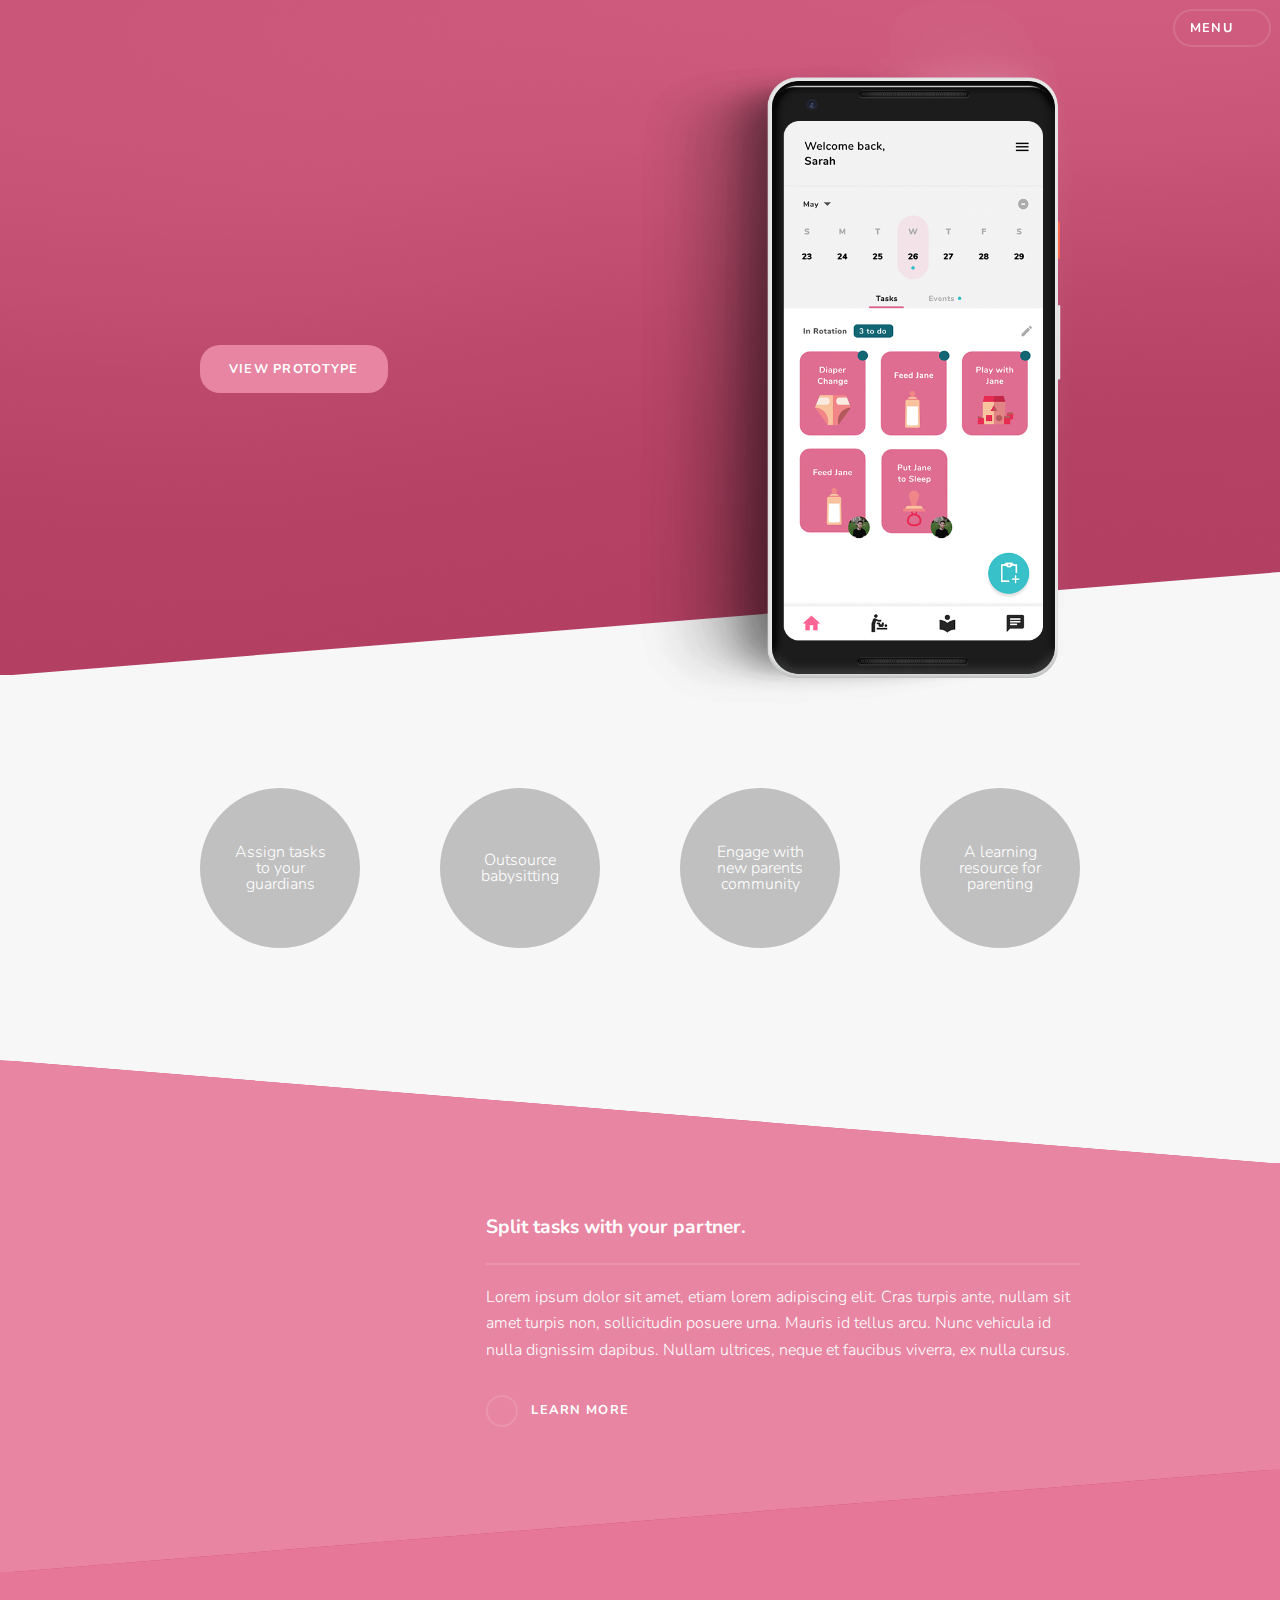
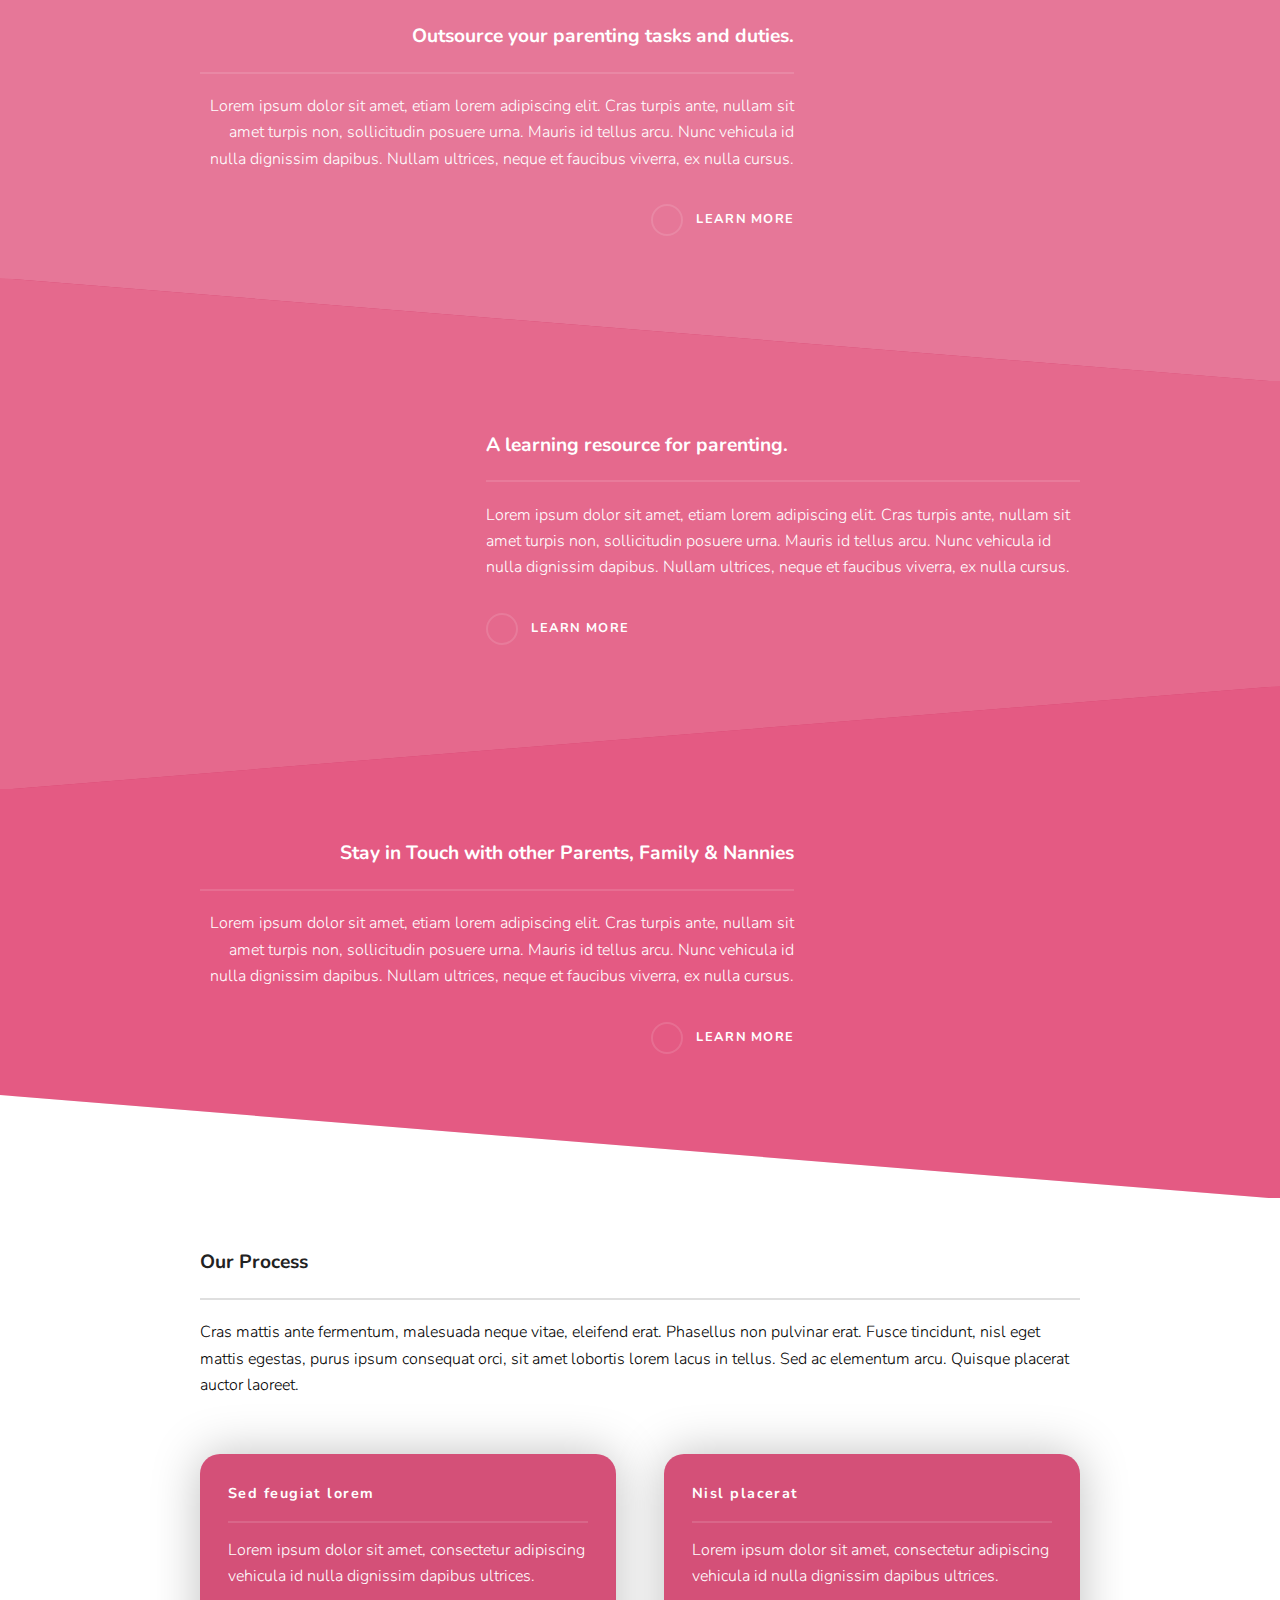
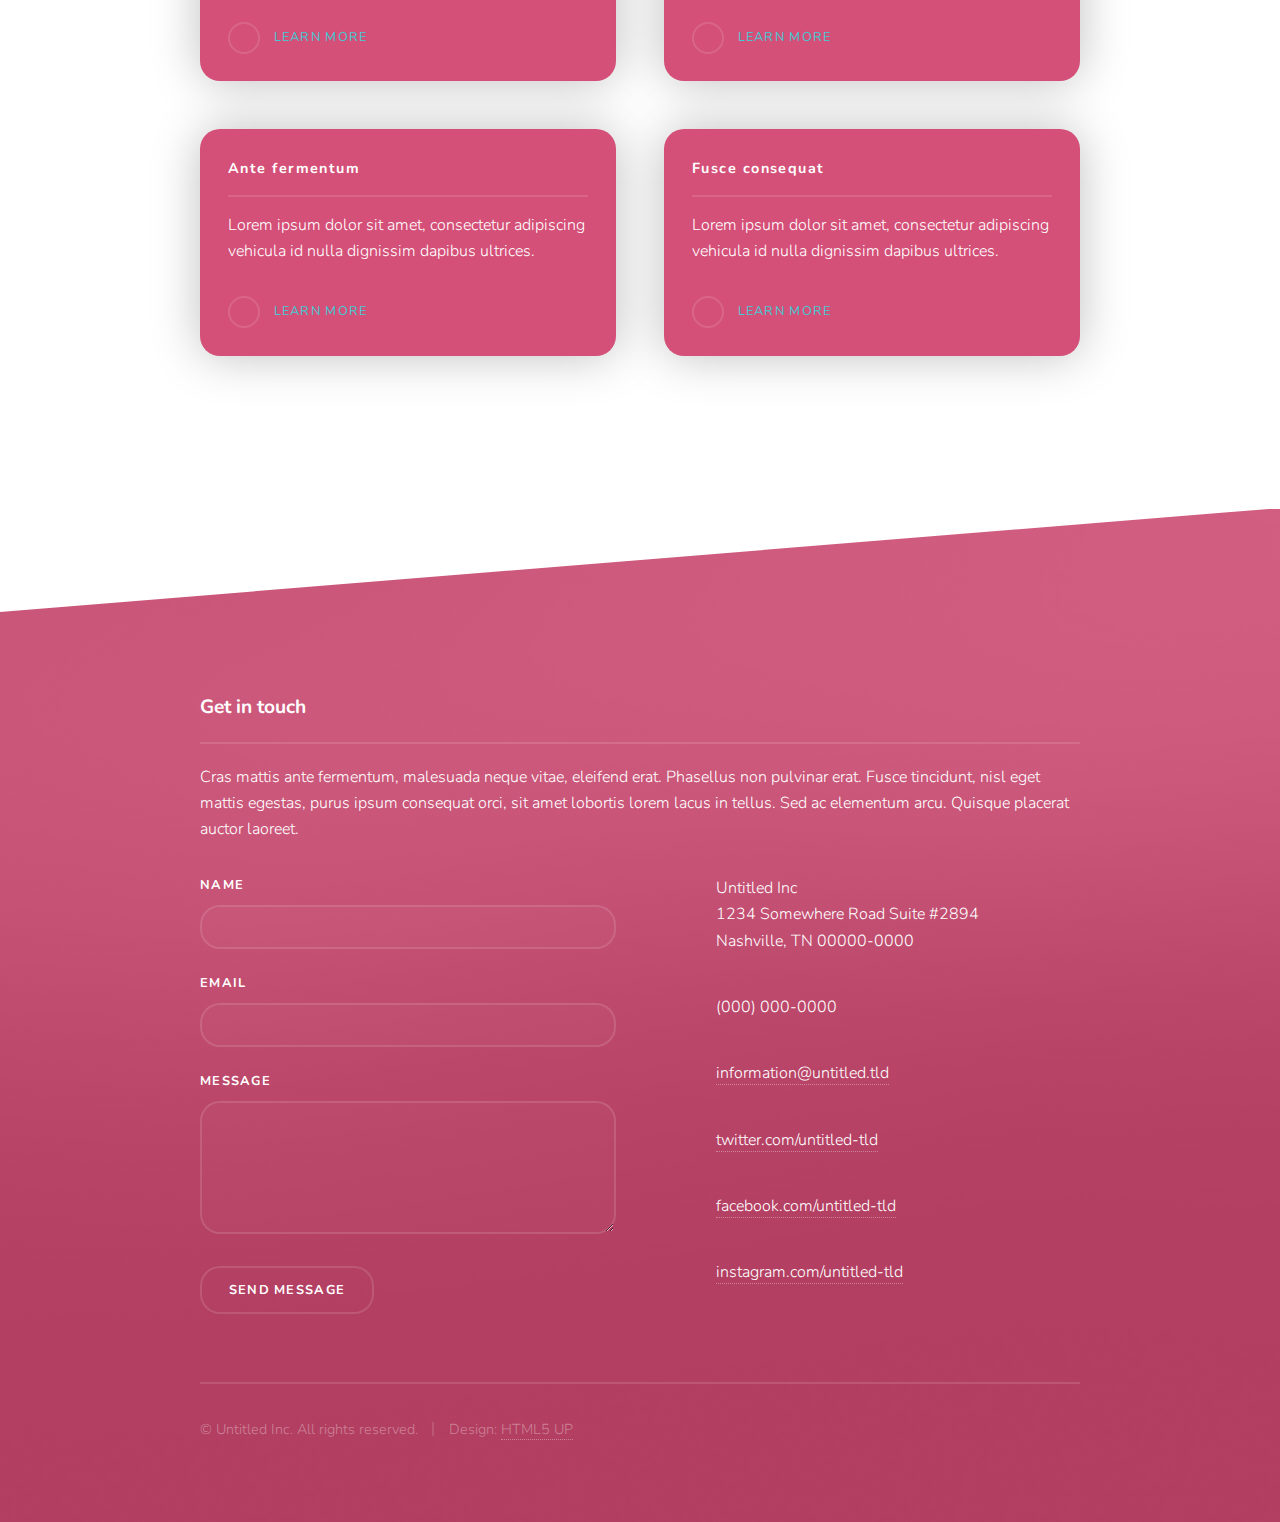
==== index.html @ 4f97700f "added back the deleted code on edit.css" ====
<!DOCTYPE HTML>
<!--
	Solid State by HTML5 UP
	html5up.net | @ajlkn
	Free for personal and commercial use under the CCA 3.0 license (html5up.net/license)
-->
<html>
	<head>
		<title>Amae</title>
		<meta charset="utf-8" />
		<meta name="viewport" content="width=device-width, initial-scale=1, user-scalable=no" />
		<link rel="stylesheet" href="assets/css/main.css" />
		<link rel="stylesheet" href="assets/css/edit.css" />
		<noscript><link rel="stylesheet" href="assets/css/noscript.css" /></noscript>
		<link rel="stylesheet" href="https://unpkg.com/aos@next/dist/aos.css"/>
	</head>
	<body class="is-preload">

		<!-- Page Wrapper -->
			<div id="page-wrapper">

				<!-- Header -->
					<header id="header" class="alt">
						<h1><a href="index.html">Amae</a></h1>
						<nav>
							<a href="#menu">Menu</a>
						</nav>
					</header>

				<!-- Menu -->
					<nav id="menu">
						<div class="inner">
							<h2>Menu</h2>
							<ul class="links">
								<li><a href="index.html">Home</a></li>
								<li><a href="generic.html">Generic</a></li>
								<li><a href="elements.html">Elements</a></li>
								<li><a href="#">Log In</a></li>
								<li><a href="#">Sign Up</a></li>
							</ul>
							<a href="#" class="close">Close</a>
						</div>
					</nav>

				<!-- Banner -->
					<section id="banner">
						<div class="inner">
							<div class="titleBox">
								<div class="left">
									<!--<div class="logo"><span class="icon fa-gem"></span></div>-->
									<h2>Amae</h2>
									<p>Amae is a utility app for busy parents. Amae helps parents to manage their time, learn about parenting and get help easily and quickly.</p>
									<a href="https://www.figma.com/proto/MTkTlvyHoJziDU2ZnpaCSs/334_Stage5_v2?node-id=2%3A2849&viewport=422%2C1134%2C0.19956186413764954&scaling=scale-down" class="button primary" target="_blank">View Prototype</a>
								</div>
								<div class="right">
									<a href="https://www.figma.com/proto/MTkTlvyHoJziDU2ZnpaCSs/334_Stage5_v2?node-id=2%3A2849&viewport=422%2C1134%2C0.19956186413764954&scaling=scale-down" target="_blank" class="homeMockup">
									<img src="images/mockupWebsite.png" alt="" /></a>
								</div>
								
							</div>
							
						</div>
					</section>

				<!-- Wrapper -->
					<section id="wrapper" class="overwrite">

						<!-- Overview  -->
							<section class="wrapper ourOverview style2">
								<div class="inner">
									<div class="myBox">
											<div class="myCircle">
												<span>Assign tasks to your guardians</span>
											</div>
											<div class="myCircle">
												<span>Outsource babysitting</span>
											</div>
											<div class="myCircle">
												<span>Engage with new parents community</span>
											</div>
											<div class="myCircle">
												<span>A learning resource for parenting</span>
											</div>
									</div>
								</div>
							</section>

						<!-- One -->
							<section id="one" class="wrapper alt spotlight style1">
								<div class="inner">
									<a href="#" class="image"><img src="images/showcase1.png" alt="" data-aos="fade-right" data-aos-offset="200"/></a>
									<div class="content">
										<h2 class="major">Split tasks with your partner.</h2>
										<p>Lorem ipsum dolor sit amet, etiam lorem adipiscing elit. Cras turpis ante, nullam sit amet turpis non, sollicitudin posuere urna. Mauris id tellus arcu. Nunc vehicula id nulla dignissim dapibus. Nullam ultrices, neque et faucibus viverra, ex nulla cursus.</p>
										<a href="#" class="special">Learn more</a>
									</div>
								</div>
							</section>

						<!-- Two -->
							<section id="two" class="wrapper spotlight style2">
								<div class="inner">
									<a href="#" class="image"><img src="images/showcase2.png" alt="" data-aos="fade-left" data-aos-offset="200"/></a>
									<div class="content">
										<h2 class="major">Outsource your parenting tasks and duties.</h2>
										<p>Lorem ipsum dolor sit amet, etiam lorem adipiscing elit. Cras turpis ante, nullam sit amet turpis non, sollicitudin posuere urna. Mauris id tellus arcu. Nunc vehicula id nulla dignissim dapibus. Nullam ultrices, neque et faucibus viverra, ex nulla cursus.</p>
										<a href="#" class="special">Learn more</a>
									</div>
								</div>
							</section>

						<!-- Three -->
							<section id="three" class="wrapper alt spotlight style3">
								<div class="inner">
									<a href="#" class="image"><img src="images/showcase3.png" alt="" data-aos="fade-right" data-aos-offset="200"/></a>
									<div class="content">
										<h2 class="major">A learning resource for parenting.</h2>
										<p>Lorem ipsum dolor sit amet, etiam lorem adipiscing elit. Cras turpis ante, nullam sit amet turpis non, sollicitudin posuere urna. Mauris id tellus arcu. Nunc vehicula id nulla dignissim dapibus. Nullam ultrices, neque et faucibus viverra, ex nulla cursus.</p>
										<a href="#" class="special">Learn more</a>
									</div>
								</div>
							</section>

						<!-- Four -->
							<section id="four" class="wrapper spotlight style4">
								<div class="inner">
									<a href="#" class="image"><img src="images/showcase4.png" alt="" data-aos="fade-left" data-aos-offset="200"/></a>
									<div class="content">
										<h2 class="major">Stay in Touch with other Parents, Family & Nannies</h2>
										<p>Lorem ipsum dolor sit amet, etiam lorem adipiscing elit. Cras turpis ante, nullam sit amet turpis non, sollicitudin posuere urna. Mauris id tellus arcu. Nunc vehicula id nulla dignissim dapibus. Nullam ultrices, neque et faucibus viverra, ex nulla cursus.</p>
										<a href="chat.html" class="special">Learn more</a>
									</div>
								</div>
							</section>
						

						<!-- Five -->
							<section id="five" class="wrapper alt style1 altCol">
								<div class="inner">
									<h2 class="major">Our Process</h2>
									<p>Cras mattis ante fermentum, malesuada neque vitae, eleifend erat. Phasellus non pulvinar erat. Fusce tincidunt, nisl eget mattis egestas, purus ipsum consequat orci, sit amet lobortis lorem lacus in tellus. Sed ac elementum arcu. Quisque placerat auctor laoreet.</p>
									<section class="features">
										<article>
											<a href="#" class="image"><img src="images/pic04.jpg" alt="" /></a>
											<h3 class="major">Sed feugiat lorem</h3>
											<p>Lorem ipsum dolor sit amet, consectetur adipiscing vehicula id nulla dignissim dapibus ultrices.</p>
											<a href="#" class="special">Learn more</a>
										</article>
										<article>
											<a href="#" class="image"><img src="images/pic05.jpg" alt="" /></a>
											<h3 class="major">Nisl placerat</h3>
											<p>Lorem ipsum dolor sit amet, consectetur adipiscing vehicula id nulla dignissim dapibus ultrices.</p>
											<a href="#" class="special">Learn more</a>
										</article>
										<article>
											<a href="#" class="image"><img src="images/pic06.jpg" alt="" /></a>
											<h3 class="major">Ante fermentum</h3>
											<p>Lorem ipsum dolor sit amet, consectetur adipiscing vehicula id nulla dignissim dapibus ultrices.</p>
											<a href="#" class="special">Learn more</a>
										</article>
										<article>
											<a href="#" class="image"><img src="images/pic07.jpg" alt="" /></a>
											<h3 class="major">Fusce consequat</h3>
											<p>Lorem ipsum dolor sit amet, consectetur adipiscing vehicula id nulla dignissim dapibus ultrices.</p>
											<a href="#" class="special">Learn more</a>
										</article>
									</section>
									<ul class="actions">
										<li><a href="#" class="button">Browse All</a></li>
									</ul>
								</div>
							</section>

					</section>

				<!-- Footer -->
					<section id="footer">
						<div class="inner">
							<h2 class="major">Get in touch</h2>
							<p>Cras mattis ante fermentum, malesuada neque vitae, eleifend erat. Phasellus non pulvinar erat. Fusce tincidunt, nisl eget mattis egestas, purus ipsum consequat orci, sit amet lobortis lorem lacus in tellus. Sed ac elementum arcu. Quisque placerat auctor laoreet.</p>
							<form method="post" action="#">
								<div class="fields">
									<div class="field">
										<label for="name">Name</label>
										<input type="text" name="name" id="name" />
									</div>
									<div class="field">
										<label for="email">Email</label>
										<input type="email" name="email" id="email" />
									</div>
									<div class="field">
										<label for="message">Message</label>
										<textarea name="message" id="message" rows="4"></textarea>
									</div>
								</div>
								<ul class="actions">
									<li><input type="submit" value="Send Message" /></li>
								</ul>
							</form>
							<ul class="contact">
								<li class="icon solid fa-home">
									Untitled Inc<br />
									1234 Somewhere Road Suite #2894<br />
									Nashville, TN 00000-0000
								</li>
								<li class="icon solid fa-phone">(000) 000-0000</li>
								<li class="icon solid fa-envelope"><a href="#">information@untitled.tld</a></li>
								<li class="icon brands fa-twitter"><a href="#">twitter.com/untitled-tld</a></li>
								<li class="icon brands fa-facebook-f"><a href="#">facebook.com/untitled-tld</a></li>
								<li class="icon brands fa-instagram"><a href="#">instagram.com/untitled-tld</a></li>
							</ul>
							<ul class="copyright">
								<li>&copy; Untitled Inc. All rights reserved.</li><li>Design: <a href="http://html5up.net">HTML5 UP</a></li>
							</ul>
						</div>
					</section>

			</div>

		<!-- Scripts -->
			<script src="assets/js/jquery.min.js"></script>
			<script src="assets/js/jquery.scrollex.min.js"></script>
			<script src="assets/js/browser.min.js"></script>
			<script src="assets/js/breakpoints.min.js"></script>
			<script src="assets/js/util.js"></script>
			<script src="assets/js/main.js"></script>

			<script src="https://unpkg.com/aos@next/dist/aos.js"></script>
		    <script>
		    AOS.init();
		    </script>

	</body>
</html>
---- assets/css/main.css ----
@import url(fontawesome-all.min.css);
@import url("https://fonts.googleapis.com/css2?family=Nunito:ital,wght@0,200;0,300;0,400;0,600;0,700;0,800;0,900;1,200;1,300;1,400;1,600;1,700;1,800;1,900&display=swap");
/*
	Solid State by HTML5 UP
	html5up.net | @ajlkn
	Free for personal and commercial use under the CCA 3.0 license (html5up.net/license)
*/
html, body, div, span, applet, object,
iframe, h1, h2, h3, h4, h5, h6, p, blockquote,
pre, a, abbr, acronym, address, big, cite,
code, del, dfn, em, img, ins, kbd, q, s, samp,
small, strike, strong, sub, sup, tt, var, b,
u, i, center, dl, dt, dd, ol, ul, li, fieldset,
form, label, legend, table, caption, tbody,
tfoot, thead, tr, th, td, article, aside,
canvas, details, embed, figure, figcaption,
footer, header, hgroup, menu, nav, output, ruby,
section, summary, time, mark, audio, video {
  margin: 0;
  padding: 0;
  border: 0;
  font-size: 100%;
  font: inherit;
  vertical-align: baseline; }

article, aside, details, figcaption, figure,
footer, header, hgroup, menu, nav, section {
  display: block; }

body {
  line-height: 1; }

ol, ul {
  list-style: none; }

blockquote, q {
  quotes: none; }
  blockquote:before, blockquote:after, q:before, q:after {
    content: '';
    content: none; }

table {
  border-collapse: collapse;
  border-spacing: 0; }

body {
  -webkit-text-size-adjust: none; }

mark {
  background-color: transparent;
  color: inherit; }

input::-moz-focus-inner {
  border: 0;
  padding: 0; }

input, select, textarea {
  -moz-appearance: none;
  -webkit-appearance: none;
  -ms-appearance: none;
  appearance: none; }

/* Basic */
@-ms-viewport {
  width: device-width; }

body {
  -ms-overflow-style: scrollbar; }

@media screen and (max-width: 480px) {
  html, body {
    min-width: 320px; } }

html {
  box-sizing: border-box; }

*, *:before, *:after {
  box-sizing: inherit; }

body {
  background-color: #D3426E;
  background-image: linear-gradient(to top, rgba(211, 66, 110, 0.8), rgba(211, 66, 110, 0.8)), url("../../images/bg.jpg");
  background-size: auto, cover;
  background-attachment: fixed, fixed;
  background-position: center, center; }
  body.is-preload *, body.is-preload *:before, body.is-preload *:after {
    -moz-animation: none !important;
    -webkit-animation: none !important;
    -ms-animation: none !important;
    animation: none !important;
    -moz-transition: none !important;
    -webkit-transition: none !important;
    -ms-transition: none !important;
    transition: none !important; }

/* Type */
body, input, select, textarea {
  color: #ffffff;
  font-family: "Nunito", sans-serif;
  font-size: 16.5pt;
  font-weight: 300;
  line-height: 1.65; }
  @media screen and (max-width: 1680px) {
    body, input, select, textarea {
      font-size: 13pt; } }
  @media screen and (max-width: 1280px) {
    body, input, select, textarea {
      font-size: 12pt; } }
  @media screen and (max-width: 980px) {
    body, input, select, textarea {
      font-size: 12pt; } }
  @media screen and (max-width: 736px) {
    body, input, select, textarea {
      font-size: 12pt; } }
  @media screen and (max-width: 480px) {
    body, input, select, textarea {
      font-size: 12pt; } }

a {
  -moz-transition: color 0.2s ease-in-out, border-bottom-color 0.2s ease-in-out;
  -webkit-transition: color 0.2s ease-in-out, border-bottom-color 0.2s ease-in-out;
  -ms-transition: color 0.2s ease-in-out, border-bottom-color 0.2s ease-in-out;
  transition: color 0.2s ease-in-out, border-bottom-color 0.2s ease-in-out;
  border-bottom: dotted 1px rgba(255, 255, 255, 0.35);
  color: #ffffff;
  text-decoration: none; }
  a:hover {
    border-bottom-color: transparent;
    color: #ffffff !important; }
  a.special:not(.button) {
    text-decoration: none;
    border-bottom: 0;
    display: block;
    font-family: "Nunito", sans-serif;
    font-size: 0.8em;
    font-weight: 700;
    letter-spacing: 0.1em;
    margin: 0 0 2em 0;
    text-transform: uppercase; }
    a.special:not(.button):before {
      -moz-osx-font-smoothing: grayscale;
      -webkit-font-smoothing: antialiased;
      display: inline-block;
      font-style: normal;
      font-variant: normal;
      text-rendering: auto;
      line-height: 1;
      text-transform: none !important;
      font-family: 'Font Awesome 5 Free';
      font-weight: 900; }
    a.special:not(.button):before {
      -moz-transition: background-color 0.2s ease-in-out;
      -webkit-transition: background-color 0.2s ease-in-out;
      -ms-transition: background-color 0.2s ease-in-out;
      transition: background-color 0.2s ease-in-out;
      border-radius: 100%;
      border: solid 2px rgba(255, 255, 255, 0.125);
      content: '\f105';
      display: inline-block;
      font-size: 1.25em;
      height: 2em;
      line-height: 1.75em;
      margin-right: 0.85em;
      text-align: center;
      text-indent: 0.15em;
      vertical-align: middle;
      width: 2em; }
    a.special:not(.button):hover:before {
      background-color: rgba(255, 255, 255, 0.025); }
    a.special:not(.button):active:before {
      background-color: rgba(255, 255, 255, 0.075); }

strong, b {
  color: #ffffff;
  font-weight: 600; }

em, i {
  font-style: italic; }

p {
  margin: 0 0 2em 0; }

h1, h2, h3, h4, h5, h6 {
  color: #ffffff;
  font-family: "Nunito", sans-serif;
  font-weight: 700;
  letter-spacing: 0.1em;
  margin: 0 0 1em 0;
  /*text-transform: uppercase;*/ }
  h1 a, h2 a, h3 a, h4 a, h5 a, h6 a {
    color: inherit;
    text-decoration: none;
    border-bottom: 0; }
  h1 span, h2 span, h3 span, h4 span, h5 span, h6 span {
    font-weight: 200; }
  h1.major, h2.major, h3.major, h4.major, h5.major, h6.major {
    padding-bottom: 1em;
    border-bottom: solid 2px rgba(255, 255, 255, 0.125); }

h2 {
  font-size: 1.2em; }

h3 {
  font-size: 0.9em; }

h4 {
  font-size: 0.7em; }

h5 {
  font-size: 0.7em; }

h6 {
  font-size: 0.7em; }

@media screen and (max-width: 736px) {
  h2 {
    font-size: 1em; }
  h3 {
    font-size: 0.8em; } }

sub {
  font-size: 0.8em;
  position: relative;
  top: 0.5em; }

sup {
  font-size: 0.8em;
  position: relative;
  top: -0.5em; }

blockquote {
  border-left: solid 4px #42CBD4;
  font-style: italic;
  margin: 0 0 2em 0;
  padding: 0.5em 0 0.5em 2em; }

code {
  background: rgba(255, 255, 255, 0.025);
  border-radius: 20px;
  border: solid 2px rgba(255, 255, 255, 0.125);
  font-family: "Courier New", monospace;
  font-size: 0.9em;
  margin: 0 0.25em;
  padding: 0.25em 0.65em; }

pre {
  -webkit-overflow-scrolling: touch;
  font-family: "Courier New", monospace;
  font-size: 0.9em;
  margin: 0 0 2em 0; }
  pre code {
    display: block;
    line-height: 1.75em;
    padding: 1em 1.5em;
    overflow-x: auto; }

hr {
  border: 0;
  border-bottom: solid 2px rgba(255, 255, 255, 0.125);
  margin: 2.5em 0; }
  hr.major {
    margin: 4em 0; }

.align-left {
  text-align: left; }

.align-center {
  text-align: center; }

.align-right {
  text-align: right; }

/* Row */
.row {
  display: flex;
  flex-wrap: wrap;
  box-sizing: border-box;
  align-items: stretch; }
  .row > * {
    box-sizing: border-box; }
  .row.gtr-uniform > * > :last-child {
    margin-bottom: 0; }
  .row.aln-left {
    justify-content: flex-start; }
  .row.aln-center {
    justify-content: center; }
  .row.aln-right {
    justify-content: flex-end; }
  .row.aln-top {
    align-items: flex-start; }
  .row.aln-middle {
    align-items: center; }
  .row.aln-bottom {
    align-items: flex-end; }
  .row > .imp {
    order: -1; }
  .row > .col-1 {
    width: 8.33333%; }
  .row > .off-1 {
    margin-left: 8.33333%; }
  .row > .col-2 {
    width: 16.66667%; }
  .row > .off-2 {
    margin-left: 16.66667%; }
  .row > .col-3 {
    width: 25%; }
  .row > .off-3 {
    margin-left: 25%; }
  .row > .col-4 {
    width: 33.33333%; }
  .row > .off-4 {
    margin-left: 33.33333%; }
  .row > .col-5 {
    width: 41.66667%; }
  .row > .off-5 {
    margin-left: 41.66667%; }
  .row > .col-6 {
    width: 50%; }
  .row > .off-6 {
    margin-left: 50%; }
  .row > .col-7 {
    width: 58.33333%; }
  .row > .off-7 {
    margin-left: 58.33333%; }
  .row > .col-8 {
    width: 66.66667%; }
  .row > .off-8 {
    margin-left: 66.66667%; }
  .row > .col-9 {
    width: 75%; }
  .row > .off-9 {
    margin-left: 75%; }
  .row > .col-10 {
    width: 83.33333%; }
  .row > .off-10 {
    margin-left: 83.33333%; }
  .row > .col-11 {
    width: 91.66667%; }
  .row > .off-11 {
    margin-left: 91.66667%; }
  .row > .col-12 {
    width: 100%; }
  .row > .off-12 {
    margin-left: 100%; }
  .row.gtr-0 {
    margin-top: 0;
    margin-left: 0em; }
    .row.gtr-0 > * {
      padding: 0 0 0 0em; }
    .row.gtr-0.gtr-uniform {
      margin-top: 0em; }
      .row.gtr-0.gtr-uniform > * {
        padding-top: 0em; }
  .row.gtr-25 {
    margin-top: 0;
    margin-left: -0.4375em; }
    .row.gtr-25 > * {
      padding: 0 0 0 0.4375em; }
    .row.gtr-25.gtr-uniform {
      margin-top: -0.4375em; }
      .row.gtr-25.gtr-uniform > * {
        padding-top: 0.4375em; }
  .row.gtr-50 {
    margin-top: 0;
    margin-left: -0.875em; }
    .row.gtr-50 > * {
      padding: 0 0 0 0.875em; }
    .row.gtr-50.gtr-uniform {
      margin-top: -0.875em; }
      .row.gtr-50.gtr-uniform > * {
        padding-top: 0.875em; }
  .row {
    margin-top: 0;
    margin-left: -1.75em; }
    .row > * {
      padding: 0 0 0 1.75em; }
    .row.gtr-uniform {
      margin-top: -1.75em; }
      .row.gtr-uniform > * {
        padding-top: 1.75em; }
  .row.gtr-150 {
    margin-top: 0;
    margin-left: -2.625em; }
    .row.gtr-150 > * {
      padding: 0 0 0 2.625em; }
    .row.gtr-150.gtr-uniform {
      margin-top: -2.625em; }
      .row.gtr-150.gtr-uniform > * {
        padding-top: 2.625em; }
  .row.gtr-200 {
    margin-top: 0;
    margin-left: -3.5em; }
    .row.gtr-200 > * {
      padding: 0 0 0 3.5em; }
    .row.gtr-200.gtr-uniform {
      margin-top: -3.5em; }
      .row.gtr-200.gtr-uniform > * {
        padding-top: 3.5em; }
  @media screen and (max-width: 1680px) {
    .row {
      display: flex;
      flex-wrap: wrap;
      box-sizing: border-box;
      align-items: stretch; }
      .row > * {
        box-sizing: border-box; }
      .row.gtr-uniform > * > :last-child {
        margin-bottom: 0; }
      .row.aln-left {
        justify-content: flex-start; }
      .row.aln-center {
        justify-content: center; }
      .row.aln-right {
        justify-content: flex-end; }
      .row.aln-top {
        align-items: flex-start; }
      .row.aln-middle {
        align-items: center; }
      .row.aln-bottom {
        align-items: flex-end; }
      .row > .imp-xlarge {
        order: -1; }
      .row > .col-1-xlarge {
        width: 8.33333%; }
      .row > .off-1-xlarge {
        margin-left: 8.33333%; }
      .row > .col-2-xlarge {
        width: 16.66667%; }
      .row > .off-2-xlarge {
        margin-left: 16.66667%; }
      .row > .col-3-xlarge {
        width: 25%; }
      .row > .off-3-xlarge {
        margin-left: 25%; }
      .row > .col-4-xlarge {
        width: 33.33333%; }
      .row > .off-4-xlarge {
        margin-left: 33.33333%; }
      .row > .col-5-xlarge {
        width: 41.66667%; }
      .row > .off-5-xlarge {
        margin-left: 41.66667%; }
      .row > .col-6-xlarge {
        width: 50%; }
      .row > .off-6-xlarge {
        margin-left: 50%; }
      .row > .col-7-xlarge {
        width: 58.33333%; }
      .row > .off-7-xlarge {
        margin-left: 58.33333%; }
      .row > .col-8-xlarge {
        width: 66.66667%; }
      .row > .off-8-xlarge {
        margin-left: 66.66667%; }
      .row > .col-9-xlarge {
        width: 75%; }
      .row > .off-9-xlarge {
        margin-left: 75%; }
      .row > .col-10-xlarge {
        width: 83.33333%; }
      .row > .off-10-xlarge {
        margin-left: 83.33333%; }
      .row > .col-11-xlarge {
        width: 91.66667%; }
      .row > .off-11-xlarge {
        margin-left: 91.66667%; }
      .row > .col-12-xlarge {
        width: 100%; }
      .row > .off-12-xlarge {
        margin-left: 100%; }
      .row.gtr-0 {
        margin-top: 0;
        margin-left: 0em; }
        .row.gtr-0 > * {
          padding: 0 0 0 0em; }
        .row.gtr-0.gtr-uniform {
          margin-top: 0em; }
          .row.gtr-0.gtr-uniform > * {
            padding-top: 0em; }
      .row.gtr-25 {
        margin-top: 0;
        margin-left: -0.4375em; }
        .row.gtr-25 > * {
          padding: 0 0 0 0.4375em; }
        .row.gtr-25.gtr-uniform {
          margin-top: -0.4375em; }
          .row.gtr-25.gtr-uniform > * {
            padding-top: 0.4375em; }
      .row.gtr-50 {
        margin-top: 0;
        margin-left: -0.875em; }
        .row.gtr-50 > * {
          padding: 0 0 0 0.875em; }
        .row.gtr-50.gtr-uniform {
          margin-top: -0.875em; }
          .row.gtr-50.gtr-uniform > * {
            padding-top: 0.875em; }
      .row {
        margin-top: 0;
        margin-left: -1.75em; }
        .row > * {
          padding: 0 0 0 1.75em; }
        .row.gtr-uniform {
          margin-top: -1.75em; }
          .row.gtr-uniform > * {
            padding-top: 1.75em; }
      .row.gtr-150 {
        margin-top: 0;
        margin-left: -2.625em; }
        .row.gtr-150 > * {
          padding: 0 0 0 2.625em; }
        .row.gtr-150.gtr-uniform {
          margin-top: -2.625em; }
          .row.gtr-150.gtr-uniform > * {
            padding-top: 2.625em; }
      .row.gtr-200 {
        margin-top: 0;
        margin-left: -3.5em; }
        .row.gtr-200 > * {
          padding: 0 0 0 3.5em; }
        .row.gtr-200.gtr-uniform {
          margin-top: -3.5em; }
          .row.gtr-200.gtr-uniform > * {
            padding-top: 3.5em; } }
  @media screen and (max-width: 1280px) {
    .row {
      display: flex;
      flex-wrap: wrap;
      box-sizing: border-box;
      align-items: stretch; }
      .row > * {
        box-sizing: border-box; }
      .row.gtr-uniform > * > :last-child {
        margin-bottom: 0; }
      .row.aln-left {
        justify-content: flex-start; }
      .row.aln-center {
        justify-content: center; }
      .row.aln-right {
        justify-content: flex-end; }
      .row.aln-top {
        align-items: flex-start; }
      .row.aln-middle {
        align-items: center; }
      .row.aln-bottom {
        align-items: flex-end; }
      .row > .imp-large {
        order: -1; }
      .row > .col-1-large {
        width: 8.33333%; }
      .row > .off-1-large {
        margin-left: 8.33333%; }
      .row > .col-2-large {
        width: 16.66667%; }
      .row > .off-2-large {
        margin-left: 16.66667%; }
      .row > .col-3-large {
        width: 25%; }
      .row > .off-3-large {
        margin-left: 25%; }
      .row > .col-4-large {
        width: 33.33333%; }
      .row > .off-4-large {
        margin-left: 33.33333%; }
      .row > .col-5-large {
        width: 41.66667%; }
      .row > .off-5-large {
        margin-left: 41.66667%; }
      .row > .col-6-large {
        width: 50%; }
      .row > .off-6-large {
        margin-left: 50%; }
      .row > .col-7-large {
        width: 58.33333%; }
      .row > .off-7-large {
        margin-left: 58.33333%; }
      .row > .col-8-large {
        width: 66.66667%; }
      .row > .off-8-large {
        margin-left: 66.66667%; }
      .row > .col-9-large {
        width: 75%; }
      .row > .off-9-large {
        margin-left: 75%; }
      .row > .col-10-large {
        width: 83.33333%; }
      .row > .off-10-large {
        margin-left: 83.33333%; }
      .row > .col-11-large {
        width: 91.66667%; }
      .row > .off-11-large {
        margin-left: 91.66667%; }
      .row > .col-12-large {
        width: 100%; }
      .row > .off-12-large {
        margin-left: 100%; }
      .row.gtr-0 {
        margin-top: 0;
        margin-left: 0em; }
        .row.gtr-0 > * {
          padding: 0 0 0 0em; }
        .row.gtr-0.gtr-uniform {
          margin-top: 0em; }
          .row.gtr-0.gtr-uniform > * {
            padding-top: 0em; }
      .row.gtr-25 {
        margin-top: 0;
        margin-left: -0.4375em; }
        .row.gtr-25 > * {
          padding: 0 0 0 0.4375em; }
        .row.gtr-25.gtr-uniform {
          margin-top: -0.4375em; }
          .row.gtr-25.gtr-uniform > * {
            padding-top: 0.4375em; }
      .row.gtr-50 {
        margin-top: 0;
        margin-left: -0.875em; }
        .row.gtr-50 > * {
          padding: 0 0 0 0.875em; }
        .row.gtr-50.gtr-uniform {
          margin-top: -0.875em; }
          .row.gtr-50.gtr-uniform > * {
            padding-top: 0.875em; }
      .row {
        margin-top: 0;
        margin-left: -1.75em; }
        .row > * {
          padding: 0 0 0 1.75em; }
        .row.gtr-uniform {
          margin-top: -1.75em; }
          .row.gtr-uniform > * {
            padding-top: 1.75em; }
      .row.gtr-150 {
        margin-top: 0;
        margin-left: -2.625em; }
        .row.gtr-150 > * {
          padding: 0 0 0 2.625em; }
        .row.gtr-150.gtr-uniform {
          margin-top: -2.625em; }
          .row.gtr-150.gtr-uniform > * {
            padding-top: 2.625em; }
      .row.gtr-200 {
        margin-top: 0;
        margin-left: -3.5em; }
        .row.gtr-200 > * {
          padding: 0 0 0 3.5em; }
        .row.gtr-200.gtr-uniform {
          margin-top: -3.5em; }
          .row.gtr-200.gtr-uniform > * {
            padding-top: 3.5em; } }
  @media screen and (max-width: 980px) {
    .row {
      display: flex;
      flex-wrap: wrap;
      box-sizing: border-box;
      align-items: stretch; }
      .row > * {
        box-sizing: border-box; }
      .row.gtr-uniform > * > :last-child {
        margin-bottom: 0; }
      .row.aln-left {
        justify-content: flex-start; }
      .row.aln-center {
        justify-content: center; }
      .row.aln-right {
        justify-content: flex-end; }
      .row.aln-top {
        align-items: flex-start; }
      .row.aln-middle {
        align-items: center; }
      .row.aln-bottom {
        align-items: flex-end; }
      .row > .imp-medium {
        order: -1; }
      .row > .col-1-medium {
        width: 8.33333%; }
      .row > .off-1-medium {
        margin-left: 8.33333%; }
      .row > .col-2-medium {
        width: 16.66667%; }
      .row > .off-2-medium {
        margin-left: 16.66667%; }
      .row > .col-3-medium {
        width: 25%; }
      .row > .off-3-medium {
        margin-left: 25%; }
      .row > .col-4-medium {
        width: 33.33333%; }
      .row > .off-4-medium {
        margin-left: 33.33333%; }
      .row > .col-5-medium {
        width: 41.66667%; }
      .row > .off-5-medium {
        margin-left: 41.66667%; }
      .row > .col-6-medium {
        width: 50%; }
      .row > .off-6-medium {
        margin-left: 50%; }
      .row > .col-7-medium {
        width: 58.33333%; }
      .row > .off-7-medium {
        margin-left: 58.33333%; }
      .row > .col-8-medium {
        width: 66.66667%; }
      .row > .off-8-medium {
        margin-left: 66.66667%; }
      .row > .col-9-medium {
        width: 75%; }
      .row > .off-9-medium {
        margin-left: 75%; }
      .row > .col-10-medium {
        width: 83.33333%; }
      .row > .off-10-medium {
        margin-left: 83.33333%; }
      .row > .col-11-medium {
        width: 91.66667%; }
      .row > .off-11-medium {
        margin-left: 91.66667%; }
      .row > .col-12-medium {
        width: 100%; }
      .row > .off-12-medium {
        margin-left: 100%; }
      .row.gtr-0 {
        margin-top: 0;
        margin-left: 0em; }
        .row.gtr-0 > * {
          padding: 0 0 0 0em; }
        .row.gtr-0.gtr-uniform {
          margin-top: 0em; }
          .row.gtr-0.gtr-uniform > * {
            padding-top: 0em; }
      .row.gtr-25 {
        margin-top: 0;
        margin-left: -0.4375em; }
        .row.gtr-25 > * {
          padding: 0 0 0 0.4375em; }
        .row.gtr-25.gtr-uniform {
          margin-top: -0.4375em; }
          .row.gtr-25.gtr-uniform > * {
            padding-top: 0.4375em; }
      .row.gtr-50 {
        margin-top: 0;
        margin-left: -0.875em; }
        .row.gtr-50 > * {
          padding: 0 0 0 0.875em; }
        .row.gtr-50.gtr-uniform {
          margin-top: -0.875em; }
          .row.gtr-50.gtr-uniform > * {
            padding-top: 0.875em; }
      .row {
        margin-top: 0;
        margin-left: -1.75em; }
        .row > * {
          padding: 0 0 0 1.75em; }
        .row.gtr-uniform {
          margin-top: -1.75em; }
          .row.gtr-uniform > * {
            padding-top: 1.75em; }
      .row.gtr-150 {
        margin-top: 0;
        margin-left: -2.625em; }
        .row.gtr-150 > * {
          padding: 0 0 0 2.625em; }
        .row.gtr-150.gtr-uniform {
          margin-top: -2.625em; }
          .row.gtr-150.gtr-uniform > * {
            padding-top: 2.625em; }
      .row.gtr-200 {
        margin-top: 0;
        margin-left: -3.5em; }
        .row.gtr-200 > * {
          padding: 0 0 0 3.5em; }
        .row.gtr-200.gtr-uniform {
          margin-top: -3.5em; }
          .row.gtr-200.gtr-uniform > * {
            padding-top: 3.5em; } }
  @media screen and (max-width: 736px) {
    .row {
      display: flex;
      flex-wrap: wrap;
      box-sizing: border-box;
      align-items: stretch; }
      .row > * {
        box-sizing: border-box; }
      .row.gtr-uniform > * > :last-child {
        margin-bottom: 0; }
      .row.aln-left {
        justify-content: flex-start; }
      .row.aln-center {
        justify-content: center; }
      .row.aln-right {
        justify-content: flex-end; }
      .row.aln-top {
        align-items: flex-start; }
      .row.aln-middle {
        align-items: center; }
      .row.aln-bottom {
        align-items: flex-end; }
      .row > .imp-small {
        order: -1; }
      .row > .col-1-small {
        width: 8.33333%; }
      .row > .off-1-small {
        margin-left: 8.33333%; }
      .row > .col-2-small {
        width: 16.66667%; }
      .row > .off-2-small {
        margin-left: 16.66667%; }
      .row > .col-3-small {
        width: 25%; }
      .row > .off-3-small {
        margin-left: 25%; }
      .row > .col-4-small {
        width: 33.33333%; }
      .row > .off-4-small {
        margin-left: 33.33333%; }
      .row > .col-5-small {
        width: 41.66667%; }
      .row > .off-5-small {
        margin-left: 41.66667%; }
      .row > .col-6-small {
        width: 50%; }
      .row > .off-6-small {
        margin-left: 50%; }
      .row > .col-7-small {
        width: 58.33333%; }
      .row > .off-7-small {
        margin-left: 58.33333%; }
      .row > .col-8-small {
        width: 66.66667%; }
      .row > .off-8-small {
        margin-left: 66.66667%; }
      .row > .col-9-small {
        width: 75%; }
      .row > .off-9-small {
        margin-left: 75%; }
      .row > .col-10-small {
        width: 83.33333%; }
      .row > .off-10-small {
        margin-left: 83.33333%; }
      .row > .col-11-small {
        width: 91.66667%; }
      .row > .off-11-small {
        margin-left: 91.66667%; }
      .row > .col-12-small {
        width: 100%; }
      .row > .off-12-small {
        margin-left: 100%; }
      .row.gtr-0 {
        margin-top: 0;
        margin-left: 0em; }
        .row.gtr-0 > * {
          padding: 0 0 0 0em; }
        .row.gtr-0.gtr-uniform {
          margin-top: 0em; }
          .row.gtr-0.gtr-uniform > * {
            padding-top: 0em; }
      .row.gtr-25 {
        margin-top: 0;
        margin-left: -0.3125em; }
        .row.gtr-25 > * {
          padding: 0 0 0 0.3125em; }
        .row.gtr-25.gtr-uniform {
          margin-top: -0.3125em; }
          .row.gtr-25.gtr-uniform > * {
            padding-top: 0.3125em; }
      .row.gtr-50 {
        margin-top: 0;
        margin-left: -0.625em; }
        .row.gtr-50 > * {
          padding: 0 0 0 0.625em; }
        .row.gtr-50.gtr-uniform {
          margin-top: -0.625em; }
          .row.gtr-50.gtr-uniform > * {
            padding-top: 0.625em; }
      .row {
        margin-top: 0;
        margin-left: -1.25em; }
        .row > * {
          padding: 0 0 0 1.25em; }
        .row.gtr-uniform {
          margin-top: -1.25em; }
          .row.gtr-uniform > * {
            padding-top: 1.25em; }
      .row.gtr-150 {
        margin-top: 0;
        margin-left: -1.875em; }
        .row.gtr-150 > * {
          padding: 0 0 0 1.875em; }
        .row.gtr-150.gtr-uniform {
          margin-top: -1.875em; }
          .row.gtr-150.gtr-uniform > * {
            padding-top: 1.875em; }
      .row.gtr-200 {
        margin-top: 0;
        margin-left: -2.5em; }
        .row.gtr-200 > * {
          padding: 0 0 0 2.5em; }
        .row.gtr-200.gtr-uniform {
          margin-top: -2.5em; }
          .row.gtr-200.gtr-uniform > * {
            padding-top: 2.5em; } }
  @media screen and (max-width: 480px) {
    .row {
      display: flex;
      flex-wrap: wrap;
      box-sizing: border-box;
      align-items: stretch; }
      .row > * {
        box-sizing: border-box; }
      .row.gtr-uniform > * > :last-child {
        margin-bottom: 0; }
      .row.aln-left {
        justify-content: flex-start; }
      .row.aln-center {
        justify-content: center; }
      .row.aln-right {
        justify-content: flex-end; }
      .row.aln-top {
        align-items: flex-start; }
      .row.aln-middle {
        align-items: center; }
      .row.aln-bottom {
        align-items: flex-end; }
      .row > .imp-xsmall {
        order: -1; }
      .row > .col-1-xsmall {
        width: 8.33333%; }
      .row > .off-1-xsmall {
        margin-left: 8.33333%; }
      .row > .col-2-xsmall {
        width: 16.66667%; }
      .row > .off-2-xsmall {
        margin-left: 16.66667%; }
      .row > .col-3-xsmall {
        width: 25%; }
      .row > .off-3-xsmall {
        margin-left: 25%; }
      .row > .col-4-xsmall {
        width: 33.33333%; }
      .row > .off-4-xsmall {
        margin-left: 33.33333%; }
      .row > .col-5-xsmall {
        width: 41.66667%; }
      .row > .off-5-xsmall {
        margin-left: 41.66667%; }
      .row > .col-6-xsmall {
        width: 50%; }
      .row > .off-6-xsmall {
        margin-left: 50%; }
      .row > .col-7-xsmall {
        width: 58.33333%; }
      .row > .off-7-xsmall {
        margin-left: 58.33333%; }
      .row > .col-8-xsmall {
        width: 66.66667%; }
      .row > .off-8-xsmall {
        margin-left: 66.66667%; }
      .row > .col-9-xsmall {
        width: 75%; }
      .row > .off-9-xsmall {
        margin-left: 75%; }
      .row > .col-10-xsmall {
        width: 83.33333%; }
      .row > .off-10-xsmall {
        margin-left: 83.33333%; }
      .row > .col-11-xsmall {
        width: 91.66667%; }
      .row > .off-11-xsmall {
        margin-left: 91.66667%; }
      .row > .col-12-xsmall {
        width: 100%; }
      .row > .off-12-xsmall {
        margin-left: 100%; }
      .row.gtr-0 {
        margin-top: 0;
        margin-left: 0em; }
        .row.gtr-0 > * {
          padding: 0 0 0 0em; }
        .row.gtr-0.gtr-uniform {
          margin-top: 0em; }
          .row.gtr-0.gtr-uniform > * {
            padding-top: 0em; }
      .row.gtr-25 {
        margin-top: 0;
        margin-left: -0.3125em; }
        .row.gtr-25 > * {
          padding: 0 0 0 0.3125em; }
        .row.gtr-25.gtr-uniform {
          margin-top: -0.3125em; }
          .row.gtr-25.gtr-uniform > * {
            padding-top: 0.3125em; }
      .row.gtr-50 {
        margin-top: 0;
        margin-left: -0.625em; }
        .row.gtr-50 > * {
          padding: 0 0 0 0.625em; }
        .row.gtr-50.gtr-uniform {
          margin-top: -0.625em; }
          .row.gtr-50.gtr-uniform > * {
            padding-top: 0.625em; }
      .row {
        margin-top: 0;
        margin-left: -1.25em; }
        .row > * {
          padding: 0 0 0 1.25em; }
        .row.gtr-uniform {
          margin-top: -1.25em; }
          .row.gtr-uniform > * {
            padding-top: 1.25em; }
      .row.gtr-150 {
        margin-top: 0;
        margin-left: -1.875em; }
        .row.gtr-150 > * {
          padding: 0 0 0 1.875em; }
        .row.gtr-150.gtr-uniform {
          margin-top: -1.875em; }
          .row.gtr-150.gtr-uniform > * {
            padding-top: 1.875em; }
      .row.gtr-200 {
        margin-top: 0;
        margin-left: -2.5em; }
        .row.gtr-200 > * {
          padding: 0 0 0 2.5em; }
        .row.gtr-200.gtr-uniform {
          margin-top: -2.5em; }
          .row.gtr-200.gtr-uniform > * {
            padding-top: 2.5em; } }
  @media screen and (max-width: 360px) {
    .row {
      display: flex;
      flex-wrap: wrap;
      box-sizing: border-box;
      align-items: stretch; }
      .row > * {
        box-sizing: border-box; }
      .row.gtr-uniform > * > :last-child {
        margin-bottom: 0; }
      .row.aln-left {
        justify-content: flex-start; }
      .row.aln-center {
        justify-content: center; }
      .row.aln-right {
        justify-content: flex-end; }
      .row.aln-top {
        align-items: flex-start; }
      .row.aln-middle {
        align-items: center; }
      .row.aln-bottom {
        align-items: flex-end; }
      .row > .imp-xxsmall {
        order: -1; }
      .row > .col-1-xxsmall {
        width: 8.33333%; }
      .row > .off-1-xxsmall {
        margin-left: 8.33333%; }
      .row > .col-2-xxsmall {
        width: 16.66667%; }
      .row > .off-2-xxsmall {
        margin-left: 16.66667%; }
      .row > .col-3-xxsmall {
        width: 25%; }
      .row > .off-3-xxsmall {
        margin-left: 25%; }
      .row > .col-4-xxsmall {
        width: 33.33333%; }
      .row > .off-4-xxsmall {
        margin-left: 33.33333%; }
      .row > .col-5-xxsmall {
        width: 41.66667%; }
      .row > .off-5-xxsmall {
        margin-left: 41.66667%; }
      .row > .col-6-xxsmall {
        width: 50%; }
      .row > .off-6-xxsmall {
        margin-left: 50%; }
      .row > .col-7-xxsmall {
        width: 58.33333%; }
      .row > .off-7-xxsmall {
        margin-left: 58.33333%; }
      .row > .col-8-xxsmall {
        width: 66.66667%; }
      .row > .off-8-xxsmall {
        margin-left: 66.66667%; }
      .row > .col-9-xxsmall {
        width: 75%; }
      .row > .off-9-xxsmall {
        margin-left: 75%; }
      .row > .col-10-xxsmall {
        width: 83.33333%; }
      .row > .off-10-xxsmall {
        margin-left: 83.33333%; }
      .row > .col-11-xxsmall {
        width: 91.66667%; }
      .row > .off-11-xxsmall {
        margin-left: 91.66667%; }
      .row > .col-12-xxsmall {
        width: 100%; }
      .row > .off-12-xxsmall {
        margin-left: 100%; }
      .row.gtr-0 {
        margin-top: 0;
        margin-left: 0em; }
        .row.gtr-0 > * {
          padding: 0 0 0 0em; }
        .row.gtr-0.gtr-uniform {
          margin-top: 0em; }
          .row.gtr-0.gtr-uniform > * {
            padding-top: 0em; }
      .row.gtr-25 {
        margin-top: 0;
        margin-left: -0.3125em; }
        .row.gtr-25 > * {
          padding: 0 0 0 0.3125em; }
        .row.gtr-25.gtr-uniform {
          margin-top: -0.3125em; }
          .row.gtr-25.gtr-uniform > * {
            padding-top: 0.3125em; }
      .row.gtr-50 {
        margin-top: 0;
        margin-left: -0.625em; }
        .row.gtr-50 > * {
          padding: 0 0 0 0.625em; }
        .row.gtr-50.gtr-uniform {
          margin-top: -0.625em; }
          .row.gtr-50.gtr-uniform > * {
            padding-top: 0.625em; }
      .row {
        margin-top: 0;
        margin-left: -1.25em; }
        .row > * {
          padding: 0 0 0 1.25em; }
        .row.gtr-uniform {
          margin-top: -1.25em; }
          .row.gtr-uniform > * {
            padding-top: 1.25em; }
      .row.gtr-150 {
        margin-top: 0;
        margin-left: -1.875em; }
        .row.gtr-150 > * {
          padding: 0 0 0 1.875em; }
        .row.gtr-150.gtr-uniform {
          margin-top: -1.875em; }
          .row.gtr-150.gtr-uniform > * {
            padding-top: 1.875em; }
      .row.gtr-200 {
        margin-top: 0;
        margin-left: -2.5em; }
        .row.gtr-200 > * {
          padding: 0 0 0 2.5em; }
        .row.gtr-200.gtr-uniform {
          margin-top: -2.5em; }
          .row.gtr-200.gtr-uniform > * {
            padding-top: 2.5em; } }

/* Section/Article */
section.special, article.special {
  text-align: center; }

/* Form */
form {
  margin: 0 0 2em 0; }
  form > :last-child {
    margin-bottom: 0; }
  form > .fields {
    display: -moz-flex;
    display: -webkit-flex;
    display: -ms-flex;
    display: flex;
    -moz-flex-wrap: wrap;
    -webkit-flex-wrap: wrap;
    -ms-flex-wrap: wrap;
    flex-wrap: wrap;
    width: calc(100% + 3em);
    margin: -1.5em 0 2em -1.5em; }
    form > .fields > .field {
      -moz-flex-grow: 0;
      -webkit-flex-grow: 0;
      -ms-flex-grow: 0;
      flex-grow: 0;
      -moz-flex-shrink: 0;
      -webkit-flex-shrink: 0;
      -ms-flex-shrink: 0;
      flex-shrink: 0;
      padding: 1.5em 0 0 1.5em;
      width: calc(100% - 1.5em); }
      form > .fields > .field.half {
        width: calc(50% - 0.75em); }
      form > .fields > .field.third {
        width: calc(100%/3 - 0.5em); }
      form > .fields > .field.quarter {
        width: calc(25% - 0.375em); }
  @media screen and (max-width: 480px) {
    form > .fields {
      width: calc(100% + 3em);
      margin: -1.5em 0 2em -1.5em; }
      form > .fields > .field {
        padding: 1.5em 0 0 1.5em;
        width: calc(100% - 1.5em); }
        form > .fields > .field.half {
          width: calc(100% - 1.5em); }
        form > .fields > .field.third {
          width: calc(100% - 1.5em); }
        form > .fields > .field.quarter {
          width: calc(100% - 1.5em); } }

label {
  color: #ffffff;
  display: block;
  font-family: "Nunito", sans-serif;
  font-size: 0.8em;
  font-weight: 700;
  letter-spacing: 0.1em;
  margin: 0 0 0.7em 0;
  text-transform: uppercase; }

input[type="text"],
input[type="password"],
input[type="email"],
input[type="tel"],
select,
textarea {
  -moz-appearance: none;
  -webkit-appearance: none;
  -ms-appearance: none;
  appearance: none;
  background: rgba(255, 255, 255, 0.025);
  border-radius: 20px;
  border: none;
  border: solid 2px rgba(255, 255, 255, 0.125);
  color: inherit;
  display: block;
  outline: 0;
  padding: 0 1em;
  text-decoration: none;
  width: 100%; }
  input[type="text"]:invalid,
  input[type="password"]:invalid,
  input[type="email"]:invalid,
  input[type="tel"]:invalid,
  select:invalid,
  textarea:invalid {
    box-shadow: none; }
  input[type="text"]:focus,
  input[type="password"]:focus,
  input[type="email"]:focus,
  input[type="tel"]:focus,
  select:focus,
  textarea:focus {
    border-color: #eaa0b6; }

select {
  background-image: url("data:image/svg+xml;charset=utf8,%3Csvg xmlns='http://www.w3.org/2000/svg' width='40' height='40' preserveAspectRatio='none' viewBox='0 0 40 40'%3E%3Cpath d='M9.4,12.3l10.4,10.4l10.4-10.4c0.2-0.2,0.5-0.4,0.9-0.4c0.3,0,0.6,0.1,0.9,0.4l3.3,3.3c0.2,0.2,0.4,0.5,0.4,0.9 c0,0.4-0.1,0.6-0.4,0.9L20.7,31.9c-0.2,0.2-0.5,0.4-0.9,0.4c-0.3,0-0.6-0.1-0.9-0.4L4.3,17.3c-0.2-0.2-0.4-0.5-0.4-0.9 c0-0.4,0.1-0.6,0.4-0.9l3.3-3.3c0.2-0.2,0.5-0.4,0.9-0.4S9.1,12.1,9.4,12.3z' fill='rgba(255, 255, 255, 0.125)' /%3E%3C/svg%3E");
  background-size: 1.25rem;
  background-repeat: no-repeat;
  background-position: calc(100% - 1rem) center;
  height: 2.75em;
  padding-right: 2.75em;
  text-overflow: ellipsis; }
  select option {
    color: #ffffff;
    background: #D3426E; }
  select:focus::-ms-value {
    background-color: transparent; }
  select::-ms-expand {
    display: none; }

input[type="text"],
input[type="password"],
input[type="email"],
select {
  height: 2.75em; }

textarea {
  padding: 0.75em 1em; }

input[type="checkbox"],
input[type="radio"] {
  -moz-appearance: none;
  -webkit-appearance: none;
  -ms-appearance: none;
  appearance: none;
  display: block;
  float: left;
  margin-right: -2em;
  opacity: 0;
  width: 1em;
  z-index: -1; }
  input[type="checkbox"] + label,
  input[type="radio"] + label {
    text-decoration: none;
    color: #ffffff;
    cursor: pointer;
    display: inline-block;
    font-size: 1em;
    font-family: "Nunito", sans-serif;
    text-transform: none;
    letter-spacing: 0;
    font-weight: 300;
    padding-left: 2.4em;
    padding-right: 0.75em;
    position: relative; }
    input[type="checkbox"] + label:before,
    input[type="radio"] + label:before {
      -moz-osx-font-smoothing: grayscale;
      -webkit-font-smoothing: antialiased;
      display: inline-block;
      font-style: normal;
      font-variant: normal;
      text-rendering: auto;
      line-height: 1;
      text-transform: none !important;
      font-family: 'Font Awesome 5 Free';
      font-weight: 900; }
    input[type="checkbox"] + label:before,
    input[type="radio"] + label:before {
      background: rgba(255, 255, 255, 0.025);
      border-radius: 20px;
      border: solid 2px rgba(255, 255, 255, 0.125);
      content: '';
      display: inline-block;
      font-size: 0.8em;
      height: 2.0625em;
      left: 0;
      line-height: 2.0625em;
      position: absolute;
      text-align: center;
      top: 0;
      width: 2.0625em; }
  input[type="checkbox"]:checked + label:before,
  input[type="radio"]:checked + label:before {
    background: #ffffff;
    border-color: #ffffff;
    content: '\f00c';
    color: #D3426E; }
  input[type="checkbox"]:focus + label:before,
  input[type="radio"]:focus + label:before {
    border-color: #E785A2; }

input[type="checkbox"] + label:before {
  border-radius: 20px; }

input[type="radio"] + label:before {
  border-radius: 100%; }

::-webkit-input-placeholder {
  color: rgba(255, 255, 255, 0.35) !important;
  opacity: 1.0; }

:-moz-placeholder {
  color: rgba(255, 255, 255, 0.35) !important;
  opacity: 1.0; }

::-moz-placeholder {
  color: rgba(255, 255, 255, 0.35) !important;
  opacity: 1.0; }

:-ms-input-placeholder {
  color: rgba(255, 255, 255, 0.35) !important;
  opacity: 1.0; }

/* Box */
.box {
  border-radius: 20px;
  border: solid 2px rgba(255, 255, 255, 0.125);
  margin-bottom: 2em;
  padding: 1.5em; }
  .box > :last-child,
  .box > :last-child > :last-child,
  .box > :last-child > :last-child > :last-child {
    margin-bottom: 0; }
  .box.alt {
    border: 0;
    border-radius: 0;
    padding: 0; }

/* Icon */
.icon {
  text-decoration: none;
  border-bottom: none;
  position: relative; }
  .icon:before {
    -moz-osx-font-smoothing: grayscale;
    -webkit-font-smoothing: antialiased;
    display: inline-block;
    font-style: normal;
    font-variant: normal;
    text-rendering: auto;
    line-height: 1;
    text-transform: none !important;
    font-family: 'Font Awesome 5 Free';
    font-weight: 400; }
  .icon > .label {
    display: none; }
  .icon:before {
    line-height: inherit; }
  .icon.solid:before {
    font-weight: 900; }
  .icon.brands:before {
    font-family: 'Font Awesome 5 Brands'; }

/* Image */
.image {
  border-radius: 20px;
  border: 0;
  display: inline-block;
  position: relative; }
  .image img {
    border-radius: 20px;
    display: block; }
  .image.left, .image.right {
    max-width: 40%; }
    .image.left img, .image.right img {
      width: 100%; }
  .image.left {
    float: left;
    padding: 0 1.5em 1em 0;
    top: 0.25em; }
  .image.right {
    float: right;
    padding: 0 0 1em 1.5em;
    top: 0.25em; }
  .image.fit {
    display: block;
    margin: 0 0 2em 0;
    width: 100%; }
    .image.fit img {
      width: 100%; }
  .image.main {
    display: block;
    margin: 0 0 3em 0;
    width: 100%; }
    .image.main img {
      width: 100%; }

/* List */
ol {
  list-style: decimal;
  margin: 0 0 2em 0;
  padding-left: 1.25em; }
  ol li {
    padding-left: 0.25em; }

ul {
  list-style: disc;
  margin: 0 0 2em 0;
  padding-left: 1em; }
  ul li {
    padding-left: 0.5em; }
  ul.alt {
    list-style: none;
    padding-left: 0; }
    ul.alt li {
      border-top: solid 1px rgba(255, 255, 255, 0.125);
      padding: 0.5em 0; }
      ul.alt li:first-child {
        border-top: 0;
        padding-top: 0; }

dl {
  margin: 0 0 2em 0; }
  dl dt {
    display: block;
    font-weight: 600;
    margin: 0 0 1em 0; }
  dl dd {
    margin-left: 2em; }

/* Actions */
ul.actions {
  display: -moz-flex;
  display: -webkit-flex;
  display: -ms-flex;
  display: flex;
  cursor: default;
  list-style: none;
  margin-left: -1em;
  padding-left: 0; }
  ul.actions li {
    padding: 0 0 0 1em;
    vertical-align: middle; }
  ul.actions.special {
    -moz-justify-content: center;
    -webkit-justify-content: center;
    -ms-justify-content: center;
    justify-content: center;
    width: 100%;
    margin-left: 0; }
    ul.actions.special li:first-child {
      padding-left: 0; }
  ul.actions.stacked {
    -moz-flex-direction: column;
    -webkit-flex-direction: column;
    -ms-flex-direction: column;
    flex-direction: column;
    margin-left: 0; }
    ul.actions.stacked li {
      padding: 1.3em 0 0 0; }
      ul.actions.stacked li:first-child {
        padding-top: 0; }
  ul.actions.fit {
    width: calc(100% + 1em); }
    ul.actions.fit li {
      -moz-flex-grow: 1;
      -webkit-flex-grow: 1;
      -ms-flex-grow: 1;
      flex-grow: 1;
      -moz-flex-shrink: 1;
      -webkit-flex-shrink: 1;
      -ms-flex-shrink: 1;
      flex-shrink: 1;
      width: 100%; }
      ul.actions.fit li > * {
        width: 100%; }
    ul.actions.fit.stacked {
      width: 100%; }
  @media screen and (max-width: 480px) {
    ul.actions:not(.fixed) {
      -moz-flex-direction: column;
      -webkit-flex-direction: column;
      -ms-flex-direction: column;
      flex-direction: column;
      margin-left: 0;
      width: 100% !important; }
      ul.actions:not(.fixed) li {
        -moz-flex-grow: 1;
        -webkit-flex-grow: 1;
        -ms-flex-grow: 1;
        flex-grow: 1;
        -moz-flex-shrink: 1;
        -webkit-flex-shrink: 1;
        -ms-flex-shrink: 1;
        flex-shrink: 1;
        padding: 1em 0 0 0;
        text-align: center;
        width: 100%; }
        ul.actions:not(.fixed) li > * {
          width: 100%; }
        ul.actions:not(.fixed) li:first-child {
          padding-top: 0; }
        ul.actions:not(.fixed) li input[type="submit"],
        ul.actions:not(.fixed) li input[type="reset"],
        ul.actions:not(.fixed) li input[type="button"],
        ul.actions:not(.fixed) li button,
        ul.actions:not(.fixed) li .button {
          width: 100%; }
          ul.actions:not(.fixed) li input[type="submit"].icon:before,
          ul.actions:not(.fixed) li input[type="reset"].icon:before,
          ul.actions:not(.fixed) li input[type="button"].icon:before,
          ul.actions:not(.fixed) li button.icon:before,
          ul.actions:not(.fixed) li .button.icon:before {
            margin-left: -0.5rem; } }

/* Icons */
ul.icons {
  cursor: default;
  list-style: none;
  padding-left: 0; }
  ul.icons li {
    display: inline-block;
    padding: 0 1em 0 0; }
    ul.icons li:last-child {
      padding-right: 0; }
    ul.icons li .icon:before {
      font-size: 1.25em; }

/* Contact */
ul.contact {
  list-style: none;
  padding: 0; }
  ul.contact li {
    text-decoration: none;
    margin: 2.5em 0 0 0;
    padding: 0 0 0 3.25em;
    position: relative; }
    ul.contact li:before {
      -moz-osx-font-smoothing: grayscale;
      -webkit-font-smoothing: antialiased;
      display: inline-block;
      font-style: normal;
      font-variant: normal;
      text-rendering: auto;
      line-height: 1;
      text-transform: none !important;
      font-family: 'Font Awesome 5 Free';
      font-weight: 400; }
    ul.contact li:before {
      border-radius: 100%;
      border: solid 2px rgba(255, 255, 255, 0.125);
      display: inline-block;
      font-size: 0.8em;
      height: 2.5em;
      left: 0;
      line-height: 2.35em;
      position: absolute;
      text-align: center;
      top: 0;
      width: 2.5em; }
    ul.contact li:first-child {
      margin-top: 0; }
  @media screen and (max-width: 736px) {
    ul.contact li {
      margin: 1.5em 0 0 0; } }

/* Pagination */
ul.pagination {
  cursor: default;
  list-style: none;
  padding-left: 0; }
  ul.pagination li {
    display: inline-block;
    padding-left: 0;
    vertical-align: middle; }
    ul.pagination li > .page {
      -moz-transition: background-color 0.2s ease-in-out, color 0.2s ease-in-out;
      -webkit-transition: background-color 0.2s ease-in-out, color 0.2s ease-in-out;
      -ms-transition: background-color 0.2s ease-in-out, color 0.2s ease-in-out;
      transition: background-color 0.2s ease-in-out, color 0.2s ease-in-out;
      border-bottom: 0;
      border-radius: 20px;
      display: inline-block;
      height: 1.5em;
      line-height: 1.5em;
      margin: 0 0.125em;
      min-width: 1.5em;
      padding: 0 0.5em;
      text-align: center; }
      ul.pagination li > .page:hover {
        background-color: rgba(255, 255, 255, 0.025); }
      ul.pagination li > .page.active {
        background-color: #E785A2; }
    ul.pagination li:first-child {
      padding-right: 0.75em; }
    ul.pagination li:last-child {
      padding-left: 0.75em; }
  @media screen and (max-width: 480px) {
    ul.pagination li:nth-child(n+2):nth-last-child(n+2) {
      display: none; }
    ul.pagination li .button {
      width: 100%; }
    ul.pagination li:first-child {
      width: calc(50% - 2px);
      text-align: left;
      padding-right: 0.325em; }
    ul.pagination li:last-child {
      width: calc(50% - 2px);
      text-align: right;
      padding-left: 0.325em; } }

/* Table */
.table-wrapper {
  -webkit-overflow-scrolling: touch;
  overflow-x: auto; }

table {
  margin: 0 0 2em 0;
  width: 100%; }
  table tbody tr {
    border: solid 1px rgba(255, 255, 255, 0.125);
    border-left: 0;
    border-right: 0; }
    table tbody tr:nth-child(2n + 1) {
      background-color: rgba(255, 255, 255, 0.025); }
  table td {
    padding: 0.75em 0.75em; }
  table th {
    color: #ffffff;
    font-size: 0.9em;
    font-weight: 600;
    padding: 0 0.75em 0.75em 0.75em;
    text-align: left; }
  table thead {
    border-bottom: solid 2px rgba(255, 255, 255, 0.125); }
  table tfoot {
    border-top: solid 2px rgba(255, 255, 255, 0.125); }
  table.alt {
    border-collapse: separate; }
    table.alt tbody tr td {
      border: solid 1px rgba(255, 255, 255, 0.125);
      border-left-width: 0;
      border-top-width: 0; }
      table.alt tbody tr td:first-child {
        border-left-width: 1px; }
    table.alt tbody tr:first-child td {
      border-top-width: 1px; }
    table.alt thead {
      border-bottom: 0; }
    table.alt tfoot {
      border-top: 0; }

/* Button */
input[type="submit"],
input[type="reset"],
input[type="button"],
button,
.button {
  -moz-appearance: none;
  -webkit-appearance: none;
  -ms-appearance: none;
  appearance: none;
  -moz-transition: background-color 0.2s ease-in-out;
  -webkit-transition: background-color 0.2s ease-in-out;
  -ms-transition: background-color 0.2s ease-in-out;
  transition: background-color 0.2s ease-in-out;
  background-color: transparent;
  border-radius: 20px;
  border: 0;
  box-shadow: inset 0 0 0 2px rgba(255, 255, 255, 0.125);
  color: #ffffff !important;
  cursor: pointer;
  display: inline-block;
  font-family: "Nunito", sans-serif;
  font-size: 0.8em;
  font-weight: 700;
  height: 3.75em;
  letter-spacing: 0.1em;
  line-height: 3.75em;
  padding: 0 2.25em;
  text-align: center;
  text-decoration: none;
  text-transform: uppercase;
  white-space: nowrap; }
  input[type="submit"]:hover,
  input[type="reset"]:hover,
  input[type="button"]:hover,
  button:hover,
  .button:hover {
    background-color: rgba(255, 255, 255, 0.025); }
  input[type="submit"]:active,
  input[type="reset"]:active,
  input[type="button"]:active,
  button:active,
  .button:active {
    background-color: rgba(255, 255, 255, 0.075); }
  input[type="submit"].icon:before,
  input[type="reset"].icon:before,
  input[type="button"].icon:before,
  button.icon:before,
  .button.icon:before {
    margin-right: 0.5em;
    color: rgba(255, 255, 255, 0.35); }
  input[type="submit"].primary,
  input[type="reset"].primary,
  input[type="button"].primary,
  button.primary,
  .button.primary {
    background-color: #E785A2;
    box-shadow: none; }
    input[type="submit"].primary:hover,
    input[type="reset"].primary:hover,
    input[type="button"].primary:hover,
    button.primary:hover,
    .button.primary:hover {
      background-color: #e993ac; }
    input[type="submit"].primary:active,
    input[type="reset"].primary:active,
    input[type="button"].primary:active,
    button.primary:active,
    .button.primary:active {
      background-color: #e67798; }
    input[type="submit"].primary.icon:before,
    input[type="reset"].primary.icon:before,
    input[type="button"].primary.icon:before,
    button.primary.icon:before,
    .button.primary.icon:before {
      color: #eda4b9; }
  input[type="submit"].fit,
  input[type="reset"].fit,
  input[type="button"].fit,
  button.fit,
  .button.fit {
    width: 100%; }
  input[type="submit"].small,
  input[type="reset"].small,
  input[type="button"].small,
  button.small,
  .button.small {
    font-size: 0.6em; }
  input[type="submit"].large,
  input[type="reset"].large,
  input[type="button"].large,
  button.large,
  .button.large {
    font-size: 1em; }
  input[type="submit"].disabled, input[type="submit"]:disabled,
  input[type="reset"].disabled,
  input[type="reset"]:disabled,
  input[type="button"].disabled,
  input[type="button"]:disabled,
  button.disabled,
  button:disabled,
  .button.disabled,
  .button:disabled {
    opacity: 0.25; }
  @media screen and (max-width: 480px) {
    input[type="submit"],
    input[type="reset"],
    input[type="button"],
    button,
    .button {
      padding: 0; } }

/* Features */
.features {
  display: -moz-flex;
  display: -webkit-flex;
  display: -ms-flex;
  display: flex;
  -moz-flex-wrap: wrap;
  -webkit-flex-wrap: wrap;
  -ms-flex-wrap: wrap;
  flex-wrap: wrap;
  margin: 0 0 2em 0; }
  .features article {
    padding: 1.75em 1.75em 0.1em 1.75em ;
    background-color: #d45078;
    border-radius: 20px;
    margin: 1.5em 3em 1.5em 0;
    width: calc(50% - 1.5em); }
    .features article:nth-child(2n) {
      margin-right: 0; }
    .features article .image {
      border-radius: 20px 20px 0 0;
      display: block;
      margin-bottom: 1.75em;
      margin-left: -1.75em;
      margin-top: -1.75em;
      position: relative;
      width: calc(100% + 3.5em); }
      .features article .image img {
        border-radius: 20px 20px 0 0;
        width: 100%; }
  @media screen and (max-width: 980px) {
    .features article {
      margin: 1em 2em 1em 0;
      width: calc(50% - 1em); } }
  @media screen and (max-width: 736px) {
    .features article {
      padding: 1.5em 1.5em 0.1em 1.5em ;
      margin: 0.875em 1.75em 0.875em 0;
      width: calc(50% - 0.875em - 1px); }
      .features article .image {
        margin-bottom: 1.5em;
        margin-left: -1.5em;
        margin-top: -1.5em;
        width: calc(100% + 3em); } }
  @media screen and (max-width: 480px) {
    .features {
      display: block; }
      .features article {
        width: 100%;
        margin: 0 0 2em 0 !important; } }

/* Header */
#header {
  -moz-transition: background-color 0.2s ease-in-out;
  -webkit-transition: background-color 0.2s ease-in-out;
  -ms-transition: background-color 0.2s ease-in-out;
  transition: background-color 0.2s ease-in-out;
  background-color: rgba(212, 80, 120, 0.95);
  height: 3.5em;
  left: 0;
  line-height: 3.5em;
  padding: 0 1.25em;
  position: fixed;
  top: 0;
  width: 100%;
  z-index: 10000; }
  #header h1 {
    -moz-transition: opacity 0.2s ease-in-out, visibility 0.2s;
    -webkit-transition: opacity 0.2s ease-in-out, visibility 0.2s;
    -ms-transition: opacity 0.2s ease-in-out, visibility 0.2s;
    transition: opacity 0.2s ease-in-out, visibility 0.2s;
    border-bottom: 0;
    font-size: 0.8em;
    margin-bottom: 0;
    opacity: 1;
    visibility: visible; }
    #header h1 a {
      border: 0; }
  #header nav {
    font-family: "Nunito", sans-serif;
    font-size: 0.8em;
    font-weight: 700;
    height: 3em;
    letter-spacing: 0.1em;
    line-height: 3em;
    position: absolute;
    right: 0.7em;
    text-transform: uppercase;
    top: 0.7em; }
    #header nav a {
      border: 0;
      display: inline-block;
      padding: 0 1em; }
      #header nav a:before {
        float: right;
        margin-left: 0.75em; }
      #header nav a[href="#menu"] {
        text-decoration: none;
        -moz-transition: background-color 0.2s ease-in-out;
        -webkit-transition: background-color 0.2s ease-in-out;
        -ms-transition: background-color 0.2s ease-in-out;
        transition: background-color 0.2s ease-in-out;
        border-radius: 20px;
        box-shadow: inset 0 0 0 2px rgba(255, 255, 255, 0.125);
        padding: 0 1.35em; }
        #header nav a[href="#menu"]:before {
          -moz-osx-font-smoothing: grayscale;
          -webkit-font-smoothing: antialiased;
          display: inline-block;
          font-style: normal;
          font-variant: normal;
          text-rendering: auto;
          line-height: 1;
          text-transform: none !important;
          font-family: 'Font Awesome 5 Free';
          font-weight: 900; }
        #header nav a[href="#menu"]:before {
          content: '\f0c9';
          line-height: inherit; }
        #header nav a[href="#menu"]:hover {
          background-color: rgba(255, 255, 255, 0.025); }
        #header nav a[href="#menu"]:active {
          background-color: rgba(255, 255, 255, 0.075); }
  #header.alt {
    background-color: transparent; }
    #header.alt h1 {
      opacity: 0;
      visibility: hidden; }
  @media screen and (max-width: 736px) {
    #header {
      height: 2.75em;
      line-height: 2.75em; }
      #header nav {
        top: 0;
        right: 0;
        height: inherit;
        line-height: inherit; }
        #header nav a {
          height: inherit;
          line-height: inherit; }
          #header nav a[href="#menu"] {
            box-shadow: none;
            padding: 0 1em;
            border-radius: 0; }
            #header nav a[href="#menu"]:hover, #header nav a[href="#menu"]:active {
              background-color: inherit; } }
  @media screen and (max-width: 480px) {
    #header nav a[href="#menu"] {
      width: 4em;
      white-space: nowrap;
      text-indent: 4em;
      position: relative; }
      #header nav a[href="#menu"]:before {
        width: inherit;
        position: absolute;
        top: 0;
        left: 0;
        text-indent: 0;
        text-align: right;
        margin-left: 0;
        padding-right: 1.25em; } }

/* Menu */
#page-wrapper {
  -moz-transition: -moz-filter 0.25s ease;
  -webkit-transition: -webkit-filter 0.25s ease;
  -ms-transition: -ms-filter 0.25s ease;
  transition: filter 0.25s ease; }

#menu {
  -moz-align-items: center;
  -webkit-align-items: center;
  -ms-align-items: center;
  align-items: center;
  display: -moz-flex;
  display: -webkit-flex;
  display: -ms-flex;
  display: flex;
  -moz-justify-content: center;
  -webkit-justify-content: center;
  -ms-justify-content: center;
  justify-content: center;
  pointer-events: none;
  -moz-transition: opacity 0.35s ease, visibility 0.35s;
  -webkit-transition: opacity 0.35s ease, visibility 0.35s;
  -ms-transition: opacity 0.35s ease, visibility 0.35s;
  transition: opacity 0.35s ease, visibility 0.35s;
  -moz-user-select: none;
  -webkit-user-select: none;
  -ms-user-select: none;
  user-select: none;
  -webkit-tap-highlight-color: rgba(0, 0, 0, 0);
  background: rgba(211, 66, 110, 0.8);
  cursor: default;
  height: 100%;
  left: 0;
  opacity: 0;
  position: fixed;
  text-align: center;
  top: 0;
  visibility: hidden;
  width: 100%; }
  #menu .inner {
    padding: 2.5em 1.5em 0.5em 1.5em ;
    -moz-transform: translateY(0.5em);
    -webkit-transform: translateY(0.5em);
    -ms-transform: translateY(0.5em);
    transform: translateY(0.5em);
    -moz-transition: opacity 0.35s ease, -moz-transform 0.35s ease;
    -webkit-transition: opacity 0.35s ease, -webkit-transform 0.35s ease;
    -ms-transition: opacity 0.35s ease, -ms-transform 0.35s ease;
    transition: opacity 0.35s ease, transform 0.35s ease;
    -webkit-overflow-scrolling: touch;
    background: #E785A2;
    border-radius: 20px;
    display: block;
    max-width: 100%;
    opacity: 0;
    position: relative;
    width: 18em; }
  #menu h2 {
    border-bottom: solid 2px rgba(255, 255, 255, 0.125);
    padding-bottom: 1em; }
  #menu .close {
    background-image: url("images/close.svg");
    background-position: 75% 25%;
    background-repeat: no-repeat;
    background-size: 2em 2em;
    border: 0;
    content: '';
    display: block;
    height: 4em;
    overflow: hidden;
    position: absolute;
    right: 0;
    text-align: center;
    text-indent: 4em;
    top: 0;
    width: 4em; }
  #menu .links {
    list-style: none;
    margin-bottom: 1.5em;
    padding: 0; }
    #menu .links li {
      padding: 0; }
      #menu .links li a {
        border-radius: 20px;
        border: 0;
        display: block;
        font-family: "Nunito", sans-serif;
        font-size: 0.8em;
        font-weight: 200;
        letter-spacing: 0.1em;
        line-height: 1.85em;
        padding: 0.75em 0;
        text-transform: uppercase; }
        #menu .links li a:hover {
          background: #e67798; }
  @media screen and (max-width: 736px) {
    #menu .inner {
      max-height: 100%;
      overflow-y: auto;
      overflow-x: hidden; }
      #menu .inner .close {
        background-size: 1.5em 1.5em; } }

body.is-menu-visible #page-wrapper {
  -moz-filter: blur(1.5px);
  -webkit-filter: blur(1.5px);
  -ms-filter: blur(1.5px);
  filter: blur(1.5px); }

body.is-menu-visible #menu {
  pointer-events: auto;
  opacity: 1;
  visibility: visible; }
  body.is-menu-visible #menu .inner {
    -moz-transform: translateY(0);
    -webkit-transform: translateY(0);
    -ms-transform: translateY(0);
    transform: translateY(0);
    opacity: 1; }

/* Banner */
#banner {
  padding: 10em 0 4.75em 0 ; }
  #banner .inner {
    margin: 0 auto;
    width: 55em; }
  #banner .logo {
    -moz-transition: opacity 2s ease, -moz-transform 1s ease;
    -webkit-transition: opacity 2s ease, -webkit-transform 1s ease;
    -ms-transition: opacity 2s ease, -ms-transform 1s ease;
    transition: opacity 2s ease, transform 1s ease;
    -moz-transform: translateY(0);
    -webkit-transform: translateY(0);
    -ms-transform: translateY(0);
    transform: translateY(0);
    opacity: 1;
    margin: 0 0 1.3em 0; }
    #banner .logo .icon {
      border-radius: 100%;
      border: solid 2px rgba(255, 255, 255, 0.125);
      cursor: default;
      display: inline-block;
      font-size: 2em;
      height: 2.25em;
      line-height: 2.25em;
      text-align: center;
      width: 2.25em; }
  #banner h2 {
    -moz-transition: opacity 0.5s ease, -moz-transform 0.5s ease, -moz-filter 0.25s ease;
    -webkit-transition: opacity 0.5s ease, -webkit-transform 0.5s ease, -webkit-filter 0.25s ease;
    -ms-transition: opacity 0.5s ease, -ms-transform 0.5s ease, -ms-filter 0.25s ease;
    transition: opacity 0.5s ease, transform 0.5s ease, filter 0.25s ease;
    -moz-transform: translateX(0);
    -webkit-transform: translateX(0);
    -ms-transform: translateX(0);
    transform: translateX(0);
    -moz-transition-delay: 0.65s;
    -webkit-transition-delay: 0.65s;
    -ms-transition-delay: 0.65s;
    transition-delay: 0.65s;
    -moz-filter: blur(0);
    -webkit-filter: blur(0);
    -ms-filter: blur(0);
    filter: blur(0);
    opacity: 1;
    border-bottom: solid 2px rgba(255, 255, 255, 0.125);
    font-size: 2.25em;
    margin-bottom: 0.8em;
    padding-bottom: 0.4em; }
  #banner p {
    -moz-transition: opacity 0.5s ease, -moz-transform 0.5s ease, -moz-filter 0.25s ease;
    -webkit-transition: opacity 0.5s ease, -webkit-transform 0.5s ease, -webkit-filter 0.25s ease;
    -ms-transition: opacity 0.5s ease, -ms-transform 0.5s ease, -ms-filter 0.25s ease;
    transition: opacity 0.5s ease, transform 0.5s ease, filter 0.25s ease;
    -moz-transform: translateX(0);
    -webkit-transform: translateX(0);
    -ms-transform: translateX(0);
    transform: translateX(0);
    -moz-transition-delay: 0.8s;
    -webkit-transition-delay: 0.8s;
    -ms-transition-delay: 0.8s;
    transition-delay: 0.8s;
    -moz-filter: blur(0);
    -webkit-filter: blur(0);
    -ms-filter: blur(0);
    filter: blur(0);
    opacity: 1;
    font-family: "Nunito", sans-serif;
    font-size: 1em;
    font-weight: 200;
    letter-spacing: 0.1em;
    line-height: 2;
    /*text-transform: uppercase;*/ }
  @media screen and (max-width: 1280px) {
    #banner {
      padding: 7em 0 8.25em 0 ;
      background-color: #D3426E;
      background-image: linear-gradient(to top, rgba(211, 66, 110, 0.8), rgba(211, 66, 110, 0.8)), url("../../images/bg.jpg");
      background-size: auto, cover;
      background-position: center, center;
      margin-bottom: -6.5em; } }
  @media screen and (max-width: 980px) {
    #banner {
      padding: 12em 3em 12.375em 3em ;
      margin-bottom: -4.75em; }
      #banner .inner {
        width: 100%; } }
  @media screen and (max-width: 736px) {
    #banner {
      padding: 5em 2em 4.25em 2em ;
      margin-bottom: -2.5em; }
      #banner .logo {
        margin: 0 0 1em 0; }
        #banner .logo .icon {
          font-size: 1.5em; }
      #banner h2 {
        font-size: 1.5em; }
      #banner p {
        font-size: 0.8em; } }
  body.is-preload #banner .logo {
    -moz-transform: translateY(0.5em);
    -webkit-transform: translateY(0.5em);
    -ms-transform: translateY(0.5em);
    transform: translateY(0.5em);
    opacity: 0; }
  body.is-preload #banner h2 {
    opacity: 0;
    -moz-transform: translateX(0.25em);
    -webkit-transform: translateX(0.25em);
    -ms-transform: translateX(0.25em);
    transform: translateX(0.25em);
    -moz-filter: blur(2px);
    -webkit-filter: blur(2px);
    -ms-filter: blur(2px);
    filter: blur(2px); }
  body.is-preload #banner p {
    opacity: 0;
    -moz-transform: translateX(0.5em);
    -webkit-transform: translateX(0.5em);
    -ms-transform: translateX(0.5em);
    transform: translateX(0.5em);
    -moz-filter: blur(2px);
    -webkit-filter: blur(2px);
    -ms-filter: blur(2px);
    filter: blur(2px); }

/* Wrapper */
#wrapper > header {
  padding: 11em 0 2.25em 0 ; }
  #wrapper > header .inner {
    margin: 0 auto;
    width: 55em; }
  #wrapper > header h2 {
    border-bottom: solid 2px rgba(255, 255, 255, 0.125);
    font-size: 2em;
    margin-bottom: 0.8em;
    padding-bottom: 0.4em; }
  #wrapper > header p {
    font-family: "Nunito", sans-serif;
    font-size: 1em;
    font-weight: 200;
    letter-spacing: 0.1em;
    line-height: 2;
    text-transform: uppercase; }

@media screen and (max-width: 1280px) {
  #wrapper > header {
    padding: 9em 0 6.25em 0 ;
    background-color: #ffffff;
    /*_palette(#ffffff);*/
    background-image: linear-gradient(to top, rgba(211, 66, 110, 0.8), rgba(211, 66, 110, 0.8)), url("../../images/bg.jpg");
    background-size: auto, cover;
    background-position: center, 0% 30%;
    margin-bottom: -6.5em; } }

@media screen and (max-width: 980px) {
  #wrapper > header {
    padding: 11em 3em 7.375em 3em ;
    background-size: auto, cover;
    background-position: center, 0% 0%;
    margin-bottom: -4.75em; }
    #wrapper > header .inner {
      width: 100%; } }

@media screen and (max-width: 736px) {
  #wrapper > header {
    padding: 6.5em 2em 3em 2em ;
    background-size: auto, 125%;
    margin-bottom: -2.5em; }
    #wrapper > header h2 {
      font-size: 1.25em; }
    #wrapper > header p {
      font-size: 0.8em; } }

.wrapper {
  background-color: #D3426E;
  margin: 6.5em 0;
  position: relative;
  /*ROBERT CUSTOM*/
  /*ROBERT CUSTOM*/ }
  .wrapper:before, .wrapper:after {
    background-image: url("data:image/svg+xml;charset=utf8,%3Csvg xmlns='http://www.w3.org/2000/svg' width='100' height='100' viewBox='0 0 100 100' preserveAspectRatio='none'%3E%3Cpolygon points='0,100 100,0 100,100' style='fill:%23D3426E%3B' /%3E%3C/svg%3E"); }
  .wrapper:before {
    box-shadow: inset 0 -1px 0 0 #D3426E, 0 1px 0 0 #D3426E; }
  .wrapper:after {
    box-shadow: inset 0 -1px 0 0 #D3426E, 0 1px 0 0 #D3426E; }
  .wrapper:before, .wrapper:after {
    background-repeat: no-repeat;
    background-size: 100% 100%;
    content: '';
    display: block;
    height: 6.5em;
    position: absolute;
    width: 100%; }
  .wrapper:before {
    left: 0;
    top: -6.5em; }
  .wrapper:after {
    -moz-transform: scaleY(-1);
    -webkit-transform: scaleY(-1);
    -ms-transform: scaleY(-1);
    transform: scaleY(-1);
    bottom: -6.5em;
    left: 0; }
  .wrapper.alt:before {
    -moz-transform: scaleX(-1);
    -webkit-transform: scaleX(-1);
    -ms-transform: scaleX(-1);
    transform: scaleX(-1); }
  .wrapper.alt:after {
    -moz-transform: scaleY(-1) scaleX(-1);
    -webkit-transform: scaleY(-1) scaleX(-1);
    -ms-transform: scaleY(-1) scaleX(-1);
    transform: scaleY(-1) scaleX(-1); }
  .wrapper .inner {
    padding: 3em 0 1em 0 ;
    margin: 0 auto;
    width: 55em; }
  .wrapper.style2 {
    background-color: #d45078; }
    .wrapper.style2:before, .wrapper.style2:after {
      background-image: url("data:image/svg+xml;charset=utf8,%3Csvg xmlns='http://www.w3.org/2000/svg' width='100' height='100' viewBox='0 0 100 100' preserveAspectRatio='none'%3E%3Cpolygon points='0,100 100,0 100,100' style='fill:%23d45078%3B' /%3E%3C/svg%3E"); }
    .wrapper.style2:before {
      box-shadow: inset 0 -1px 0 0 #d45078, 0 1px 0 0 #d45078; }
    .wrapper.style2:after {
      box-shadow: inset 0 -1px 0 0 #d45078, 0 1px 0 0 #d45078; }
  .wrapper.style3 {
    background-color: #d65e82; }
    .wrapper.style3:before, .wrapper.style3:after {
      background-image: url("data:image/svg+xml;charset=utf8,%3Csvg xmlns='http://www.w3.org/2000/svg' width='100' height='100' viewBox='0 0 100 100' preserveAspectRatio='none'%3E%3Cpolygon points='0,100 100,0 100,100' style='fill:%23d65e82%3B' /%3E%3C/svg%3E"); }
    .wrapper.style3:before {
      box-shadow: inset 0 -1px 0 0 #d65e82, 0 1px 0 0 #d65e82; }
    .wrapper.style3:after {
      box-shadow: inset 0 -1px 0 0 #d65e82, 0 1px 0 0 #d65e82; }
  .wrapper.style4 {
    background-color: #d76b8c; }
    .wrapper.style4:before, .wrapper.style4:after {
      background-image: url("data:image/svg+xml;charset=utf8,%3Csvg xmlns='http://www.w3.org/2000/svg' width='100' height='100' viewBox='0 0 100 100' preserveAspectRatio='none'%3E%3Cpolygon points='0,100 100,0 100,100' style='fill:%23d76b8c%3B' /%3E%3C/svg%3E"); }
    .wrapper.style4:before {
      box-shadow: inset 0 -1px 0 0 #d76b8c, 0 1px 0 0 #d76b8c; }
    .wrapper.style4:after {
      box-shadow: inset 0 -1px 0 0 #d76b8c, 0 1px 0 0 #d76b8c; }
  .wrapper.style5 {
    background-color: #d97996; }
    .wrapper.style5:before, .wrapper.style5:after {
      background-image: url("data:image/svg+xml;charset=utf8,%3Csvg xmlns='http://www.w3.org/2000/svg' width='100' height='100' viewBox='0 0 100 100' preserveAspectRatio='none'%3E%3Cpolygon points='0,100 100,0 100,100' style='fill:%23d97996%3B' /%3E%3C/svg%3E"); }
    .wrapper.style5:before {
      box-shadow: inset 0 -1px 0 0 #d97996, 0 1px 0 0 #d97996; }
    .wrapper.style5:after {
      box-shadow: inset 0 -1px 0 0 #d97996, 0 1px 0 0 #d97996; }
  .wrapper.style6 {
    background-color: #dc86a0; }
    .wrapper.style6:before, .wrapper.style6:after {
      background-image: url("data:image/svg+xml;charset=utf8,%3Csvg xmlns='http://www.w3.org/2000/svg' width='100' height='100' viewBox='0 0 100 100' preserveAspectRatio='none'%3E%3Cpolygon points='0,100 100,0 100,100' style='fill:%23dc86a0%3B' /%3E%3C/svg%3E"); }
    .wrapper.style6:before {
      box-shadow: inset 0 -1px 0 0 #dc86a0, 0 1px 0 0 #dc86a0; }
    .wrapper.style6:after {
      box-shadow: inset 0 -1px 0 0 #dc86a0, 0 1px 0 0 #dc86a0; }
  .wrapper.spotlight {
    background-color: #E785A2; }
    .wrapper.spotlight:before, .wrapper.spotlight:after {
      background-image: url("data:image/svg+xml;charset=utf8,%3Csvg xmlns='http://www.w3.org/2000/svg' width='100' height='100' viewBox='0 0 100 100' preserveAspectRatio='none'%3E%3Cpolygon points='0,100 100,0 100,100' style='fill:%23E785A2%3B' /%3E%3C/svg%3E"); }
    .wrapper.spotlight:before {
      box-shadow: inset 0 -1px 0 0 #E785A2, 0 1px 0 0 #E785A2; }
    .wrapper.spotlight:after {
      box-shadow: inset 0 -1px 0 0 #E785A2, 0 1px 0 0 #E785A2; }
    .wrapper.spotlight .inner {
      display: -moz-flex;
      display: -webkit-flex;
      display: -ms-flex;
      display: flex;
      -moz-align-items: center;
      -webkit-align-items: center;
      -ms-align-items: center;
      align-items: center;
      -moz-flex-direction: row;
      -webkit-flex-direction: row;
      -ms-flex-direction: row;
      flex-direction: row; }
    .wrapper.spotlight .image {
      border-radius: 100%;
      margin: 0 3em 2em 0;
      width: 22em;
      overflow: hidden;
      -ms-flex: 1; }
      .wrapper.spotlight .image img {
        border-radius: 100%;
        width: 100%; }
    .wrapper.spotlight .content {
      width: 100%;
      -ms-flex: 2; }
    .wrapper.spotlight:nth-child(2n - 1) .inner {
      -moz-flex-direction: row-reverse;
      -webkit-flex-direction: row-reverse;
      -ms-flex-direction: row-reverse;
      flex-direction: row-reverse;
      text-align: right; }
    .wrapper.spotlight:nth-child(2n - 1) .image {
      margin: 0 0 2em 3em; }
    .wrapper.spotlight.style2 {
      background-color: #e67798; }
      .wrapper.spotlight.style2:before, .wrapper.spotlight.style2:after {
        background-image: url("data:image/svg+xml;charset=utf8,%3Csvg xmlns='http://www.w3.org/2000/svg' width='100' height='100' viewBox='0 0 100 100' preserveAspectRatio='none'%3E%3Cpolygon points='0,100 100,0 100,100' style='fill:%23e67798%3B' /%3E%3C/svg%3E"); }
      .wrapper.spotlight.style2:before {
        box-shadow: inset 0 -1px 0 0 #e67798, 0 1px 0 0 #e67798; }
      .wrapper.spotlight.style2:after {
        box-shadow: inset 0 -1px 0 0 #e67798, 0 1px 0 0 #e67798; }
    .wrapper.spotlight.style3 {
      background-color: #e5698d; }
      .wrapper.spotlight.style3:before, .wrapper.spotlight.style3:after {
        background-image: url("data:image/svg+xml;charset=utf8,%3Csvg xmlns='http://www.w3.org/2000/svg' width='100' height='100' viewBox='0 0 100 100' preserveAspectRatio='none'%3E%3Cpolygon points='0,100 100,0 100,100' style='fill:%23e5698d%3B' /%3E%3C/svg%3E"); }
      .wrapper.spotlight.style3:before {
        box-shadow: inset 0 -1px 0 0 #e5698d, 0 1px 0 0 #e5698d; }
      .wrapper.spotlight.style3:after {
        box-shadow: inset 0 -1px 0 0 #e5698d, 0 1px 0 0 #e5698d; }
    .wrapper.spotlight.style4 {
      background-color: #e45a83; }
      .wrapper.spotlight.style4:before, .wrapper.spotlight.style4:after {
        background-image: url("data:image/svg+xml;charset=utf8,%3Csvg xmlns='http://www.w3.org/2000/svg' width='100' height='100' viewBox='0 0 100 100' preserveAspectRatio='none'%3E%3Cpolygon points='0,100 100,0 100,100' style='fill:%23e45a83%3B' /%3E%3C/svg%3E"); }
      .wrapper.spotlight.style4:before {
        box-shadow: inset 0 -1px 0 0 #e45a83, 0 1px 0 0 #e45a83; }
      .wrapper.spotlight.style4:after {
        box-shadow: inset 0 -1px 0 0 #e45a83, 0 1px 0 0 #e45a83; }
    .wrapper.spotlight.style5 {
      background-color: #e34c78; }
      .wrapper.spotlight.style5:before, .wrapper.spotlight.style5:after {
        background-image: url("data:image/svg+xml;charset=utf8,%3Csvg xmlns='http://www.w3.org/2000/svg' width='100' height='100' viewBox='0 0 100 100' preserveAspectRatio='none'%3E%3Cpolygon points='0,100 100,0 100,100' style='fill:%23e34c78%3B' /%3E%3C/svg%3E"); }
      .wrapper.spotlight.style5:before {
        box-shadow: inset 0 -1px 0 0 #e34c78, 0 1px 0 0 #e34c78; }
      .wrapper.spotlight.style5:after {
        box-shadow: inset 0 -1px 0 0 #e34c78, 0 1px 0 0 #e34c78; }
    .wrapper.spotlight.style6 {
      background-color: #e33d6e; }
      .wrapper.spotlight.style6:before, .wrapper.spotlight.style6:after {
        background-image: url("data:image/svg+xml;charset=utf8,%3Csvg xmlns='http://www.w3.org/2000/svg' width='100' height='100' viewBox='0 0 100 100' preserveAspectRatio='none'%3E%3Cpolygon points='0,100 100,0 100,100' style='fill:%23e33d6e%3B' /%3E%3C/svg%3E"); }
      .wrapper.spotlight.style6:before {
        box-shadow: inset 0 -1px 0 0 #e33d6e, 0 1px 0 0 #e33d6e; }
      .wrapper.spotlight.style6:after {
        box-shadow: inset 0 -1px 0 0 #e33d6e, 0 1px 0 0 #e33d6e; }
  .wrapper.ourOverview {
    background-color: #ffffff; }
    .wrapper.ourOverview:before, .wrapper.ourOverview:after {
      background-image: url("data:image/svg+xml;charset=utf8,%3Csvg xmlns='http://www.w3.org/2000/svg' width='100' height='100' viewBox='0 0 100 100' preserveAspectRatio='none'%3E%3Cpolygon points='0,100 100,0 100,100' style='fill:%23ffffff%3B' /%3E%3C/svg%3E"); }
    .wrapper.ourOverview:before {
      box-shadow: inset 0 -1px 0 0 #ffffff, 0 1px 0 0 #ffffff; }
    .wrapper.ourOverview:after {
      box-shadow: inset 0 -1px 0 0 #ffffff, 0 1px 0 0 #ffffff; }
    .wrapper.ourOverview .inner {
      display: -moz-flex;
      display: -webkit-flex;
      display: -ms-flex;
      display: flex;
      -moz-align-items: center;
      -webkit-align-items: center;
      -ms-align-items: center;
      align-items: center;
      -moz-flex-direction: row;
      -webkit-flex-direction: row;
      -ms-flex-direction: row;
      flex-direction: row; }
    .wrapper.ourOverview .image {
      /*
				border-radius: 100%;
				margin: 0 _size(section-spacing, large) _size(element-margin) 0;
				width: 22em;
				overflow: hidden;
				-ms-flex: 1;*/ }
      .wrapper.ourOverview .image img {
        border-radius: 100%;
        width: 100%; }
    .wrapper.ourOverview .content {
      width: 100%;
      -ms-flex: 2;
      color: #222; }
    .wrapper.ourOverview .content * {
      color: #222; }
    .wrapper.ourOverview h2 {
      border-bottom: solid 2px rgba(0, 0, 0, 0.125); }
    .wrapper.ourOverview.style2 {
      background-color: #f7f7f7; }
      .wrapper.ourOverview.style2:before, .wrapper.ourOverview.style2:after {
        background-image: url("data:image/svg+xml;charset=utf8,%3Csvg xmlns='http://www.w3.org/2000/svg' width='100' height='100' viewBox='0 0 100 100' preserveAspectRatio='none'%3E%3Cpolygon points='0,100 100,0 100,100' style='fill:%23f7f7f7%3B' /%3E%3C/svg%3E"); }
      .wrapper.ourOverview.style2:before {
        box-shadow: inset 0 -1px 0 0 #f7f7f7, 0 1px 0 0 #f7f7f7; }
      .wrapper.ourOverview.style2:after {
        box-shadow: inset 0 -1px 0 0 #f7f7f7, 0 1px 0 0 #f7f7f7; }
    .wrapper.ourOverview.style3 {
      background-color: #f0efef; }
      .wrapper.ourOverview.style3:before, .wrapper.ourOverview.style3:after {
        background-image: url("data:image/svg+xml;charset=utf8,%3Csvg xmlns='http://www.w3.org/2000/svg' width='100' height='100' viewBox='0 0 100 100' preserveAspectRatio='none'%3E%3Cpolygon points='0,100 100,0 100,100' style='fill:%23f0efef%3B' /%3E%3C/svg%3E"); }
      .wrapper.ourOverview.style3:before {
        box-shadow: inset 0 -1px 0 0 #f0efef, 0 1px 0 0 #f0efef; }
      .wrapper.ourOverview.style3:after {
        box-shadow: inset 0 -1px 0 0 #f0efef, 0 1px 0 0 #f0efef; }
    .wrapper.ourOverview.style4 {
      background-color: #e9e7e7; }
      .wrapper.ourOverview.style4:before, .wrapper.ourOverview.style4:after {
        background-image: url("data:image/svg+xml;charset=utf8,%3Csvg xmlns='http://www.w3.org/2000/svg' width='100' height='100' viewBox='0 0 100 100' preserveAspectRatio='none'%3E%3Cpolygon points='0,100 100,0 100,100' style='fill:%23e9e7e7%3B' /%3E%3C/svg%3E"); }
      .wrapper.ourOverview.style4:before {
        box-shadow: inset 0 -1px 0 0 #e9e7e7, 0 1px 0 0 #e9e7e7; }
      .wrapper.ourOverview.style4:after {
        box-shadow: inset 0 -1px 0 0 #e9e7e7, 0 1px 0 0 #e9e7e7; }
    .wrapper.ourOverview.style5 {
      background-color: #e2dfdf; }
      .wrapper.ourOverview.style5:before, .wrapper.ourOverview.style5:after {
        background-image: url("data:image/svg+xml;charset=utf8,%3Csvg xmlns='http://www.w3.org/2000/svg' width='100' height='100' viewBox='0 0 100 100' preserveAspectRatio='none'%3E%3Cpolygon points='0,100 100,0 100,100' style='fill:%23e2dfdf%3B' /%3E%3C/svg%3E"); }
      .wrapper.ourOverview.style5:before {
        box-shadow: inset 0 -1px 0 0 #e2dfdf, 0 1px 0 0 #e2dfdf; }
      .wrapper.ourOverview.style5:after {
        box-shadow: inset 0 -1px 0 0 #e2dfdf, 0 1px 0 0 #e2dfdf; }
    .wrapper.ourOverview.style6 {
      background-color: #dcd6d6; }
      .wrapper.ourOverview.style6:before, .wrapper.ourOverview.style6:after {
        background-image: url("data:image/svg+xml;charset=utf8,%3Csvg xmlns='http://www.w3.org/2000/svg' width='100' height='100' viewBox='0 0 100 100' preserveAspectRatio='none'%3E%3Cpolygon points='0,100 100,0 100,100' style='fill:%23dcd6d6%3B' /%3E%3C/svg%3E"); }
      .wrapper.ourOverview.style6:before {
        box-shadow: inset 0 -1px 0 0 #dcd6d6, 0 1px 0 0 #dcd6d6; }
      .wrapper.ourOverview.style6:after {
        box-shadow: inset 0 -1px 0 0 #dcd6d6, 0 1px 0 0 #dcd6d6; }
  .wrapper.altCol {
    background-color: #ffffff;
    color: black; }
    .wrapper.altCol:before, .wrapper.altCol:after {
      background-image: url("data:image/svg+xml;charset=utf8,%3Csvg xmlns='http://www.w3.org/2000/svg' width='100' height='100' viewBox='0 0 100 100' preserveAspectRatio='none'%3E%3Cpolygon points='0,100 100,0 100,100' style='fill:%23ffffff%3B' /%3E%3C/svg%3E"); }
    .wrapper.altCol:before {
      box-shadow: inset 0 -1px 0 0 #ffffff, 0 1px 0 0 #ffffff; }
    .wrapper.altCol:after {
      box-shadow: inset 0 -1px 0 0 #ffffff, 0 1px 0 0 #ffffff; }
    .wrapper.altCol .content, .wrapper.altCol .major {
      width: 100%;
      -ms-flex: 2;
      color: #222; }
    .wrapper.altCol .content * {
      color: #222; }
    .wrapper.altCol article *, .wrapper.altCol article .major {
      color: #ffffff; }
    .wrapper.altCol h1 {
      color: #222; }
    .wrapper.altCol h2 {
      color: #222;
      border-bottom: solid 2px rgba(0, 0, 0, 0.125); }
    .wrapper.altCol a {
      color: #42CBD4;
      font-weight: 400; }
    .wrapper.altCol a:hover {
      color: #0F7987 !important; }
  @media screen and (max-width: 980px) {
    .wrapper {
      margin: 4.75em 0; }
      .wrapper:before, .wrapper:after {
        height: 4.75em; }
      .wrapper:before {
        top: -4.75em; }
      .wrapper:after {
        bottom: -4.75em;
        left: 0; }
      .wrapper .inner {
        padding: 3em 3em 1em 3em ;
        width: 100%; }
      .wrapper.spotlight .image {
        margin: 0 2em 2em 0;
        width: 32em; }
      .wrapper.spotlight:nth-child(2n - 1) .image {
        margin: 0 0 2em 2em; } }
  @media screen and (max-width: 736px) {
    .wrapper {
      margin: 2.5em 0; }
      .wrapper:before, .wrapper:after {
        height: 2.5em; }
      .wrapper:before {
        top: -2.5em; }
      .wrapper:after {
        bottom: -2.5em;
        left: 0; }
      .wrapper .inner {
        padding: 2em 2em 0.1em 2em ; }
      .wrapper.spotlight .inner {
        -moz-align-items: -moz-flex-start;
        -webkit-align-items: -webkit-flex-start;
        -ms-align-items: -ms-flex-start;
        align-items: flex-start; }
      .wrapper.spotlight .image {
        width: 19em;
        margin: 0 1.75em 2em 0; }
      .wrapper.spotlight:nth-child(2n - 1) .image {
        margin: 0 0 2em 1.75em; } }
  @media screen and (max-width: 480px) {
    .wrapper.spotlight .inner {
      display: block; }
    .wrapper.spotlight .image {
      margin: 0 0 1em 0 !important;
      max-width: 85%;
      width: 12em; } }
  @media screen and (max-width: 360px) {
    .wrapper .inner {
      padding: 2em 1.5em 0.1em 1.5em ; } }

/* Footer */
#footer .inner {
  padding: 5em 0 3em 0 ;
  display: -moz-flex;
  display: -webkit-flex;
  display: -ms-flex;
  display: flex;
  -moz-flex-direction: row;
  -webkit-flex-direction: row;
  -ms-flex-direction: row;
  flex-direction: row;
  -moz-flex-wrap: wrap;
  -webkit-flex-wrap: wrap;
  -ms-flex-wrap: wrap;
  flex-wrap: wrap;
  margin: 0 auto;
  width: 55em; }
  #footer .inner > * {
    width: 100%; }
  #footer .inner form {
    margin: 0 3em 0 0;
    width: calc(50% - 1.5em); }
  #footer .inner .contact {
    width: calc(50% - 1.5em); }
  #footer .inner .copyright {
    border-top: solid 2px rgba(255, 255, 255, 0.125);
    list-style: none;
    margin: 4em 0 2em 0;
    padding: 2em 0 0 0;
    width: 100%; }
    #footer .inner .copyright li {
      border-left: solid 2px rgba(255, 255, 255, 0.125);
      color: rgba(255, 255, 255, 0.35);
      display: inline-block;
      font-size: 0.9em;
      line-height: 1;
      margin-left: 1em;
      padding: 0;
      padding-left: 1em; }
      #footer .inner .copyright li:first-child {
        border-left: 0;
        margin-left: 0;
        padding-left: 0; }
      #footer .inner .copyright li a {
        color: inherit; }

@media screen and (max-width: 1280px) {
  #footer {
    background-color: #D3426E;
    background-image: linear-gradient(to top, rgba(211, 66, 110, 0.8), rgba(211, 66, 110, 0.8)), url("../../images/bg.jpg");
    background-size: auto, cover;
    background-position: center, center;
    margin-top: -6.5em;
    padding-top: 6.5em; } }

@media screen and (max-width: 980px) {
  #footer {
    margin-top: -4.75em;
    padding-top: 4.75em; }
    #footer .inner {
      padding: 3em 3em 1em 3em ;
      display: block;
      width: 100%; }
      #footer .inner form {
        width: 100%;
        margin: 0 0 4em 0; }
      #footer .inner .contact {
        width: 100%;
        margin: 0 0 4em 0; }
      #footer .inner .copyright {
        margin: 4em 0 2em 0; } }

@media screen and (max-width: 736px) {
  #footer {
    margin-top: -2.5em;
    padding-top: 2.5em; }
    #footer .inner {
      padding: 2em 2em 0.1em 2em ; }
      #footer .inner form {
        margin: 0 0 3em 0; }
      #footer .inner .contact {
        margin: 0 0 3em 0; } }

@media screen and (max-width: 480px) {
  #footer .inner .copyright li {
    border-left: 0;
    display: block;
    margin: 1em 0 0 0;
    padding-left: 0; }
    #footer .inner .copyright li:first-child {
      margin-top: 0; } }

@media screen and (max-width: 360px) {
  #footer .inner {
    padding: 2em 1.5em 0.1em 1.5em ; } }
---- assets/css/edit.css ----
/*
QUICK N DIRTY COLOR SCHEME:
$palette: (
        bg:                        #D3426E,
        fg:                        #ffffff,
        fg-bold:                #ffffff,
        fg-light:                rgba(255,255,255,0.35),
        border:                    rgba(255,255,255,0.125),
        border-bg:                rgba(255,255,255,0.025),
        border2:                rgba(255,255,255,0.25),
        border2-bg:                rgba(255,255,255,0.075),
        accent:                    #E785A2,
        important:                #42CBD4,
        fg-alt:                    #000000,
        border-alt:                rgba(0,0,0,0.125)
    );

light grey: e0e0e0;
*/


/*------------------------------------------------------------------------------------- Robert */
/*------------------------------------------------------------------------------------- HOME Circles */

h1, h2 {
	letter-spacing: 0;
}

.myBox {
    display: flex;
    flex-direction: row;
    flex-wrap: nowrap;
    justify-content: space-between;
    width: 100%;
}

.myCircle {
    color: white;
    height: 14rem;
    width: 14rem;
    background-color: #c0c0c0;
    border-radius: 50%;
    line-height: 100%;

    display: flex;
    justify-content: center; /* align horizontal */
    align-items: center; /* align vertical */
}

.myCircle span {
    width: 60%;
    height: 60%;

    display: flex;
    justify-content: center; /* align horizontal */
    align-items: center; /* align vertical */

    text-align: center;
}
@media screen and (max-width: 1680px) { .myCircle {height: 12rem; width: 12rem;} }
@media screen and (max-width: 1280px) { .myCircle {height: 10rem; width: 10rem;} }
@media screen and (max-width: 980px) { .myCircle {height: 8rem; width: 8rem;} }
@media screen and (max-width: 736px) { .myCircle {height: 6rem; width: 6rem;} }
@media screen and (max-width: 480px) { .myCircle {height: 4rem; width: 4rem;} }

.ourOverview .inner {
    padding-top: 7rem;
    padding-bottom: 7rem;
}



/*------------------------------------------------------------------------------------- HOME BANNER */
.titleBox {
    display: flex;
    flex-direction: row;
    flex-wrap: nowrap;
    justify-content: space-between;
    width: 100%;
    height: 27rem;
}
.titleBox .left{
    padding-right: 30%;
}
.titleBox .left p {
    letter-spacing: 0 !important;
}
.titleBox .right img {
    margin-top: -8.5rem;
    max-width: 160%;
    z-index: 250;
    float: right;
    overflow-y: visible;
    position: relative;
}

@media screen and (max-width: 736px) { 
    .titleBox {height: 20rem;} 
    .titleBox .right img {
        margin-top: calc(-2rem - 20%);
        max-width: calc(70% + 8rem);
    }
}


/*------------------------------------------------------------------------------------- HOME Spotlight */
#wrapper.overwrite .spotlight {
    overflow: visible;
}

#wrapper.overwrite .spotlight .image {
    border-radius: 0;
    height: 10rem;

    overflow: visible;
    position: relative;
}

#wrapper.overwrite .spotlight .image img {
    border-radius: 0;

    overflow: hidden;
    position: absolute;

    margin-top: -10rem;
    top: calc(0 + 10rem);

    box-shadow: 0px 0px 3rem rgba(0,0,0,.25);
}

#wrapper.overwrite #one { z-index: 10; }
#wrapper.overwrite #two { z-index: 20; }
#wrapper.overwrite #three { z-index: 30; }
#wrapper.overwrite #four { z-index: 40; }
#wrapper.overwrite #five { z-index: 50; }
#wrapper.overwrite #one .image img { z-index: 5; }
#wrapper.overwrite #two .image img { z-index: 15; }
#wrapper.overwrite #three .image img { z-index: 25; }
#wrapper.overwrite #four .image img { z-index: 35; }

.homeMockup img {    transition: transform .5s;}
.homeMockup img:hover {    transform: scale(1.02); }





.features article {
    box-shadow: 0px 0px 3rem rgba(0,0,0,0.25);
}

[aos="fade"] {
  opacity: 0.5;
  transition-property: opacity;
}

[aos="fade"].aos-animate {
  opacity: 1;
}
















/*------------------------------------------------------------------------------------- Kaitlyn */
.blue-bar {
	padding-top:20px;
	border-left:5px solid #42CBD4 !important;
	padding-left:20px;
	
}

.sec_title {
	color:black;
	font-size:1.8em;
	font-weight:bold;

}

.sec_img img{
	padding-left:50px;
	width:450px;
}

.sec_img2 img{
	padding-right:50px;
	width:450px;
}

.row {
	padding-bottom:50px;
}
---- assets/css/noscript.css ----
/*
	Solid State by HTML5 UP
	html5up.net | @ajlkn
	Free for personal and commercial use under the CCA 3.0 license (html5up.net/license)
*/
/* Banner */
body.is-preload #banner .logo {
  -moz-transform: none;
  -webkit-transform: none;
  -ms-transform: none;
  transform: none;
  opacity: 1; }

body.is-preload #banner h2 {
  opacity: 1;
  -moz-transform: none;
  -webkit-transform: none;
  -ms-transform: none;
  transform: none;
  -moz-filter: none;
  -webkit-filter: none;
  -ms-filter: none;
  filter: none; }

body.is-preload #banner p {
  opacity: 01;
  -moz-transform: none;
  -webkit-transform: none;
  -ms-transform: none;
  transform: none;
  -moz-filter: none;
  -webkit-filter: none;
  -ms-filter: none;
  filter: none; }
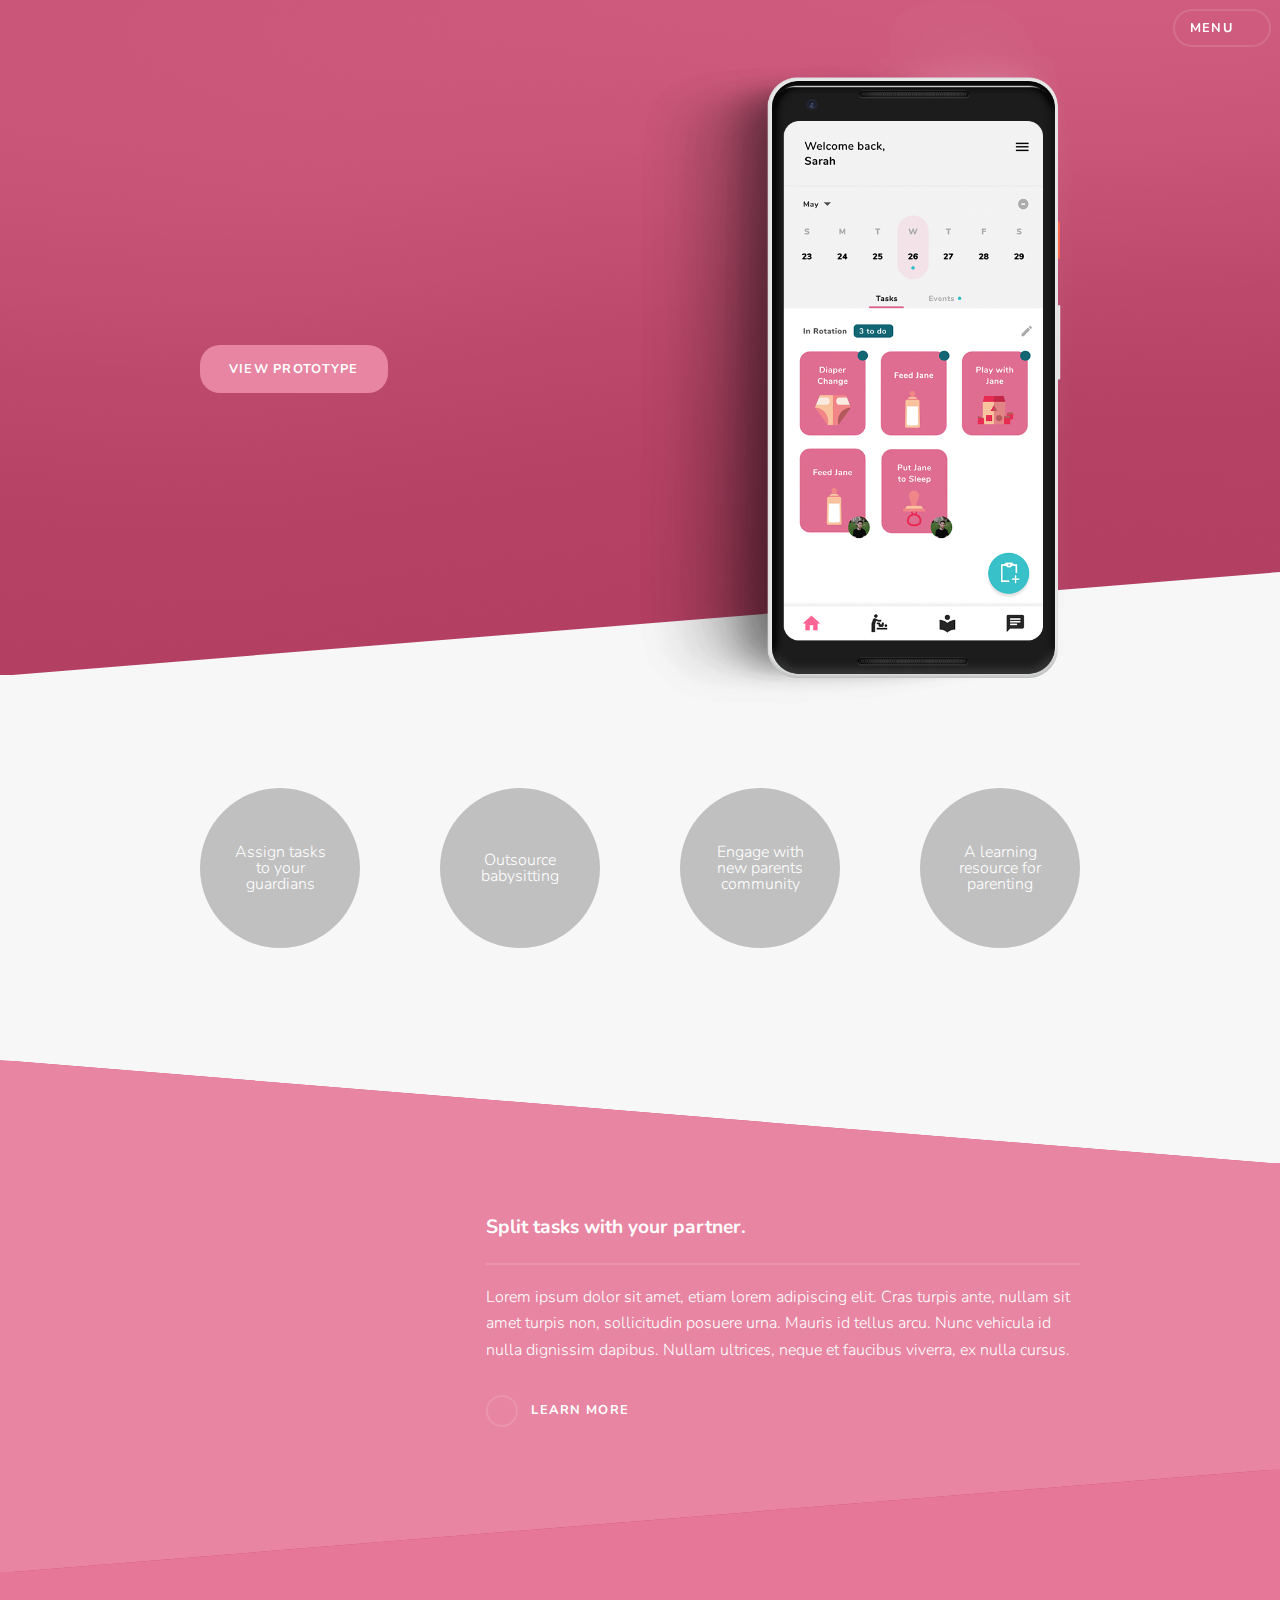
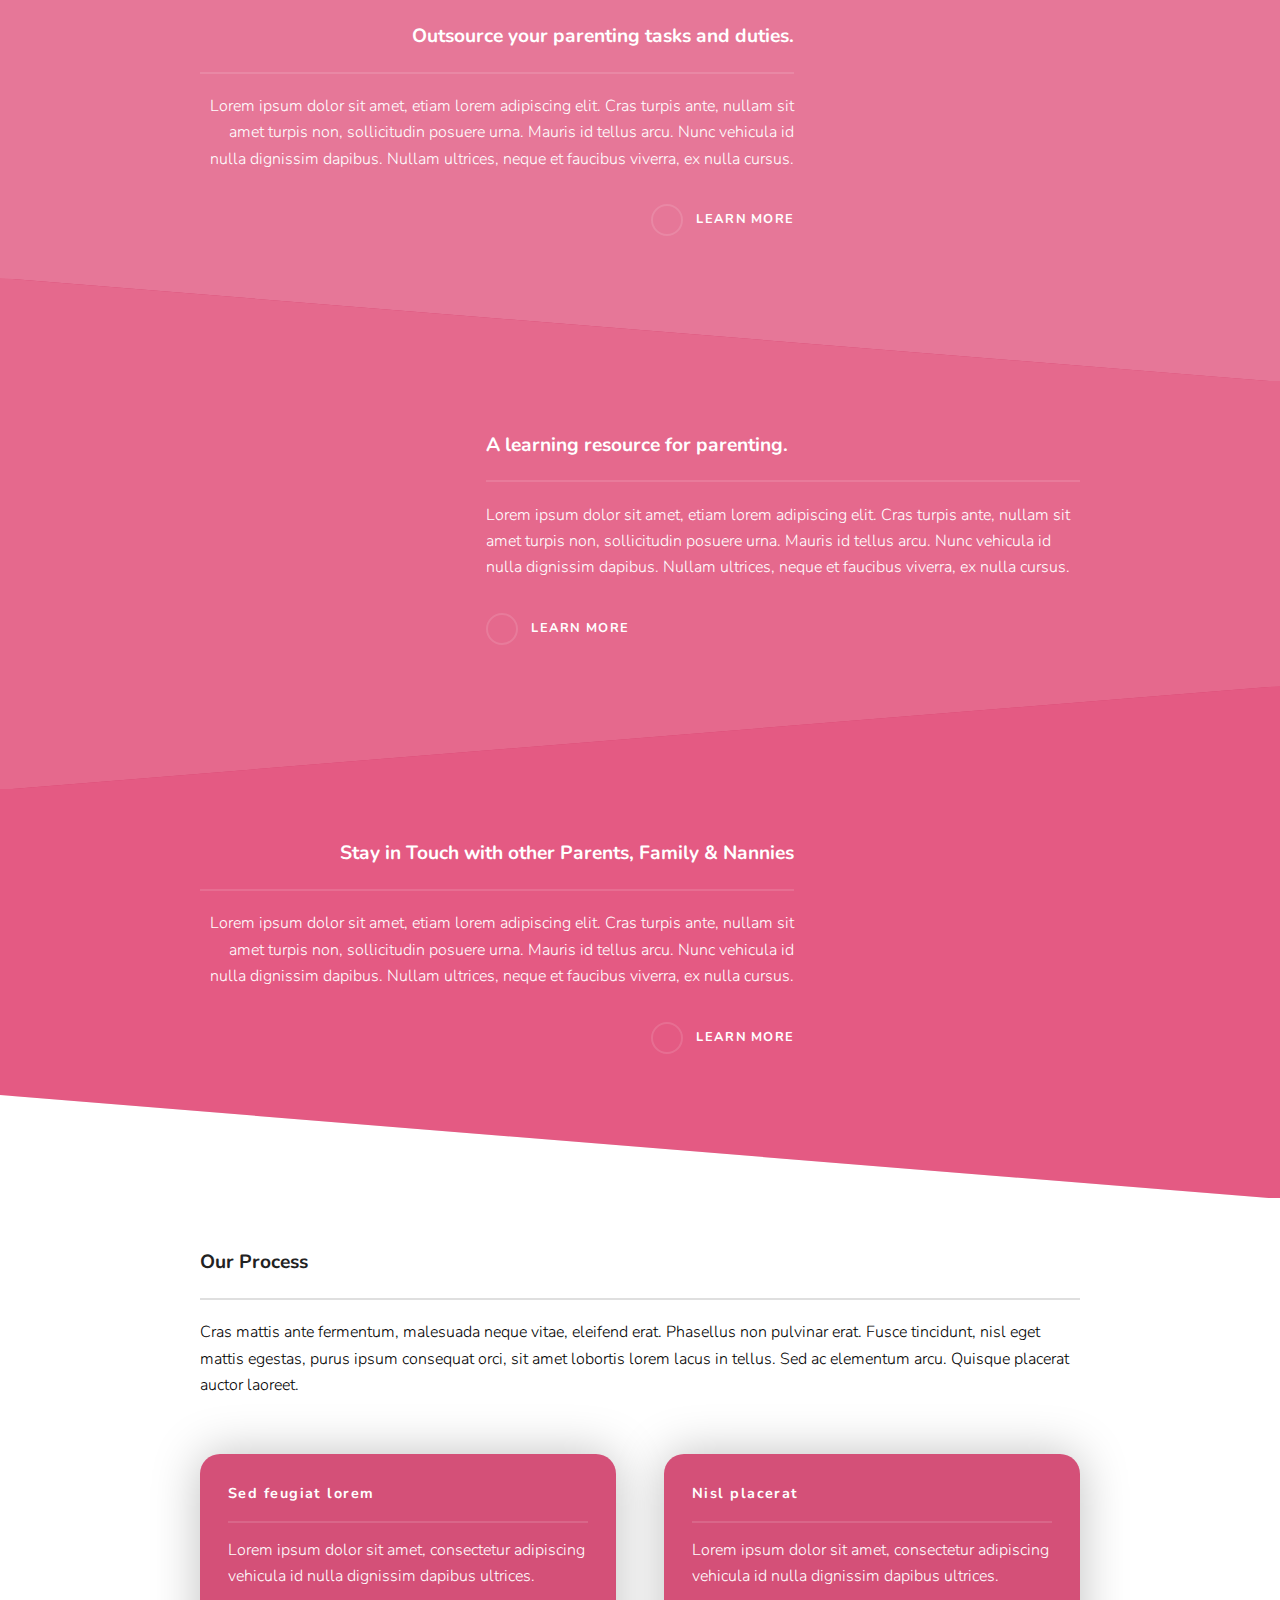
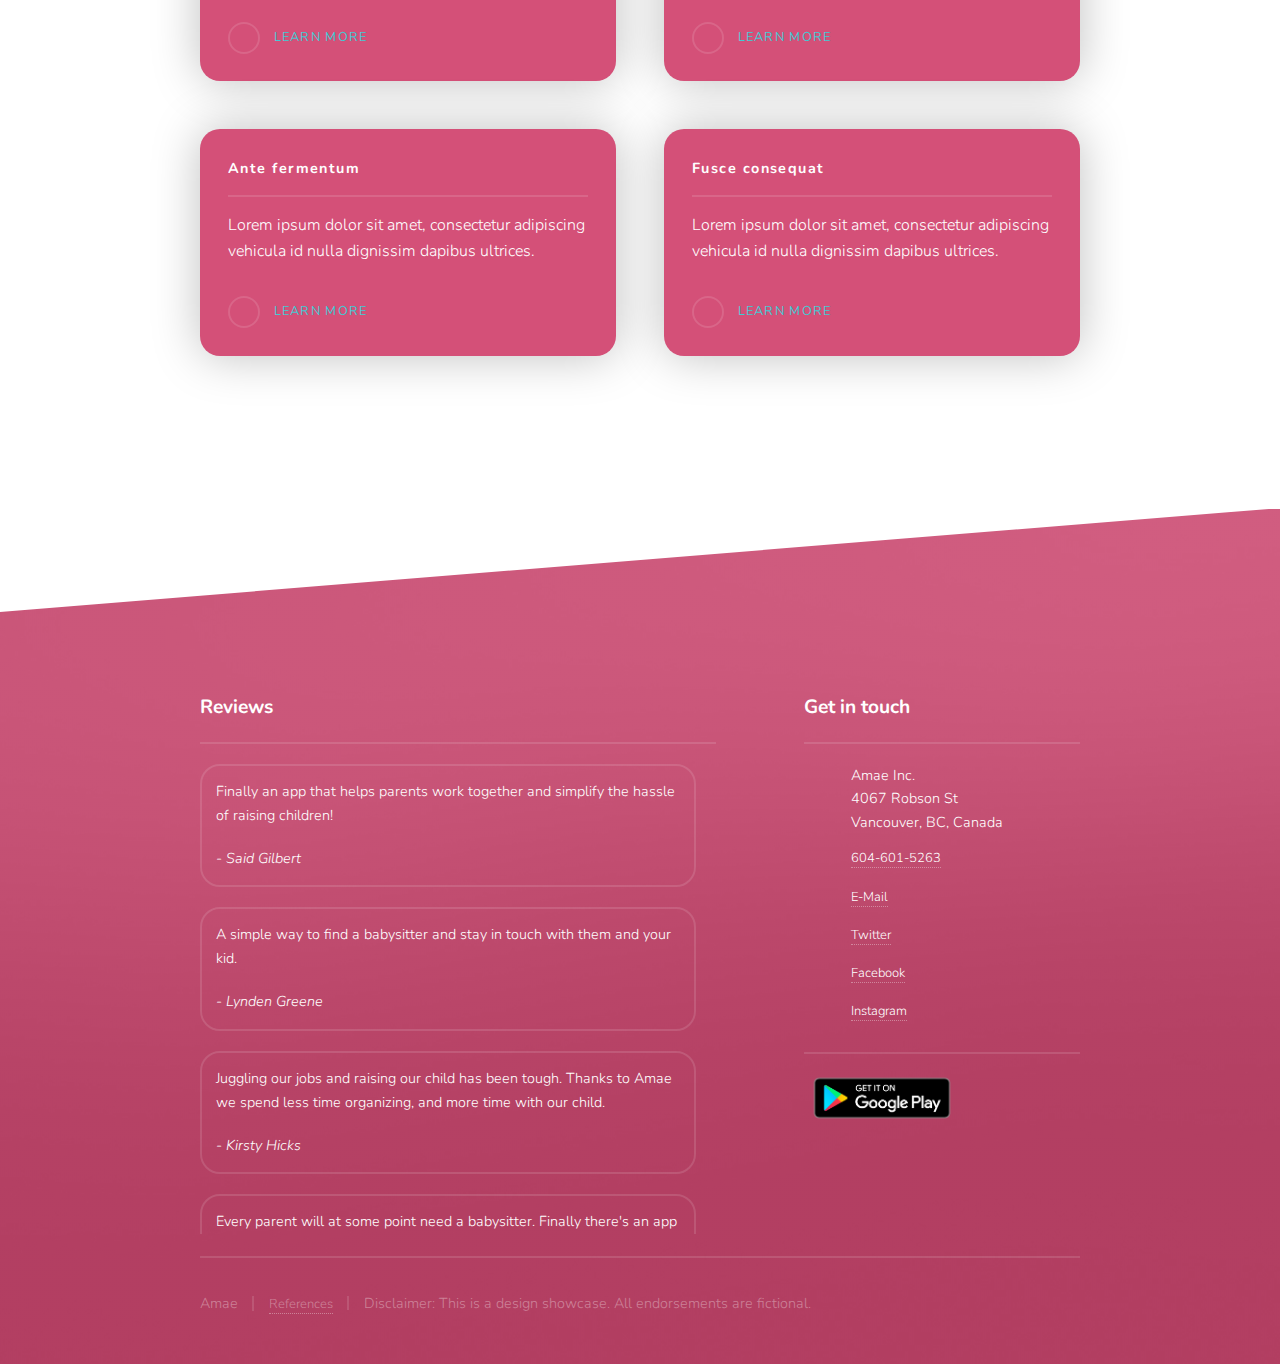
==== commit c88c7138: "Customized footer" ====
--- a/index.html
+++ b/index.html
@@ -124,7 +124,7 @@
 						<!-- Four -->
 							<section id="four" class="wrapper spotlight style4">
 								<div class="inner">
-									<a href="#" class="image"><img src="images/showcase4.png" alt="" data-aos="fade-left" data-aos-offset="200"/></a>
+									<a href="chat.html" class="image"><img src="images/showcase4.png" alt="" data-aos="fade-left" data-aos-offset="200"/></a>
 									<div class="content">
 										<h2 class="major">Stay in Touch with other Parents, Family & Nannies</h2>
 										<p>Lorem ipsum dolor sit amet, etiam lorem adipiscing elit. Cras turpis ante, nullam sit amet turpis non, sollicitudin posuere urna. Mauris id tellus arcu. Nunc vehicula id nulla dignissim dapibus. Nullam ultrices, neque et faucibus viverra, ex nulla cursus.</p>
@@ -176,41 +176,57 @@
 				<!-- Footer -->
 					<section id="footer">
 						<div class="inner">
-							<h2 class="major">Get in touch</h2>
-							<p>Cras mattis ante fermentum, malesuada neque vitae, eleifend erat. Phasellus non pulvinar erat. Fusce tincidunt, nisl eget mattis egestas, purus ipsum consequat orci, sit amet lobortis lorem lacus in tellus. Sed ac elementum arcu. Quisque placerat auctor laoreet.</p>
-							<form method="post" action="#">
-								<div class="fields">
-									<div class="field">
-										<label for="name">Name</label>
-										<input type="text" name="name" id="name" />
-									</div>
-									<div class="field">
-										<label for="email">Email</label>
-										<input type="email" name="email" id="email" />
-									</div>
-									<div class="field">
-										<label for="message">Message</label>
-										<textarea name="message" id="message" rows="4"></textarea>
-									</div>
-								</div>
-								<ul class="actions">
-									<li><input type="submit" value="Send Message" /></li>
-								</ul>
-							</form>
-							<ul class="contact">
-								<li class="icon solid fa-home">
-									Untitled Inc<br />
-									1234 Somewhere Road Suite #2894<br />
-									Nashville, TN 00000-0000
-								</li>
-								<li class="icon solid fa-phone">(000) 000-0000</li>
-								<li class="icon solid fa-envelope"><a href="#">information@untitled.tld</a></li>
-								<li class="icon brands fa-twitter"><a href="#">twitter.com/untitled-tld</a></li>
-								<li class="icon brands fa-facebook-f"><a href="#">facebook.com/untitled-tld</a></li>
-								<li class="icon brands fa-instagram"><a href="#">instagram.com/untitled-tld</a></li>
-							</ul>
+							<div class="footerBox">
+								<div class="left">
+									<h2 class="major">Reviews</h2>
+									<div class="reviewBox">
+										<div class="review">
+											<p>Finally an app that helps parents work together and simplify the hassle of raising children!</p>
+											<p>- Said Gilbert</p>
+										</div>
+										<div class="review">
+											<p>A simple way to find a babysitter and stay in touch with them and your kid.</p>
+											<p>- Lynden Greene</p>
+										</div>
+										<div class="review">
+											<p>Juggling our jobs and raising our child has been tough. Thanks to Amae we spend less time organizing, and more time with our child.</p>
+											<p>- Kirsty Hicks</p>
+										</div>
+										<div class="review">
+											<p>Every parent will at some point need a babysitter. Finally there's an app to easily get you one!</p>
+											<p>- Isla Colon</p>
+										</div>
+										<div class="review">
+											<p>We just welcomed our first child to this world. Amae has been a wonderful learning resource for us.</p>
+											<p>- Saira Harrison</p>
+										</div>
+										<div class="review">
+											<p>Schedule your tasks, book nannies, learn about parenting and stay in touch with your family and nanny. Amae does it all!</p>
+											<p>- Kareem Stevenson</p>
+										</div>
+									</div>
+								</div>
+								<div class="right">
+									<h2 class="major">Get in touch</h2>
+									<ul class="contact">
+										<li class="icon solid fa-home">
+											Amae Inc.<br />
+											4067  Robson St<br />
+											Vancouver, BC, Canada
+										</li>
+										<li class="icon solid fa-phone"><a href="tel:(000) 000-0000">604-601-5263</a></li>
+										<li class="icon solid fa-envelope"><a href="#">E-Mail</a></li>
+										<li class="icon brands fa-twitter"><a href="#">Twitter</a></li>
+										<li class="icon brands fa-facebook-f"><a href="#">Facebook</a></li>
+										<li class="icon brands fa-instagram"><a href="#">Instagram</a></li>
+										<h2 class="major spacer"></h2>
+										
+										<a href="https://www.figma.com/proto/MTkTlvyHoJziDU2ZnpaCSs/334_Stage5_v2?node-id=2%3A2849&viewport=422%2C1134%2C0.19956186413764954&scaling=scale-down" target="_blank" class="imgLink"><img src="images/googlePlay.png" alt="Get it on Google Play" title="Get it on Google Play"/></a>
+									</ul>
+								</div>
+							</div>
 							<ul class="copyright">
-								<li>&copy; Untitled Inc. All rights reserved.</li><li>Design: <a href="http://html5up.net">HTML5 UP</a></li>
+								<li>Amae</li><li><a href="references.html">References</a></li><li>Disclaimer: This is a design showcase. All endorsements are fictional.</li>
 							</ul>
 						</div>
 					</section>
--- a/assets/css/edit.css
+++ b/assets/css/edit.css
@@ -141,14 +141,12 @@
 .homeMockup img {    transition: transform .5s;}
 .homeMockup img:hover {    transform: scale(1.02); }
 
-
-
-
-
+/*------------------------------------------------------------------------------------- HOME Process */
 .features article {
     box-shadow: 0px 0px 3rem rgba(0,0,0,0.25);
 }
 
+/*------------------------------------------------------------------------------------- HOME Animations */
 [aos="fade"] {
   opacity: 0.5;
   transition-property: opacity;
@@ -158,12 +156,148 @@
   opacity: 1;
 }
 
-
-
-
-
-
-
+/*------------------------------------------------------------------------------------- Footer */
+#footer .inner ul.contact {
+	width: 100%;
+	margin: 0;
+}
+
+#footer .inner ul.copyright {
+	margin:  2em 0 0 0;
+}
+
+.contact img {
+	width: 12em;
+}
+
+ul.contact li {
+	margin-top: 1em;
+}
+ul.contact li.fa-phone {
+	margin-top: .8em;
+}
+
+.contact * {
+	font-size: .9em;
+}
+
+.copyright * {
+	font-size: .9em;
+}
+
+.contact .spacer {
+	margin-top: 1em;
+}
+
+.footerBox {
+	display: flex;
+    flex-direction: row;
+    flex-wrap: nowrap;
+    justify-content: space-between;
+    width: 100%;
+}
+
+.footerBox .left{
+    padding-right: 5%;
+    flex: 1 1 30rem;
+}
+
+.footerBox .right{
+    padding-left: 5%;
+    flex: 1 1 15rem;
+}
+
+.footerBox a.imgLink{
+    border: none;
+}
+
+.reviewBox {
+	display: flex;
+    flex-direction: row;
+    flex-wrap: wrap;
+    justify-content: space-between;
+    align-content: space-between;
+    width: 100%;
+    margin-left: -1em;
+    margin-right: -1em;
+    max-height: 30rem;
+    overflow-y: scroll;
+    margin: -10px;
+}
+
+.reviewBox::-webkit-scrollbar-track {
+	box-shadow: inset 0 0 6px rgba(0, 0, 0, 0.3);
+	background-color: rgba(0,0,0,0);
+	border-radius: 10px;
+}
+
+.review {
+	border: 2px solid rgba(255,255,255,.125);
+	border-radius: 20px;
+	padding: 1em;
+	width: calc(50% - 2em);
+	flex: 1 1 15rem;
+	margin: 10px;
+	position: relative;
+	font-size: .9em;
+}
+
+.review p:nth-of-type(1) {
+	margin-bottom: 3em;
+}
+
+.review p:nth-of-type(2) {
+	font-style: italic;
+	position: absolute;
+	bottom: 0;
+	margin-bottom: 1em;
+}
+
+/*------------------------------------------------------------------------------------- Scrollbar */
+/* width */
+::-webkit-scrollbar {
+  width: 15px;
+}
+
+/* Track */
+::-webkit-scrollbar-track {
+  box-shadow: inset 0 0 6px rgba(0, 0, 0, 0.3);
+  background-color: #ddd;
+}
+ 
+/* Handle */
+::-webkit-scrollbar-thumb {
+  background: white; 
+  border-radius: 10px;
+}
+
+/* Handle on hover */
+::-webkit-scrollbar-thumb:hover {
+  background: #871C3C; 
+}
+
+/*
+
+.titleBox .left p {
+    letter-spacing: 0 !important;
+}
+.titleBox .right img {
+    margin-top: -8.5rem;
+    max-width: 160%;
+    z-index: 250;
+    float: right;
+    overflow-y: visible;
+    position: relative;
+}
+
+@media screen and (max-width: 736px) { 
+    .titleBox {height: 20rem;} 
+    .titleBox .right img {
+        margin-top: calc(-2rem - 20%);
+        max-width: calc(70% + 8rem);
+    }
+}
+*/
 
 
 
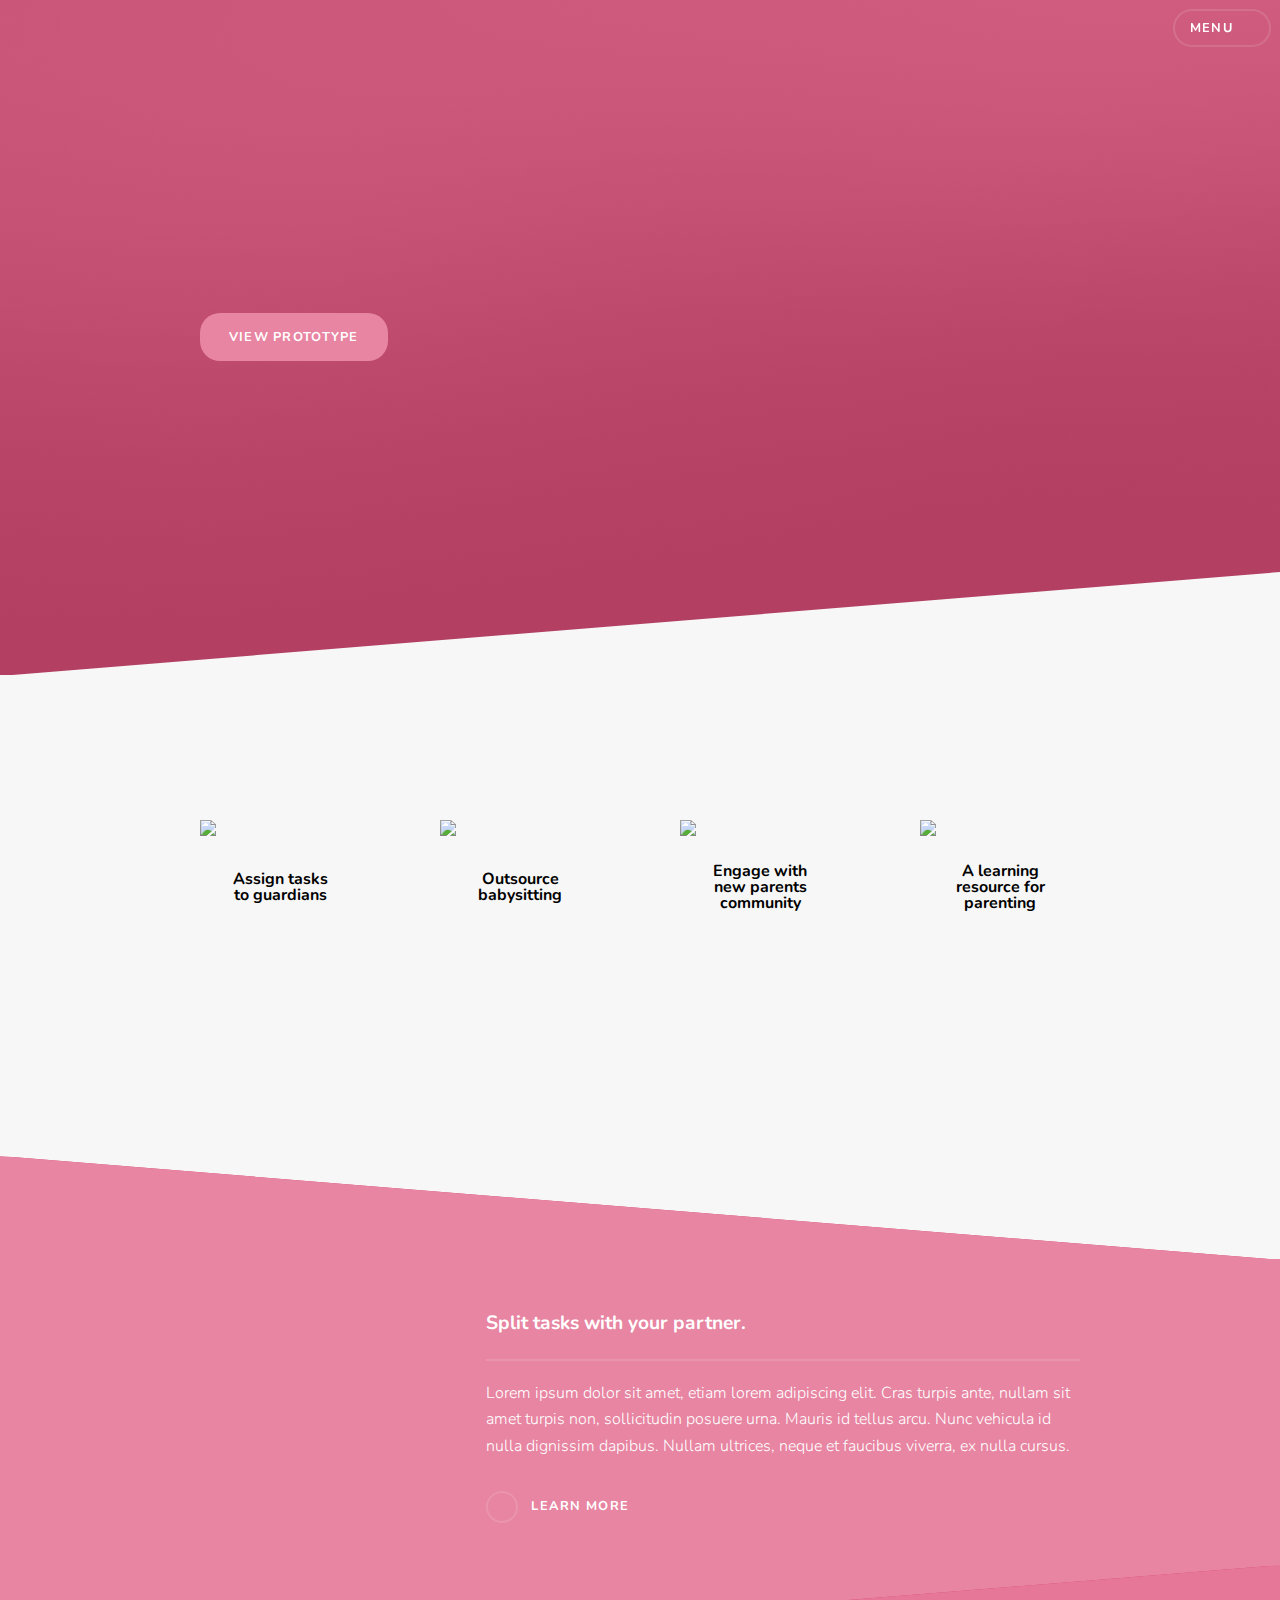
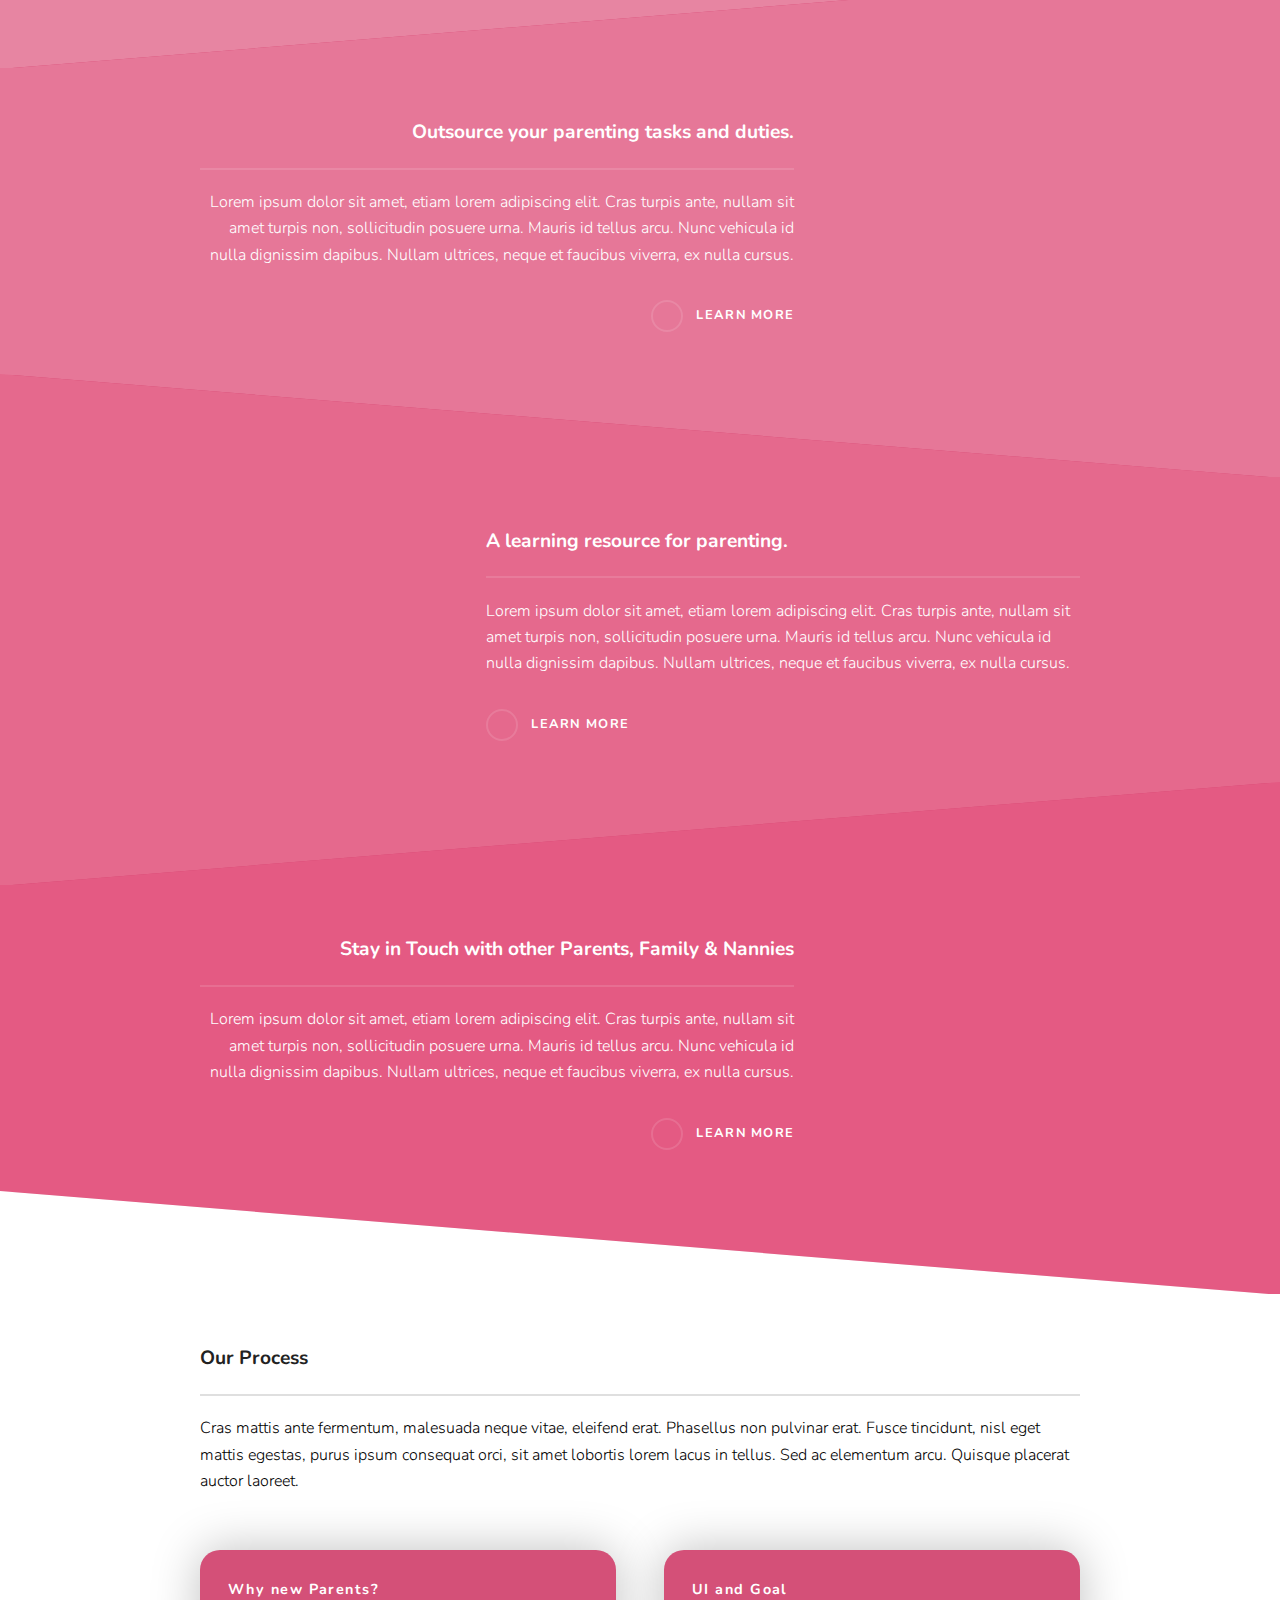
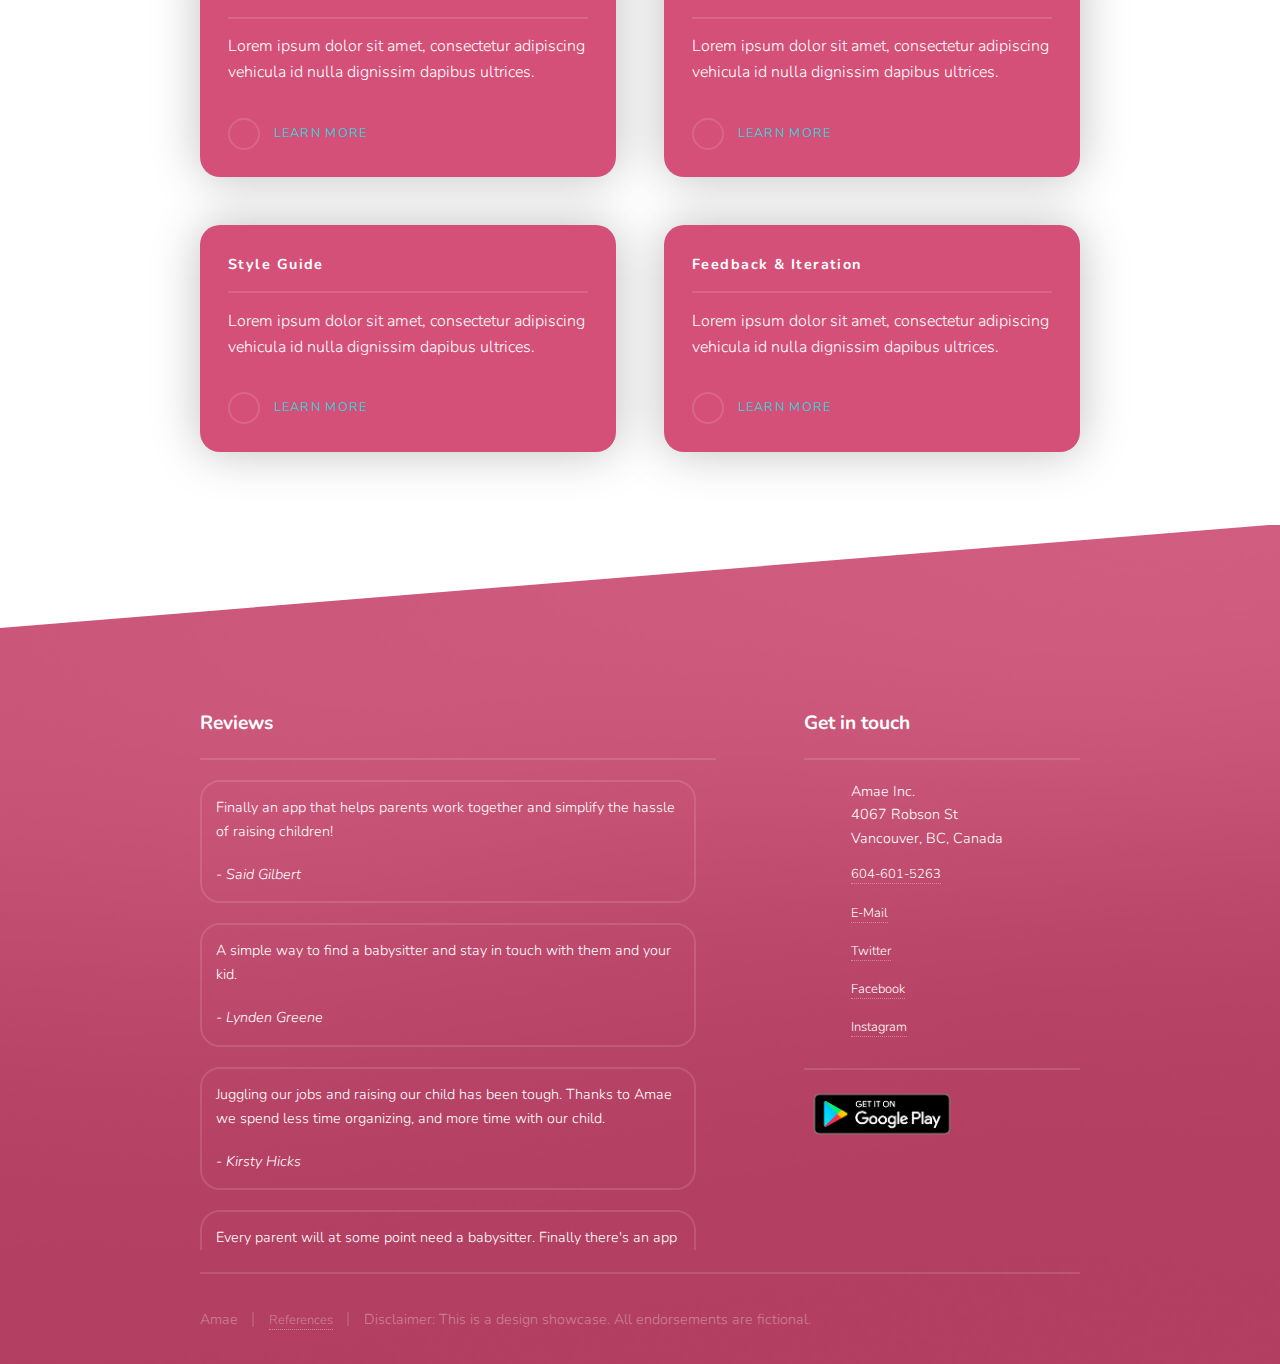
==== commit 909d0c16: "I WANT TO SLEEP" ====
--- a/index.html
+++ b/index.html
@@ -53,8 +53,11 @@
 									<a href="https://www.figma.com/proto/MTkTlvyHoJziDU2ZnpaCSs/334_Stage5_v2?node-id=2%3A2849&viewport=422%2C1134%2C0.19956186413764954&scaling=scale-down" class="button primary" target="_blank">View Prototype</a>
 								</div>
 								<div class="right">
-									<a href="https://www.figma.com/proto/MTkTlvyHoJziDU2ZnpaCSs/334_Stage5_v2?node-id=2%3A2849&viewport=422%2C1134%2C0.19956186413764954&scaling=scale-down" target="_blank" class="homeMockup">
-									<img src="images/mockupWebsite.png" alt="" /></a>
+										<div class="myImgConainer">
+											<a href="https://www.figma.com/proto/MTkTlvyHoJziDU2ZnpaCSs/334_Stage5_v2?node-id=2%3A2849&viewport=422%2C1134%2C0.19956186413764954&scaling=scale-down" target="_blank" class="homeMockup">
+											<img src="images/mockupPhone.png" alt="" class="myOver" /></a>
+											<img src="images/mockupShadow.png" alt="" class="myUnder" />
+										</div>
 								</div>
 								
 							</div>
@@ -67,32 +70,34 @@
 
 						<!-- Overview  -->
 							<section class="wrapper ourOverview style2">
-								<div class="inner">
-									<div class="myBox">
-											<div class="myCircle">
-												<span>Assign tasks to your guardians</span>
-											</div>
-											<div class="myCircle">
-												<span>Outsource babysitting</span>
-											</div>
-											<div class="myCircle">
-												<span>Engage with new parents community</span>
-											</div>
-											<div class="myCircle">
-												<span>A learning resource for parenting</span>
-											</div>
-									</div>
+								<div class="myBox inner">
+										<div class="myCircle">
+											<img src="images/vec1.png">
+											<span>Assign tasks to guardians</span>
+										</div>
+										<div class="myCircle">
+											<img src="images/vec2.png">
+											<span>Outsource babysitting</span>
+										</div>
+										<div class="myCircle">
+											<img src="images/vec3.png">
+											<span>Engage with new parents community</span>
+										</div>
+										<div class="myCircle">
+											<img src="images/vec4.png">
+											<span>A learning resource for parenting</span>
+										</div>
 								</div>
 							</section>
 
 						<!-- One -->
 							<section id="one" class="wrapper alt spotlight style1">
 								<div class="inner">
-									<a href="#" class="image"><img src="images/showcase1.png" alt="" data-aos="fade-right" data-aos-offset="200"/></a>
+									<a href="taskboard.html" class="image"><img src="images/showcase1.png" alt="" data-aos="fade-right" data-aos-offset="200"/></a>
 									<div class="content">
 										<h2 class="major">Split tasks with your partner.</h2>
 										<p>Lorem ipsum dolor sit amet, etiam lorem adipiscing elit. Cras turpis ante, nullam sit amet turpis non, sollicitudin posuere urna. Mauris id tellus arcu. Nunc vehicula id nulla dignissim dapibus. Nullam ultrices, neque et faucibus viverra, ex nulla cursus.</p>
-										<a href="#" class="special">Learn more</a>
+										<a href="taskboard.html" class="special">Learn more</a>
 									</div>
 								</div>
 							</section>
@@ -100,11 +105,11 @@
 						<!-- Two -->
 							<section id="two" class="wrapper spotlight style2">
 								<div class="inner">
-									<a href="#" class="image"><img src="images/showcase2.png" alt="" data-aos="fade-left" data-aos-offset="200"/></a>
+									<a href="nanny.html" class="image"><img src="images/showcase2.png" alt="" data-aos="fade-left" data-aos-offset="200"/></a>
 									<div class="content">
 										<h2 class="major">Outsource your parenting tasks and duties.</h2>
 										<p>Lorem ipsum dolor sit amet, etiam lorem adipiscing elit. Cras turpis ante, nullam sit amet turpis non, sollicitudin posuere urna. Mauris id tellus arcu. Nunc vehicula id nulla dignissim dapibus. Nullam ultrices, neque et faucibus viverra, ex nulla cursus.</p>
-										<a href="#" class="special">Learn more</a>
+										<a href="nanny.html" class="special">Learn more</a>
 									</div>
 								</div>
 							</section>
@@ -112,11 +117,11 @@
 						<!-- Three -->
 							<section id="three" class="wrapper alt spotlight style3">
 								<div class="inner">
-									<a href="#" class="image"><img src="images/showcase3.png" alt="" data-aos="fade-right" data-aos-offset="200"/></a>
+									<a href="learn.html" class="image"><img src="images/showcase3.png" alt="" data-aos="fade-right" data-aos-offset="200"/></a>
 									<div class="content">
 										<h2 class="major">A learning resource for parenting.</h2>
 										<p>Lorem ipsum dolor sit amet, etiam lorem adipiscing elit. Cras turpis ante, nullam sit amet turpis non, sollicitudin posuere urna. Mauris id tellus arcu. Nunc vehicula id nulla dignissim dapibus. Nullam ultrices, neque et faucibus viverra, ex nulla cursus.</p>
-										<a href="#" class="special">Learn more</a>
+										<a href="learn.html" class="special">Learn more</a>
 									</div>
 								</div>
 							</section>
@@ -141,33 +146,30 @@
 									<p>Cras mattis ante fermentum, malesuada neque vitae, eleifend erat. Phasellus non pulvinar erat. Fusce tincidunt, nisl eget mattis egestas, purus ipsum consequat orci, sit amet lobortis lorem lacus in tellus. Sed ac elementum arcu. Quisque placerat auctor laoreet.</p>
 									<section class="features">
 										<article>
-											<a href="#" class="image"><img src="images/pic04.jpg" alt="" /></a>
-											<h3 class="major">Sed feugiat lorem</h3>
-											<p>Lorem ipsum dolor sit amet, consectetur adipiscing vehicula id nulla dignissim dapibus ultrices.</p>
-											<a href="#" class="special">Learn more</a>
-										</article>
-										<article>
-											<a href="#" class="image"><img src="images/pic05.jpg" alt="" /></a>
-											<h3 class="major">Nisl placerat</h3>
-											<p>Lorem ipsum dolor sit amet, consectetur adipiscing vehicula id nulla dignissim dapibus ultrices.</p>
-											<a href="#" class="special">Learn more</a>
-										</article>
-										<article>
-											<a href="#" class="image"><img src="images/pic06.jpg" alt="" /></a>
-											<h3 class="major">Ante fermentum</h3>
-											<p>Lorem ipsum dolor sit amet, consectetur adipiscing vehicula id nulla dignissim dapibus ultrices.</p>
-											<a href="#" class="special">Learn more</a>
-										</article>
-										<article>
-											<a href="#" class="image"><img src="images/pic07.jpg" alt="" /></a>
-											<h3 class="major">Fusce consequat</h3>
-											<p>Lorem ipsum dolor sit amet, consectetur adipiscing vehicula id nulla dignissim dapibus ultrices.</p>
-											<a href="#" class="special">Learn more</a>
+											<a href="whyNewParents.html" class="image"><img src="images/pic04.jpg" alt="" /></a>
+											<h3 class="major">Why new Parents?</h3>
+											<p>Lorem ipsum dolor sit amet, consectetur adipiscing vehicula id nulla dignissim dapibus ultrices.</p>
+											<a href="whyNewParents.html" class="special">Learn more</a>
+										</article>
+										<article>
+											<a href="uiAndGoal.html" class="image"><img src="images/pic05.jpg" alt="" /></a>
+											<h3 class="major">UI and Goal</h3>
+											<p>Lorem ipsum dolor sit amet, consectetur adipiscing vehicula id nulla dignissim dapibus ultrices.</p>
+											<a href="uiAndGoal.html" class="special">Learn more</a>
+										</article>
+										<article>
+											<a href="styleguide.html" class="image"><img src="images/pic06.jpg" alt="" /></a>
+											<h3 class="major">Style Guide</h3>
+											<p>Lorem ipsum dolor sit amet, consectetur adipiscing vehicula id nulla dignissim dapibus ultrices.</p>
+											<a href="styleguide.html" class="special">Learn more</a>
+										</article>
+										<article>
+											<a href="feedback.html" class="image"><img src="images/pic07.jpg" alt="" /></a>
+											<h3 class="major">Feedback & Iteration</h3>
+											<p>Lorem ipsum dolor sit amet, consectetur adipiscing vehicula id nulla dignissim dapibus ultrices.</p>
+											<a href="feedback.html" class="special">Learn more</a>
 										</article>
 									</section>
-									<ul class="actions">
-										<li><a href="#" class="button">Browse All</a></li>
-									</ul>
 								</div>
 							</section>
 
--- a/assets/css/edit.css
+++ b/assets/css/edit.css
@@ -20,6 +20,12 @@
 
 
 /*------------------------------------------------------------------------------------- Robert */
+/*------------------------------------------------------------------------------------- General */
+html, body {
+	max-width: 100% !important;
+	overflow-x: hidden !important;
+}
+
 /*------------------------------------------------------------------------------------- HOME Circles */
 
 h1, h2 {
@@ -35,27 +41,33 @@
 }
 
 .myCircle {
-    color: white;
+    color:black;
     height: 14rem;
     width: 14rem;
-    background-color: #c0c0c0;
     border-radius: 50%;
     line-height: 100%;
+
+    display: block;
+    justify-content: center; /* align horizontal */
+    align-items: center; /* align vertical */
+}
+
+.myCircle img {
+    width:100%;
+}
+
+.myCircle span {
+    width: 60%;
+    height: 60%;
 
     display: flex;
     justify-content: center; /* align horizontal */
     align-items: center; /* align vertical */
-}
-
-.myCircle span {
-    width: 60%;
-    height: 60%;
-
-    display: flex;
-    justify-content: center; /* align horizontal */
-    align-items: center; /* align vertical */
 
     text-align: center;
+    margin: 0 auto;
+
+    font-weight: 700;
 }
 @media screen and (max-width: 1680px) { .myCircle {height: 12rem; width: 12rem;} }
 @media screen and (max-width: 1280px) { .myCircle {height: 10rem; width: 10rem;} }
@@ -63,9 +75,9 @@
 @media screen and (max-width: 736px) { .myCircle {height: 6rem; width: 6rem;} }
 @media screen and (max-width: 480px) { .myCircle {height: 4rem; width: 4rem;} }
 
-.ourOverview .inner {
-    padding-top: 7rem;
-    padding-bottom: 7rem;
+.ourOverview {
+    padding-top: 6rem;
+    padding-bottom: 10rem;
 }
 
 
@@ -86,20 +98,34 @@
     letter-spacing: 0 !important;
 }
 .titleBox .right img {
-    margin-top: -8.5rem;
-    max-width: 160%;
+    margin-top: -2rem;
+    margin-right: -100%;
+    max-width: 250%;
     z-index: 250;
     float: right;
     overflow-y: visible;
     position: relative;
-}
-
-@media screen and (max-width: 736px) { 
-    .titleBox {height: 20rem;} 
-    .titleBox .right img {
-        margin-top: calc(-2rem - 20%);
-        max-width: calc(70% + 8rem);
-    }
+    image-rendering: crisp-edges;
+}
+.myImgConainer {
+	position: relative;
+}
+.titleBox .right img.myOver { 
+	position: relative;
+	z-index: 1;
+}
+.titleBox .right img.myUnder {
+    position: absolute;
+    top: 0;
+    right: 0;
+    z-index: 0;
+    display: default;
+}
+
+@media screen and (max-width: 736px) { .titleBox .right img { margin-top: calc(5rem + 2rem - 30%); }}
+@media screen and (max-width: 980px) { .titleBox  { height: 20rem; } .titleBox .right img.myUnder { display: none; }}
+@media screen and (max-width: 1680px) { 
+    .titleBox .right img { max-width: 270%; margin-right: -110%; }
 }
 
 
@@ -126,7 +152,13 @@
     top: calc(0 + 10rem);
 
     box-shadow: 0px 0px 3rem rgba(0,0,0,.25);
-}
+
+    border-radius: 15px;
+}
+
+@media screen and (max-width: 1680px) { #wrapper.overwrite .spotlight .image img {margin-top: -6rem;} }
+@media screen and (max-width: 1280px) { #wrapper.overwrite .spotlight .image img {margin-top: -11rem;} }
+@media screen and (max-width: 736px) { #wrapper.overwrite .spotlight .image img {margin-top: 0rem;} }
 
 #wrapper.overwrite #one { z-index: 10; }
 #wrapper.overwrite #two { z-index: 20; }
@@ -164,6 +196,10 @@
 
 #footer .inner ul.copyright {
 	margin:  2em 0 0 0;
+}
+
+#footer .inner {
+	padding-bottom: 2em;
 }
 
 .contact img {
@@ -309,7 +345,6 @@
 
 /*------------------------------------------------------------------------------------- Kaitlyn */
 .blue-bar {
-	padding-top:20px;
 	border-left:5px solid #42CBD4 !important;
 	padding-left:20px;
 	
@@ -332,6 +367,21 @@
 	width:450px;
 }
 
+.bordernone {
+    border:none;
+}
+
+.largerh2 {
+    font-size:1.8em;
+}
 .row {
 	padding-bottom:50px;
-}+}
+
+.wrapper .blue-bar h2 {
+    border: none;
+    font-size:1.5em;
+    line-height:120%;
+    margin-bottom:10px;
+}
+
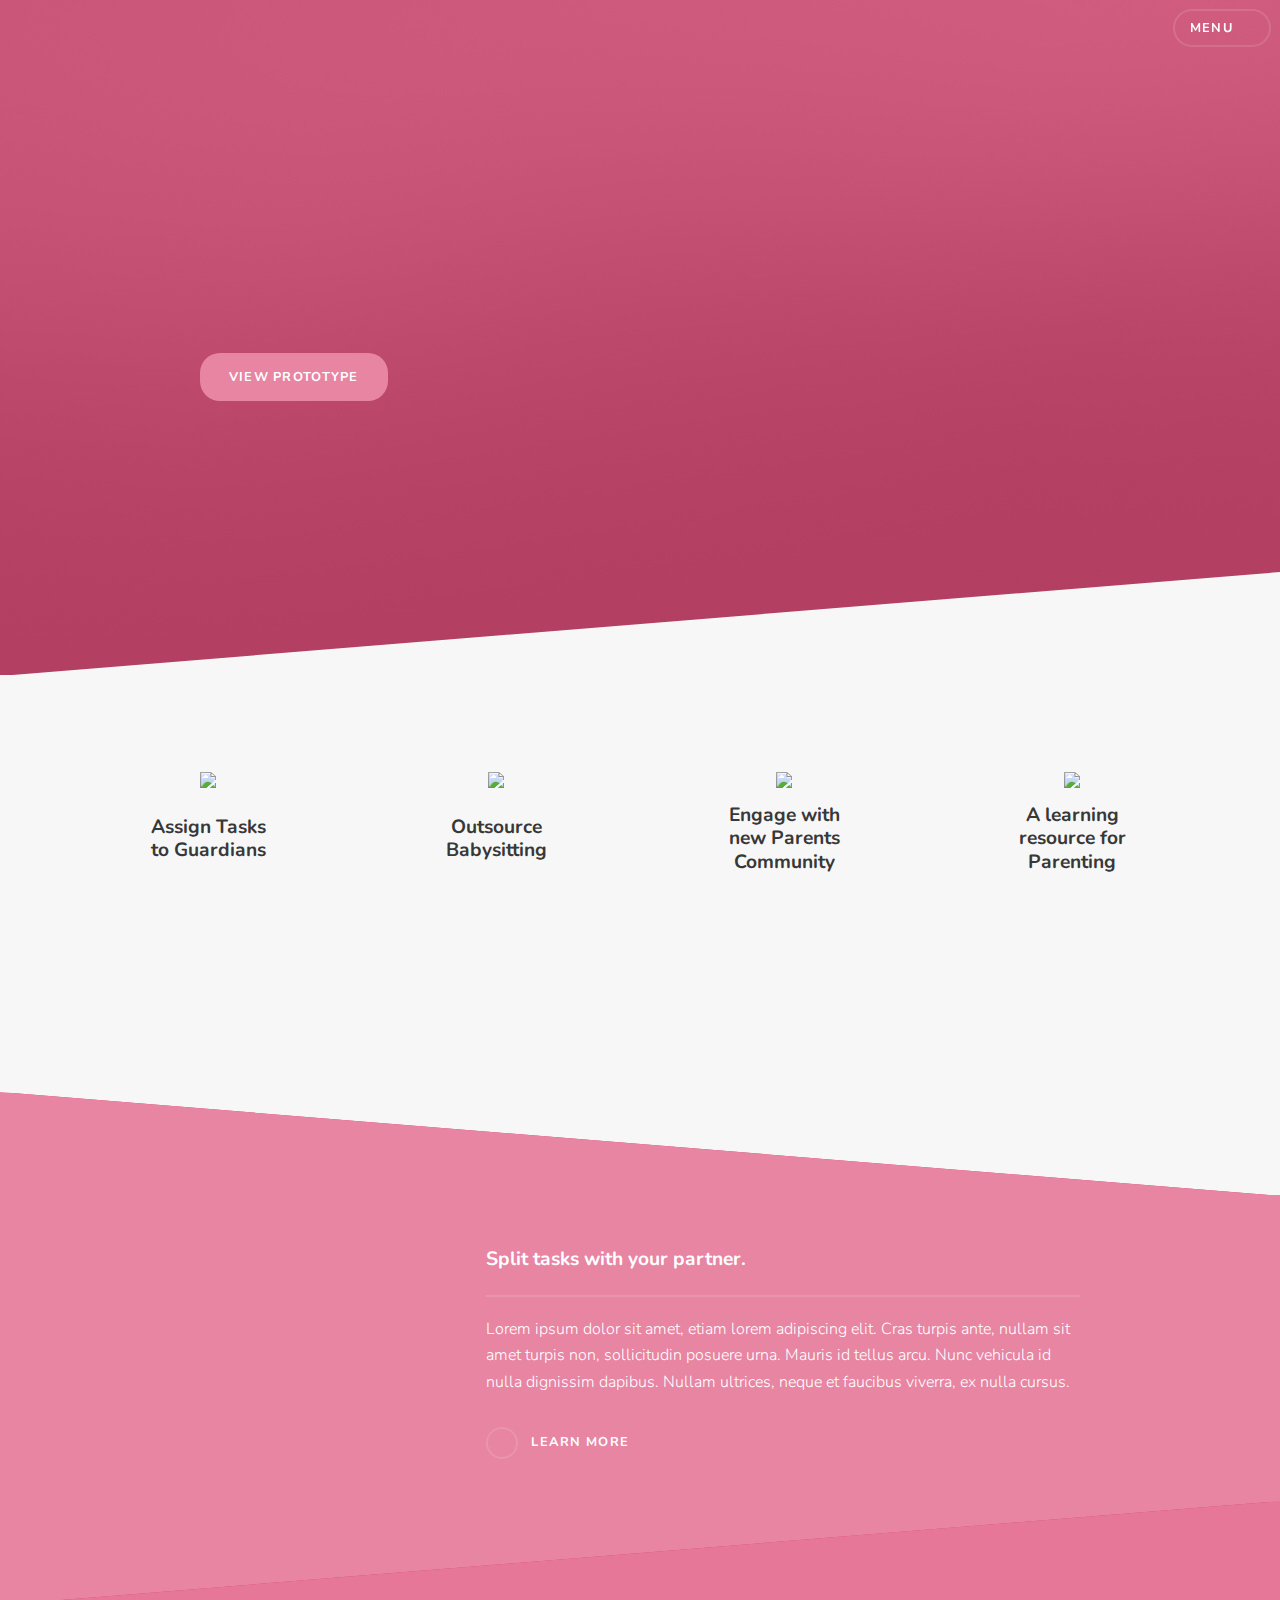
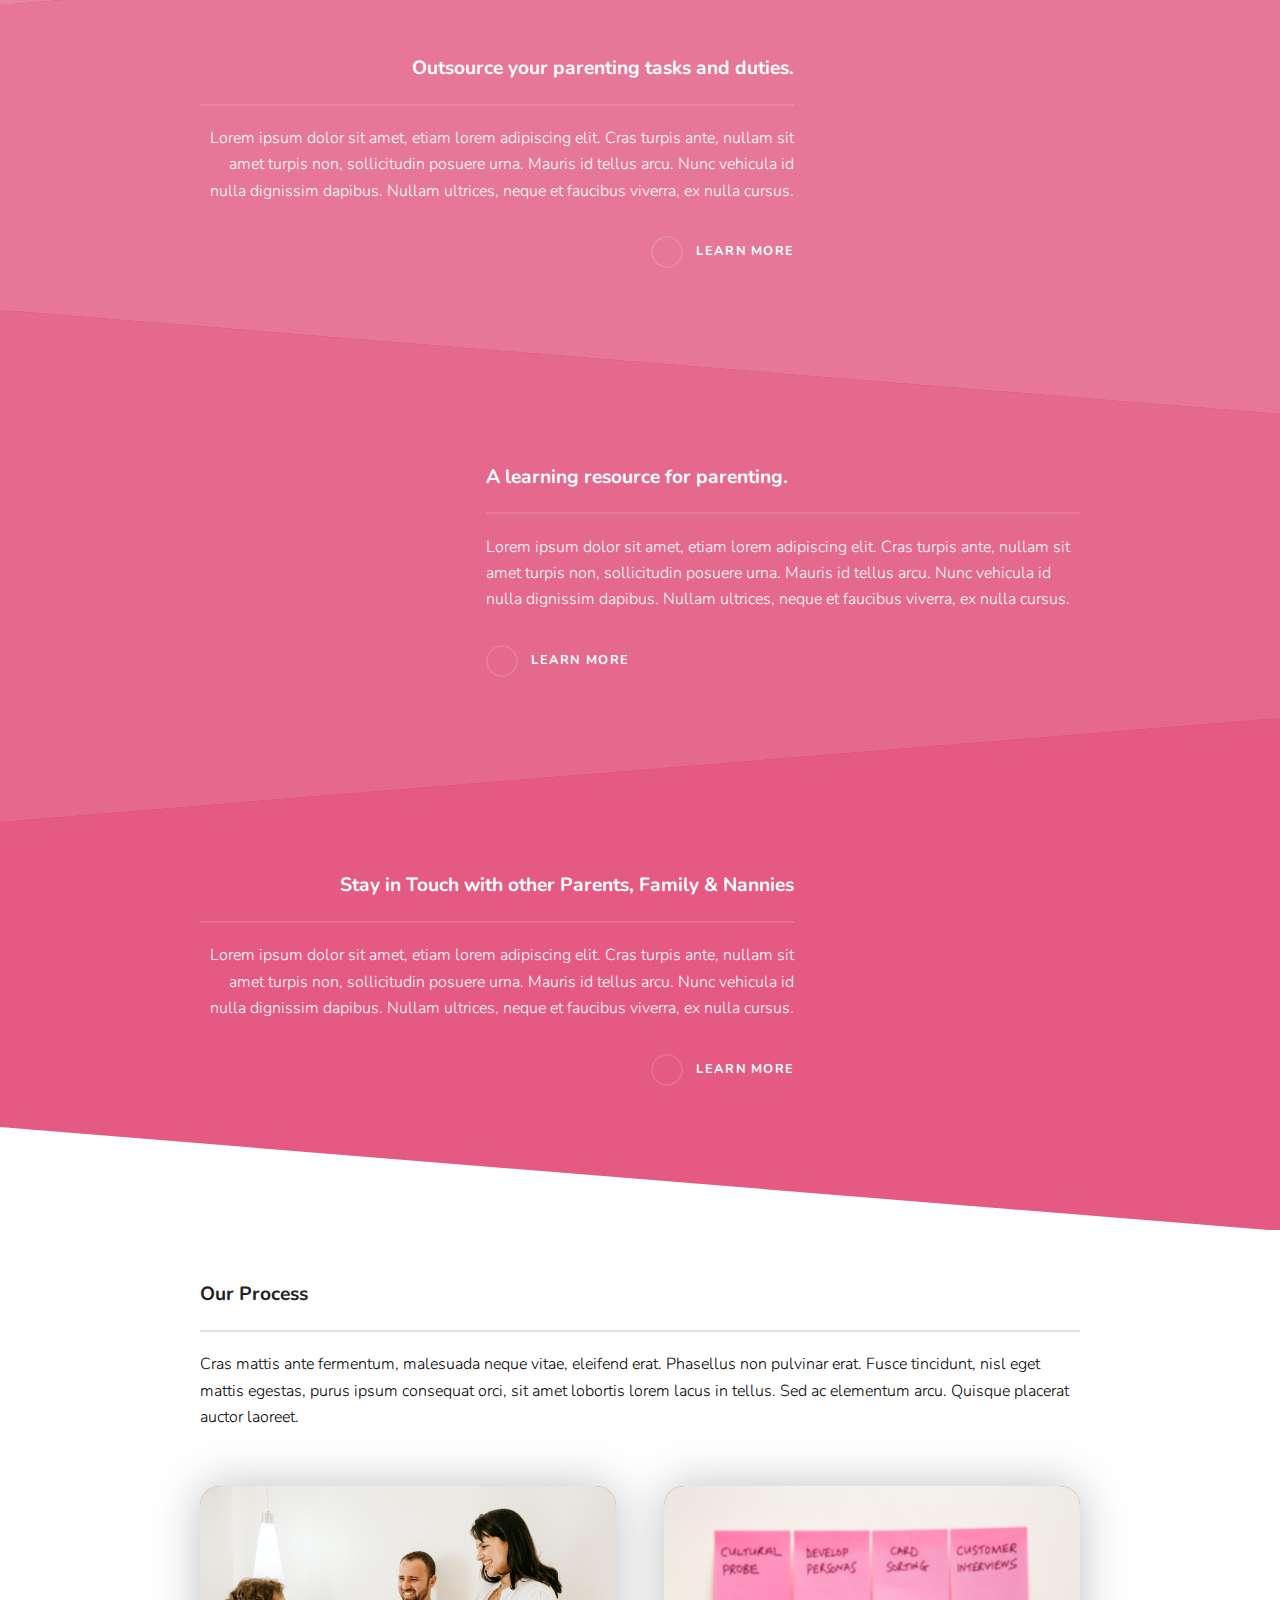
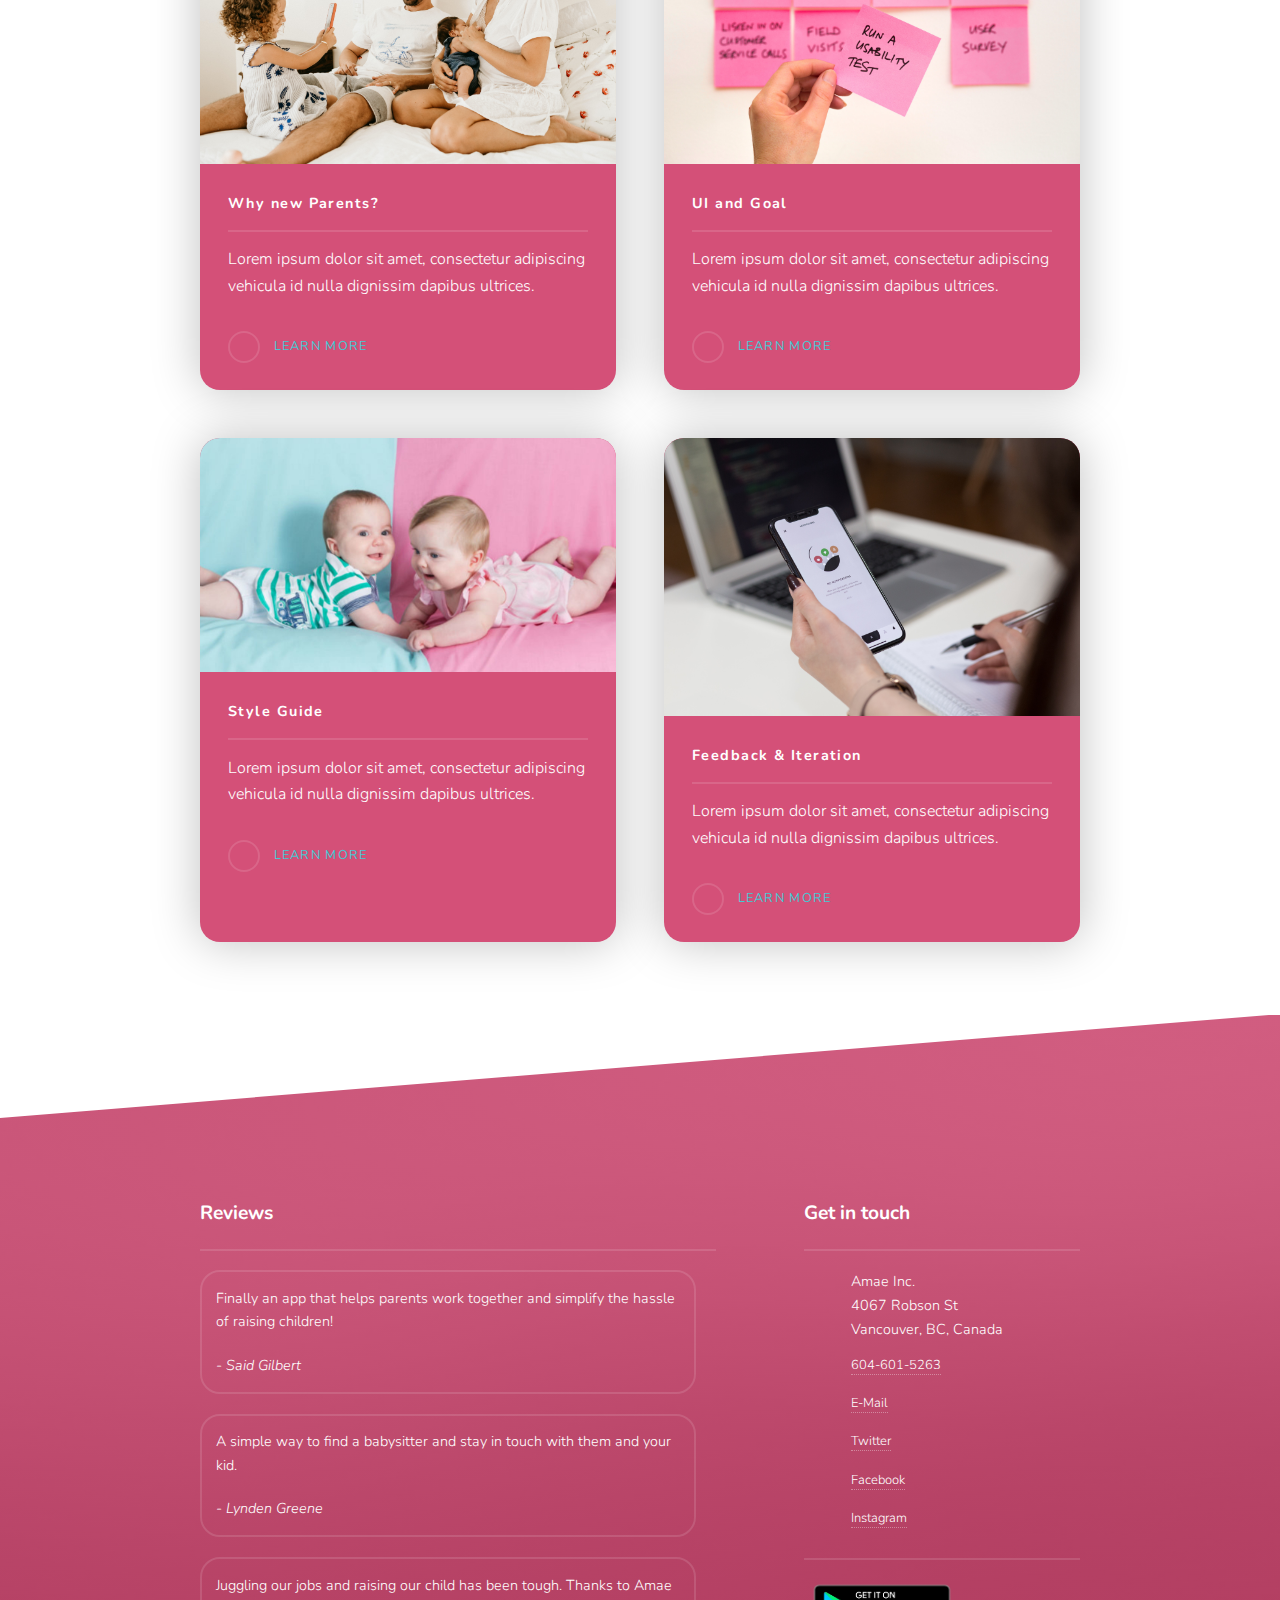
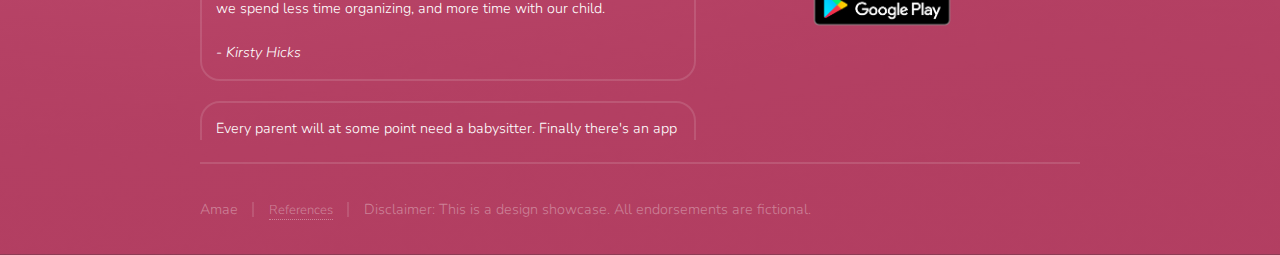
==== commit 85716bba: "kaitlyn" ====
--- a/index.html
+++ b/index.html
@@ -49,7 +49,7 @@
 								<div class="left">
 									<!--<div class="logo"><span class="icon fa-gem"></span></div>-->
 									<h2>Amae</h2>
-									<p>Amae is a utility app for busy parents. Amae helps parents to manage their time, learn about parenting and get help easily and quickly.</p>
+									<p style="line-height:130%;font-size: 1em;">Amae is a utility app for busy parents. Amae helps parents to manage their time, learn about parenting and get help easily and quickly.</p>
 									<a href="https://www.figma.com/proto/MTkTlvyHoJziDU2ZnpaCSs/334_Stage5_v2?node-id=2%3A2849&viewport=422%2C1134%2C0.19956186413764954&scaling=scale-down" class="button primary" target="_blank">View Prototype</a>
 								</div>
 								<div class="right">
@@ -70,22 +70,22 @@
 
 						<!-- Overview  -->
 							<section class="wrapper ourOverview style2">
-								<div class="myBox inner">
+								<div class="myBox">
 										<div class="myCircle">
 											<img src="images/vec1.png">
-											<span>Assign tasks to guardians</span>
+											<span>Assign Tasks to Guardians</span>
 										</div>
 										<div class="myCircle">
 											<img src="images/vec2.png">
-											<span>Outsource babysitting</span>
+											<span>Outsource Babysitting</span>
 										</div>
 										<div class="myCircle">
 											<img src="images/vec3.png">
-											<span>Engage with new parents community</span>
+											<span>Engage with new Parents Community</span>
 										</div>
 										<div class="myCircle">
 											<img src="images/vec4.png">
-											<span>A learning resource for parenting</span>
+											<span>A learning resource for Parenting</span>
 										</div>
 								</div>
 							</section>
--- a/assets/css/edit.css
+++ b/assets/css/edit.css
@@ -33,18 +33,21 @@
 }
 
 .myBox {
+    text-align:center;
     display: flex;
     flex-direction: row;
     flex-wrap: nowrap;
     justify-content: space-between;
-    width: 100%;
+    width: 80%;
+    margin-left: auto;
+    margin-right: auto;
+   
 }
 
 .myCircle {
     color:black;
-    height: 14rem;
-    width: 14rem;
-    border-radius: 50%;
+    height: 16rem;
+    width: 16rem;
     line-height: 100%;
 
     display: block;
@@ -57,8 +60,11 @@
 }
 
 .myCircle span {
-    width: 60%;
+    width: 80%;
     height: 60%;
+    font-size:1.2em;
+    line-height:120%;
+    color:#383838;
 
     display: flex;
     justify-content: center; /* align horizontal */
@@ -93,6 +99,7 @@
 }
 .titleBox .left{
     padding-right: 30%;
+    width:500px;
 }
 .titleBox .left p {
     letter-spacing: 0 !important;
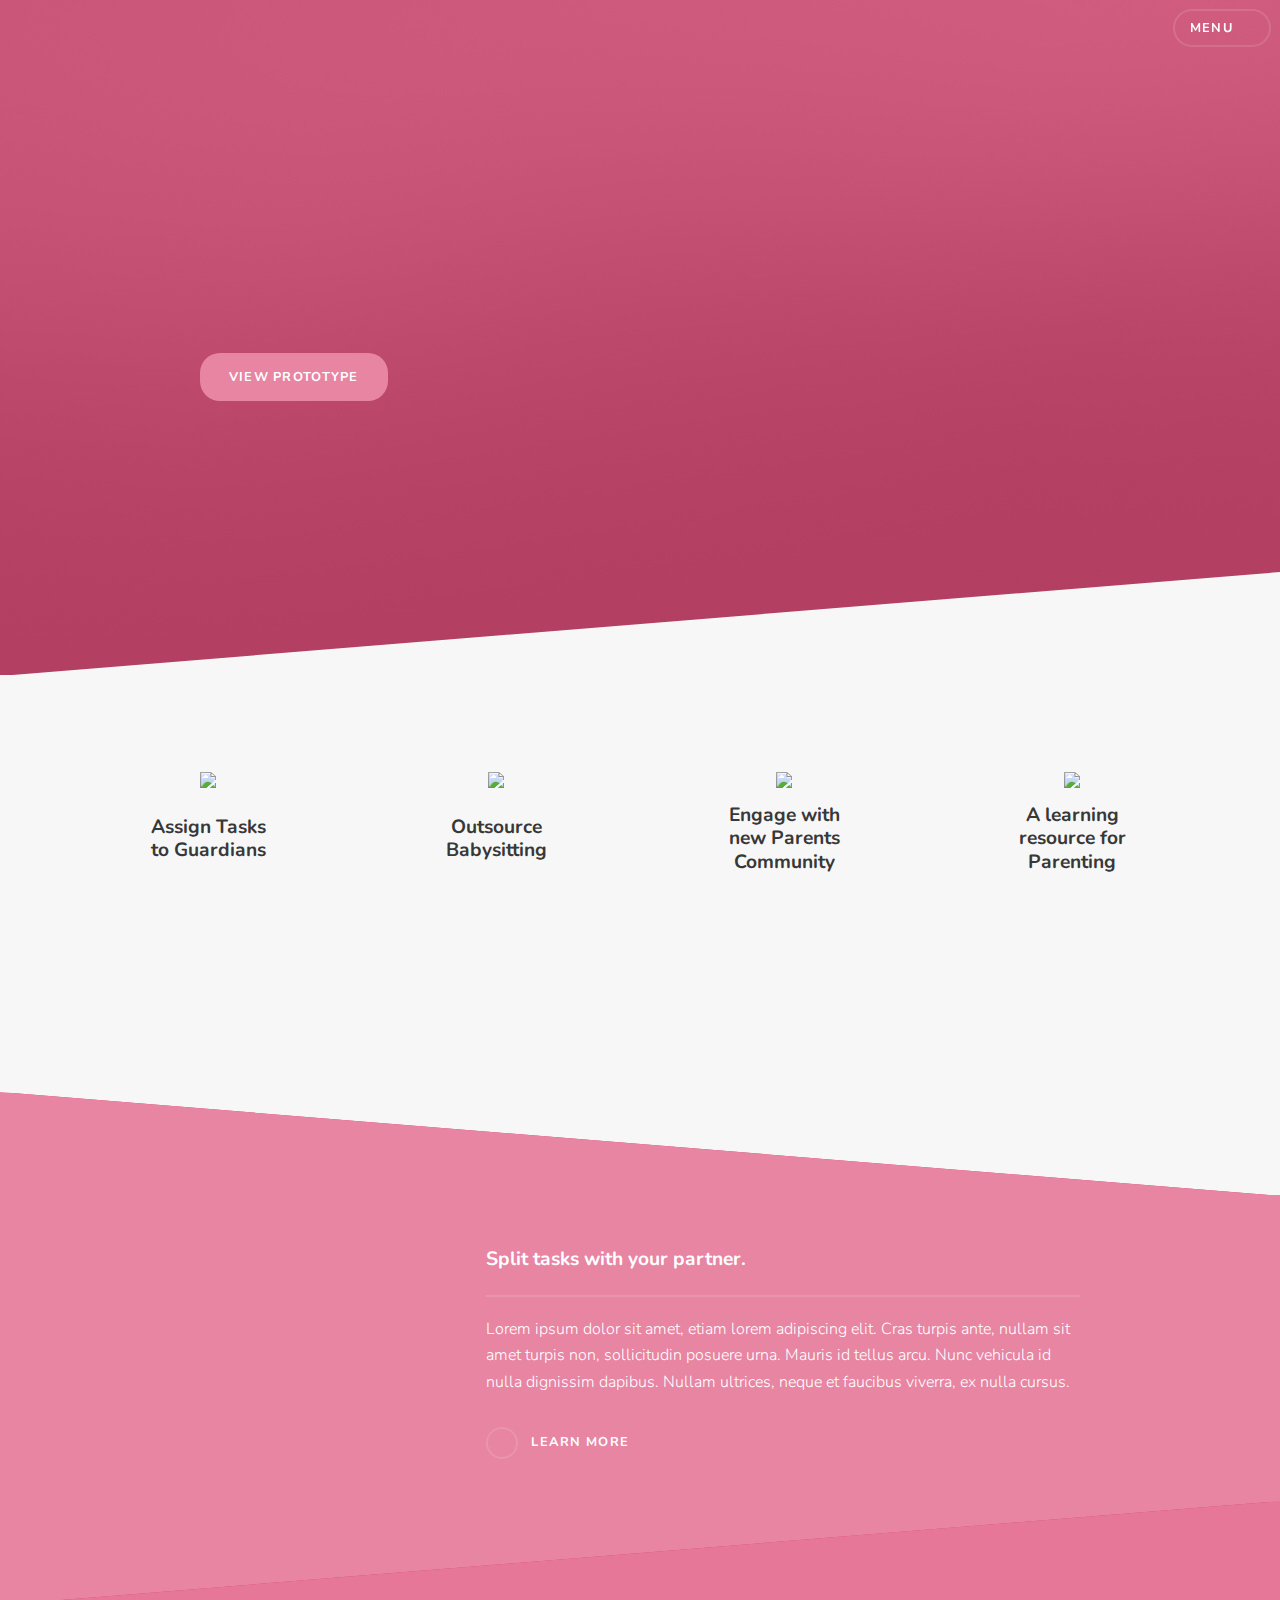
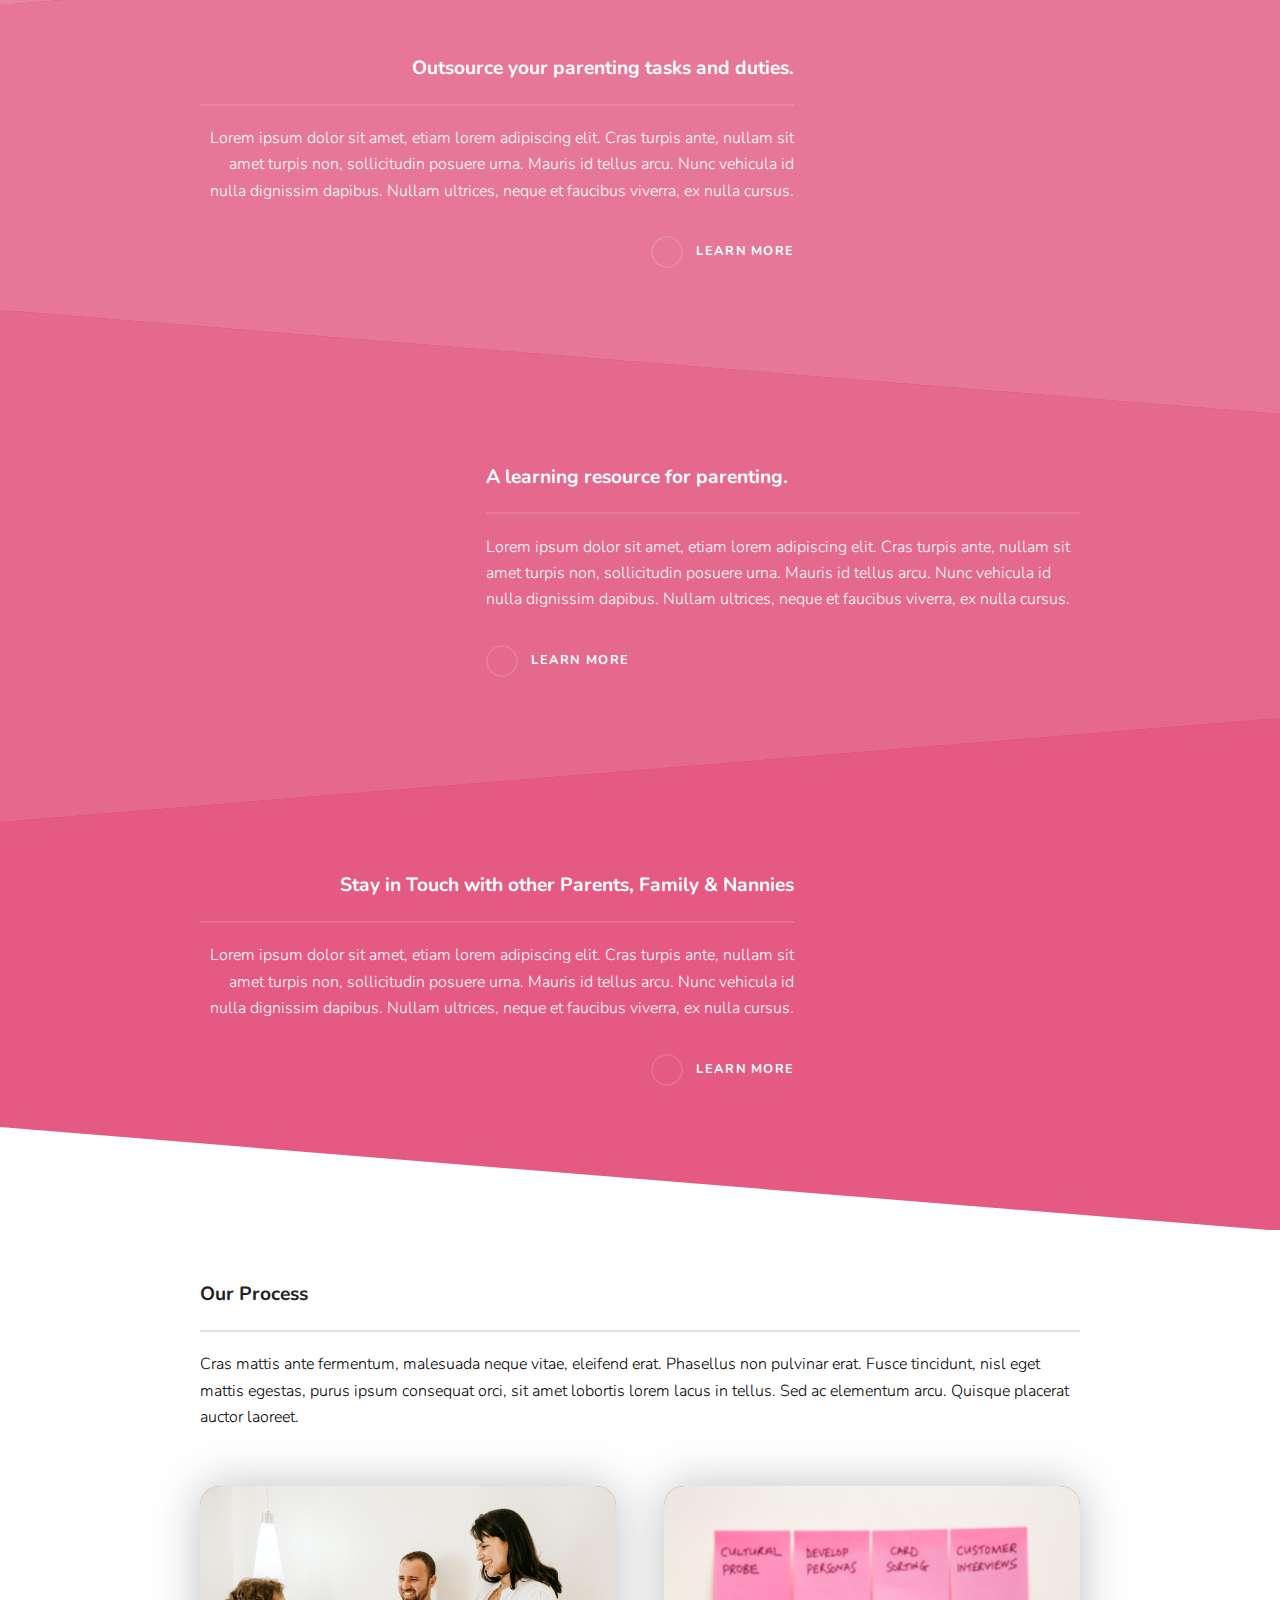
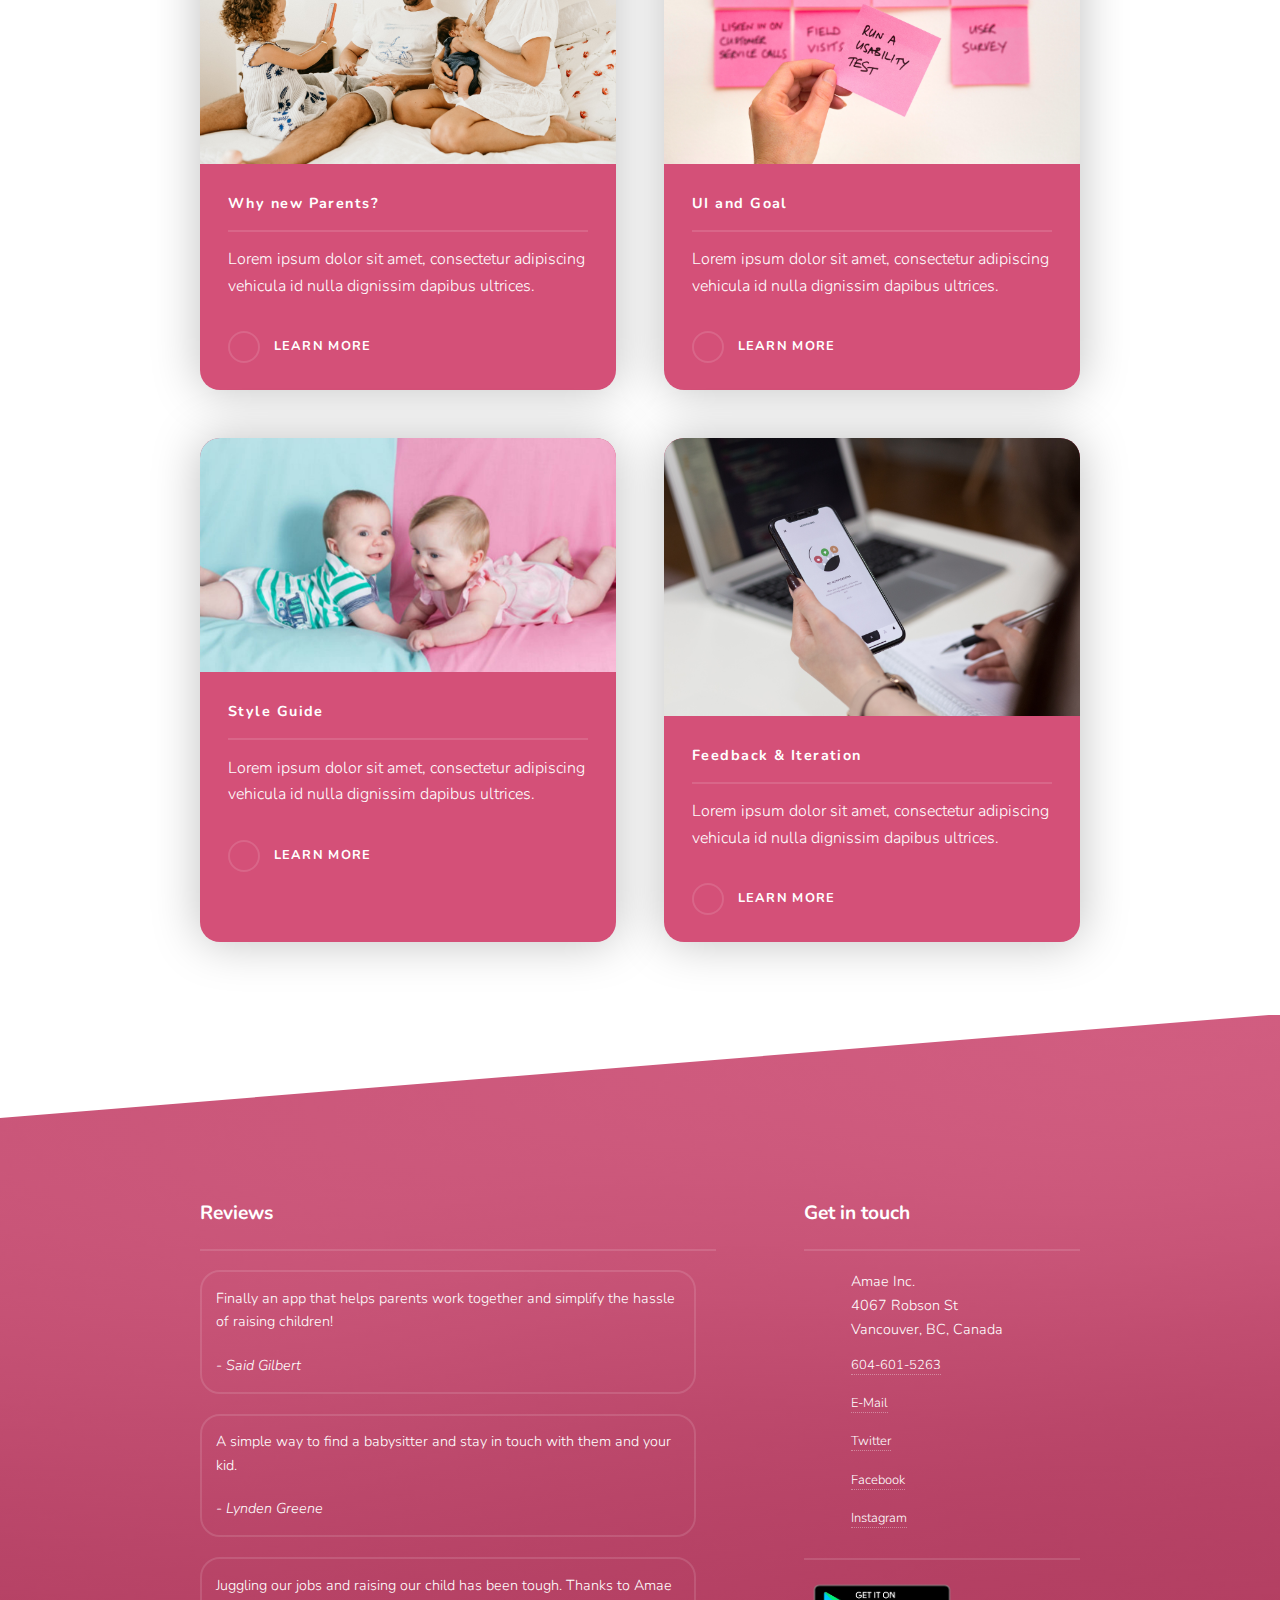
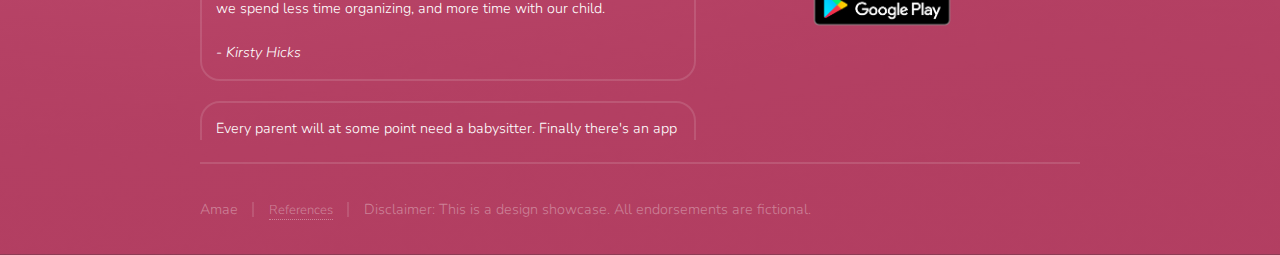
==== commit 2de039a1: "Merge branch 'robertB' into kaitlynB" ====
--- a/index.html
+++ b/index.html
@@ -33,10 +33,17 @@
 							<h2>Menu</h2>
 							<ul class="links">
 								<li><a href="index.html">Home</a></li>
-								<li><a href="generic.html">Generic</a></li>
-								<li><a href="elements.html">Elements</a></li>
-								<li><a href="#">Log In</a></li>
-								<li><a href="#">Sign Up</a></li>
+							  	<li><a href="taskboard.html">Scheduler</a></li>
+								<li><a href="nanny.html">Find a Nanny</a></li>
+								<li><a href="learn.html">Learn</a></li>
+								<li><a href="chat.html">Chat</a></li>
+								<button type="button" class="collapsibleMenu">Process</button>
+								<div class="collapseContent">
+									<li><a href="whyNewParents.html">Why New Parents?</a></li>
+									<li><a href="uiAndGoal.html">UI and Goal</a></li>
+									<li><a href="styleguide.html">Styleguide</a></li>
+									<li><a href="feedback.html">Feedback & Iteration</a></li>
+								</div>
 							</ul>
 							<a href="#" class="close">Close</a>
 						</div>
--- a/assets/css/main.css
+++ b/assets/css/main.css
@@ -2229,9 +2229,9 @@
     font-family: "Nunito", sans-serif;
     font-size: 1em;
     font-weight: 200;
-    letter-spacing: 0.1em;
+    /*letter-spacing: _font(kern-heading);*/
     line-height: 2;
-    text-transform: uppercase; }
+    /*text-transform: uppercase;*/ }
 
 @media screen and (max-width: 1280px) {
   #wrapper > header {
@@ -2528,6 +2528,11 @@
       color: #222; }
     .wrapper.altCol article *, .wrapper.altCol article .major {
       color: #ffffff; }
+    .wrapper.altCol article a {
+      color: #ffffff;
+      font-weight: 700; }
+    .wrapper.altCol article a:hover {
+      color: #ffffff !important; }
     .wrapper.altCol h1 {
       color: #222; }
     .wrapper.altCol h2 {
--- a/assets/css/edit.css
+++ b/assets/css/edit.css
@@ -26,6 +26,23 @@
 	overflow-x: hidden !important;
 }
 
+.collapseContent {
+    display: none;
+}
+.collapseContent * {
+    font-size: .9em;
+}
+.collapsibleMenu {
+    width: 100%;
+}
+.collapsibleMenu:focus, .collapsibleMenu:focus{
+    outline: none;
+}
+.highlightedMenuBtn{
+    background-color: #e67798;
+}
+
+
 /*------------------------------------------------------------------------------------- HOME Circles */
 
 h1, h2 {
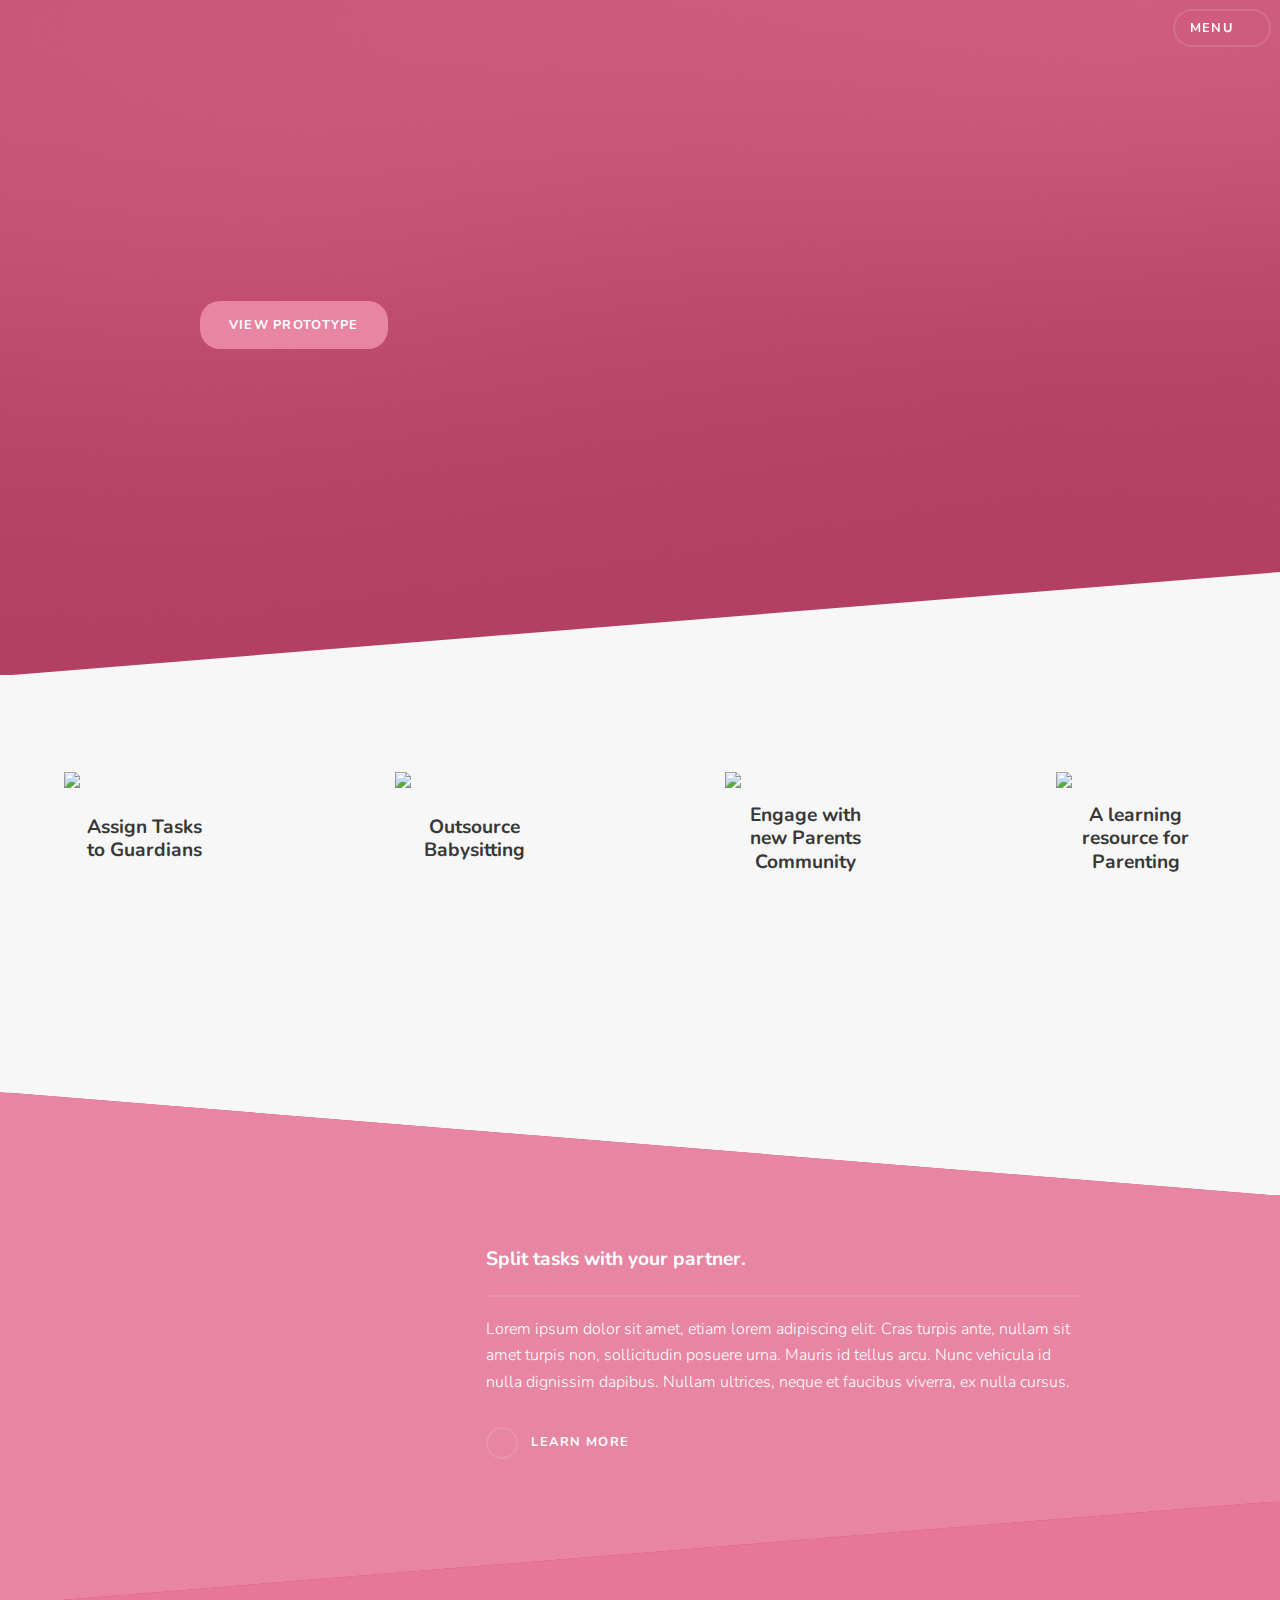
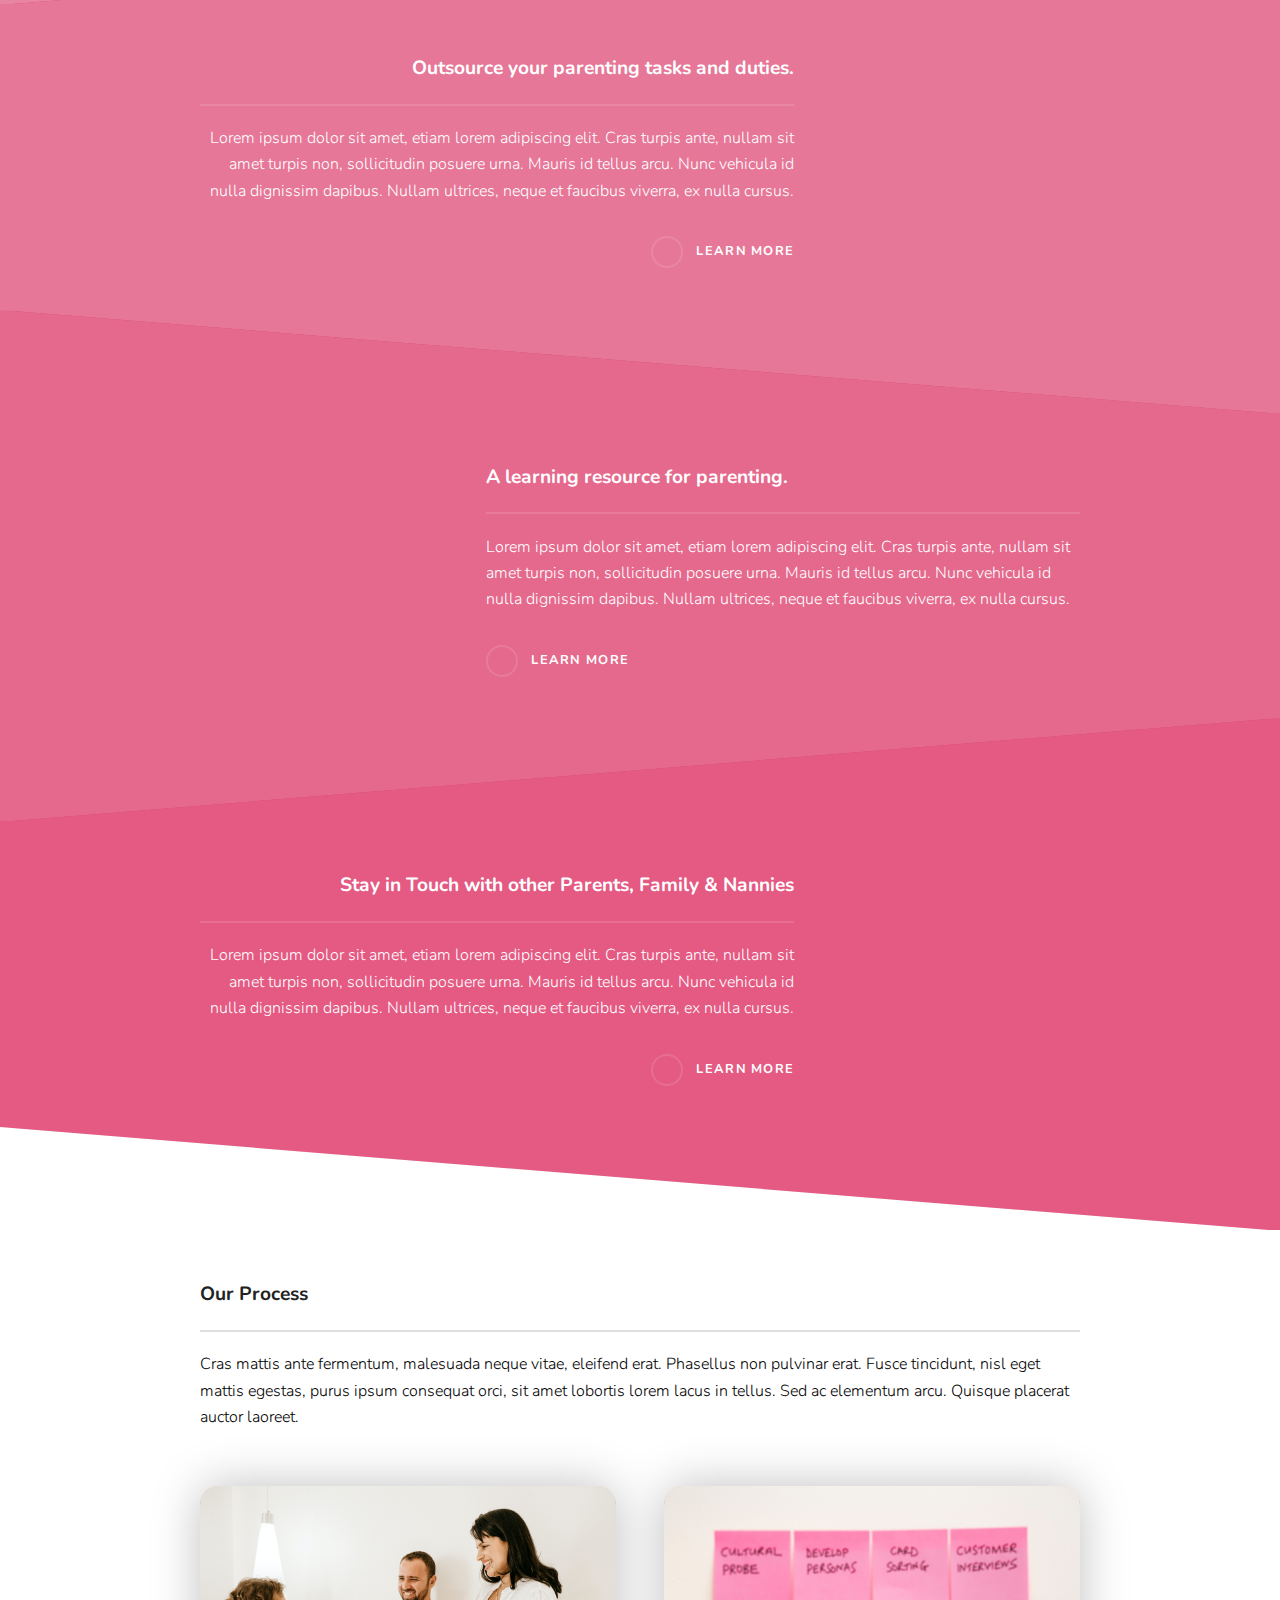
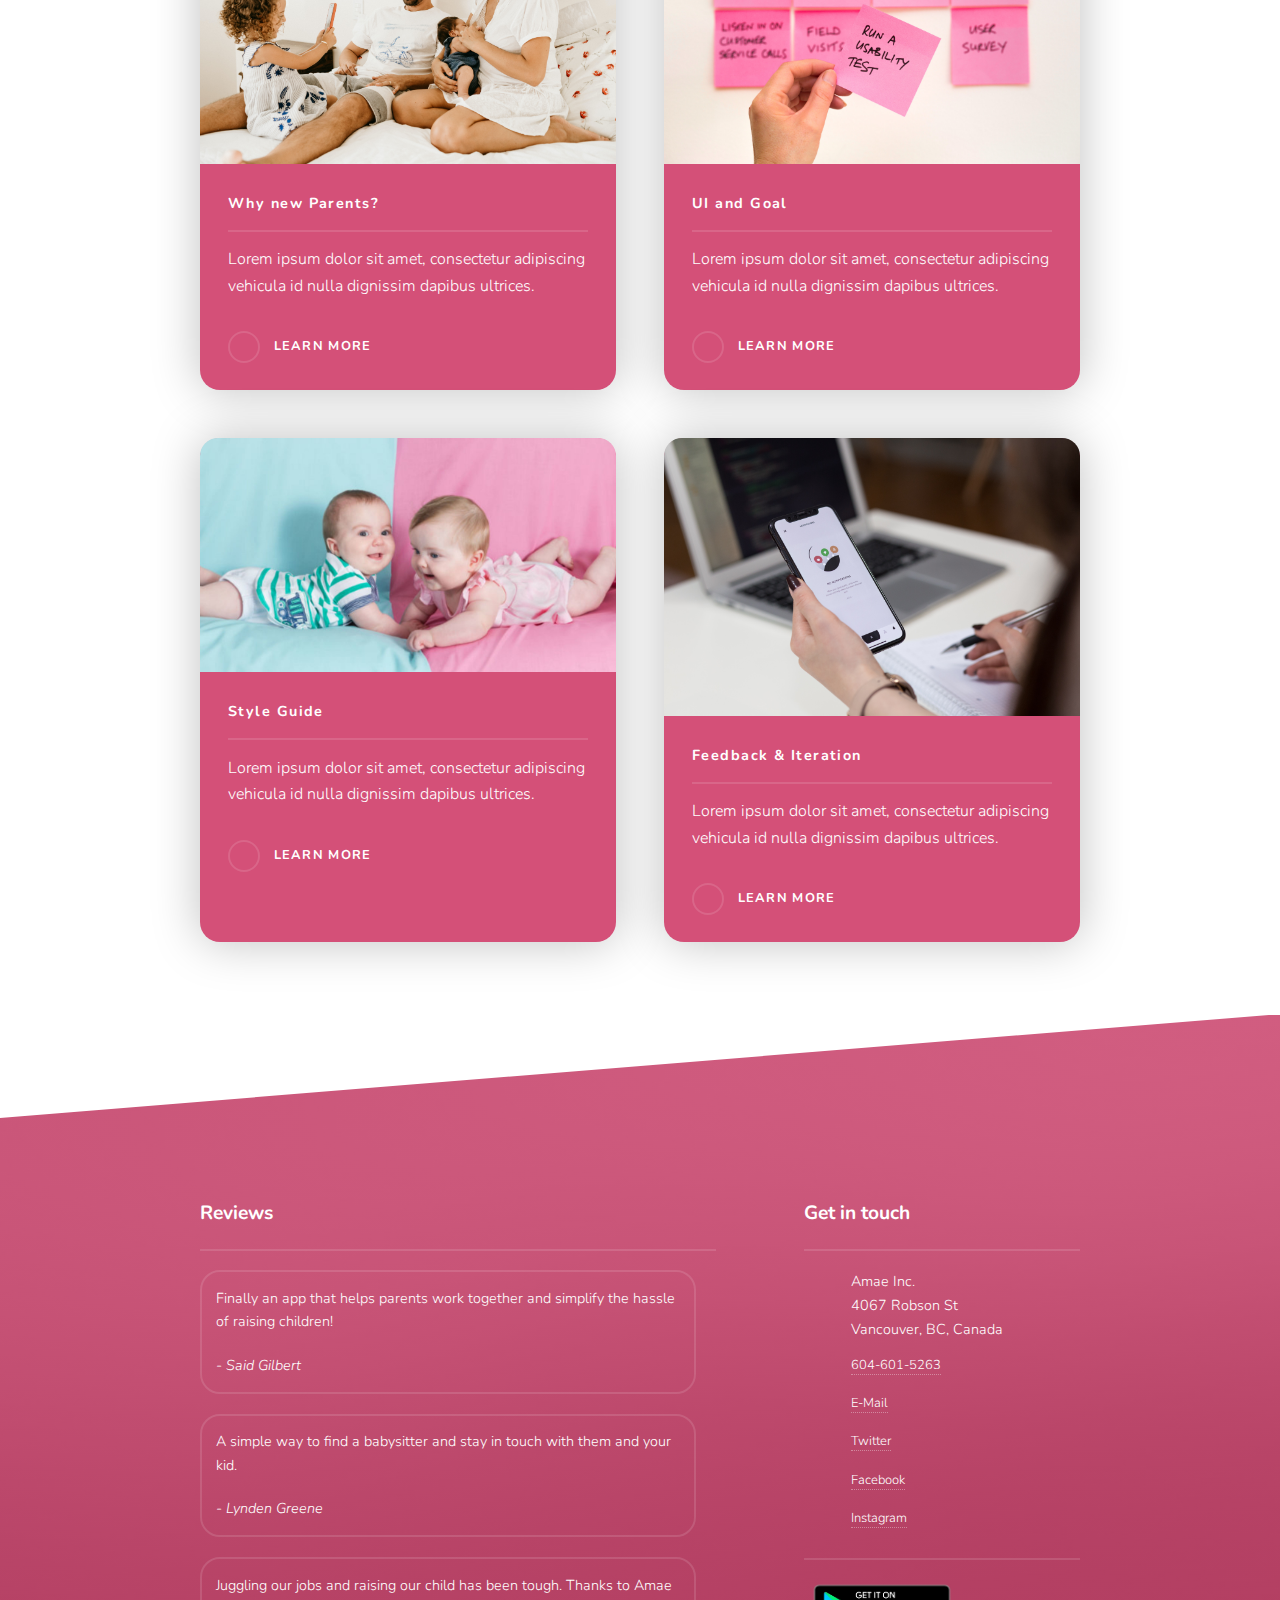
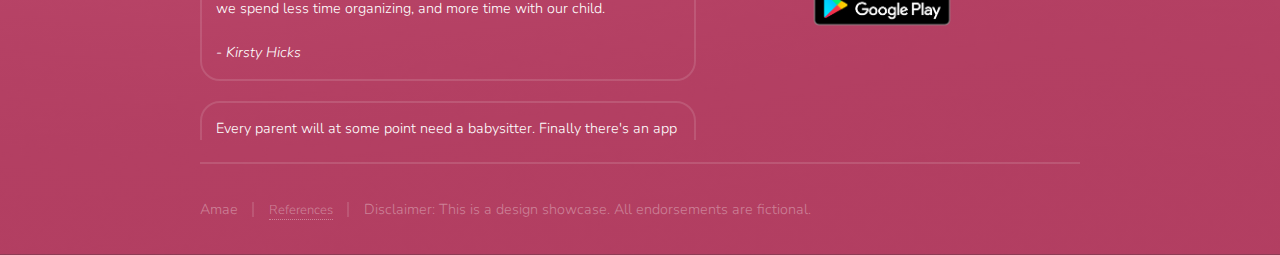
==== commit 60e5efb8: "i dont even know" ====
--- a/index.html
+++ b/index.html
@@ -21,7 +21,7 @@
 
 				<!-- Header -->
 					<header id="header" class="alt">
-						<h1><a href="index.html">Amae</a></h1>
+						<h1 class="home"><a href="index.html"><img src="images/amae_icon.svg" alt="Amae Logo" class="myIconMenu">Amae</a></h1>
 						<nav>
 							<a href="#menu">Menu</a>
 						</nav>
@@ -54,9 +54,8 @@
 						<div class="inner">
 							<div class="titleBox">
 								<div class="left">
-									<!--<div class="logo"><span class="icon fa-gem"></span></div>-->
-									<h2>Amae</h2>
-									<p style="line-height:130%;font-size: 1em;">Amae is a utility app for busy parents. Amae helps parents to manage their time, learn about parenting and get help easily and quickly.</p>
+									<h2><img src="images/amae_icon.svg" alt="Amae Logo" class="myIcon">Amae</h2>
+									<p>Amae is a utility app for busy parents. Amae helps parents to manage their time, learn about parenting and get help easily and quickly.</p>
 									<a href="https://www.figma.com/proto/MTkTlvyHoJziDU2ZnpaCSs/334_Stage5_v2?node-id=2%3A2849&viewport=422%2C1134%2C0.19956186413764954&scaling=scale-down" class="button primary" target="_blank">View Prototype</a>
 								</div>
 								<div class="right">
--- a/assets/css/edit.css
+++ b/assets/css/edit.css
@@ -19,13 +19,14 @@
 */
 
 
-/*------------------------------------------------------------------------------------- Robert */
+/*--------------------------------------------------------------------------------------------------------------------------- Robert */
 /*------------------------------------------------------------------------------------- General */
 html, body {
 	max-width: 100% !important;
 	overflow-x: hidden !important;
 }
 
+/*-------------------------------------------- Menu*/
 .collapseContent {
     display: none;
 }
@@ -41,66 +42,41 @@
 .highlightedMenuBtn{
     background-color: #e67798;
 }
-
-
-/*------------------------------------------------------------------------------------- HOME Circles */
-
-h1, h2 {
-	letter-spacing: 0;
-}
-
-.myBox {
-    text-align:center;
+.altCol img {
+    image-rendering: crisp-edges;
+}
+
+/*-------------------------------------------- Top Wrapper*/
+.customInner {
     display: flex;
     flex-direction: row;
     flex-wrap: nowrap;
     justify-content: space-between;
-    width: 80%;
-    margin-left: auto;
-    margin-right: auto;
-   
-}
-
-.myCircle {
-    color:black;
-    height: 16rem;
-    width: 16rem;
-    line-height: 100%;
-
-    display: block;
-    justify-content: center; /* align horizontal */
-    align-items: center; /* align vertical */
-}
-
-.myCircle img {
-    width:100%;
-}
-
-.myCircle span {
-    width: 80%;
-    height: 60%;
-    font-size:1.2em;
-    line-height:120%;
-    color:#383838;
-
-    display: flex;
-    justify-content: center; /* align horizontal */
-    align-items: center; /* align vertical */
-
-    text-align: center;
-    margin: 0 auto;
-
-    font-weight: 700;
-}
-@media screen and (max-width: 1680px) { .myCircle {height: 12rem; width: 12rem;} }
-@media screen and (max-width: 1280px) { .myCircle {height: 10rem; width: 10rem;} }
-@media screen and (max-width: 980px) { .myCircle {height: 8rem; width: 8rem;} }
-@media screen and (max-width: 736px) { .myCircle {height: 6rem; width: 6rem;} }
-@media screen and (max-width: 480px) { .myCircle {height: 4rem; width: 4rem;} }
-
-.ourOverview {
-    padding-top: 6rem;
-    padding-bottom: 10rem;
+    width: 100%;
+    height: 20rem;
+}
+@media screen and (max-width: 980px) { .customInner  { height: 18rem; }}
+.customInner  div:nth-of-type(1) {
+    flex-basis: 35%;
+    padding-right: 10%;
+}
+.customInner  div:nth-of-type(2) {
+    flex-basis: 65%;
+    padding-left: 10%;
+}
+.customInner div img{
+    width: 100%;
+    margin-top: -35%;
+    box-shadow: 0rem 0rem 1rem rgba(0,0,0,0.125);
+}
+@media screen and (max-width: 980px) { .customInner div img  { margin-top: calc(4rem - 50%); }}
+.customInner p {
+    letter-spacing: 0 !important;
+    line-height:150% !important;
+    font-size: 1em !important;
+}
+.imgLandscape {
+    margin-top: 0;
 }
 
 
@@ -116,10 +92,11 @@
 }
 .titleBox .left{
     padding-right: 30%;
-    width:500px;
 }
 .titleBox .left p {
     letter-spacing: 0 !important;
+    line-height:150% !important;
+    font-size: 1em !important;
 }
 .titleBox .right img {
     margin-top: -2rem;
@@ -152,6 +129,68 @@
     .titleBox .right img { max-width: 270%; margin-right: -110%; }
 }
 
+/*------------------------------------------------------------------------------------- HOME Circles */
+
+h1, h2 {
+    letter-spacing: 0;
+}
+
+h1 {
+    font-size: 1.5rem !important;
+    font-weight: 400;
+}
+
+.myBox {
+    display: flex;
+    flex-direction: row;
+    flex-wrap: nowrap;
+    justify-content: space-between;
+    width: 100%;
+    padding-left: 5%;
+    padding-right: 5%;
+}
+
+.myCircle {
+    color:black;
+    height: 16rem;
+    width: 16rem;
+    line-height: 100%;
+
+    display: block;
+    justify-content: center; /* align horizontal */
+    align-items: center; /* align vertical */
+}
+
+.myCircle img {
+    width:100%;
+}
+
+.myCircle span {
+    width: 80%;
+    height: 60%;
+    font-size:1.2em;
+    line-height:120%;
+    color:#383838;
+
+    display: flex;
+    justify-content: center; /* align horizontal */
+    align-items: center; /* align vertical */
+
+    text-align: center;
+    margin: 0 auto;
+
+    font-weight: 700;
+}
+@media screen and (max-width: 1680px) { .myCircle {height: 12rem; width: 12rem;} }
+@media screen and (max-width: 1280px) { .myCircle {height: 10rem; width: 10rem;} }
+@media screen and (max-width: 980px) { .myCircle {height: 8rem; width: 8rem;} }
+@media screen and (max-width: 736px) { .myCircle {height: 6rem; width: 6rem;} }
+@media screen and (max-width: 480px) { .myCircle {height: 4rem; width: 4rem;} }
+
+.ourOverview {
+    padding-top: 6rem;
+    padding-bottom: 10rem;
+}
 
 /*------------------------------------------------------------------------------------- HOME Spotlight */
 #wrapper.overwrite .spotlight {
@@ -178,6 +217,10 @@
     box-shadow: 0px 0px 3rem rgba(0,0,0,.25);
 
     border-radius: 15px;
+}
+
+#wrapper.overwrite .spotlight .image img:hover {
+    transform: scale(1.01); 
 }
 
 @media screen and (max-width: 1680px) { #wrapper.overwrite .spotlight .image img {margin-top: -6rem;} }
@@ -336,38 +379,43 @@
   background: #871C3C; 
 }
 
-/*
-
-.titleBox .left p {
-    letter-spacing: 0 !important;
-}
-.titleBox .right img {
-    margin-top: -8.5rem;
-    max-width: 160%;
-    z-index: 250;
-    float: right;
-    overflow-y: visible;
-    position: relative;
-}
-
-@media screen and (max-width: 736px) { 
-    .titleBox {height: 20rem;} 
-    .titleBox .right img {
-        margin-top: calc(-2rem - 20%);
-        max-width: calc(70% + 8rem);
-    }
-}
-*/
-
-
-
-
-
-
-
-
-
-/*------------------------------------------------------------------------------------- Kaitlyn */
+/*------------------------------------------------------------------------------------- Last Sec Edits */
+.flex2col {
+    display: flex;
+    flex-direction: row;
+    flex-wrap: nowrap;
+    justify-content: space-between;
+    width: 100%;
+}
+
+.flex2col * {
+    flex-basis: 50%; 
+    padding-top:50px;
+}
+.flex2col img {
+    width: 50%;
+}
+.features article .image img {
+    border-radius: 18px 18px 0 0 !important;
+}
+.myIcon {
+    width: 1.5em;
+    display: inline-block;
+    margin-right: 1rem;
+    margin-bottom: -.2em;
+}
+.myIconMenu {
+    width: 1.5em;
+    display: inline-block;
+    margin-right: 1rem;
+    margin-bottom: -.3em;
+}
+@media screen and (max-width: 736px) { .myIconMenu { width: 1.1em; margin-bottom: -.15em;} }
+
+
+
+
+/*--------------------------------------------------------------------------------------------------------------------------- Kaitlyn */
 .blue-bar {
 	border-left:5px solid #42CBD4 !important;
 	padding-left:20px;
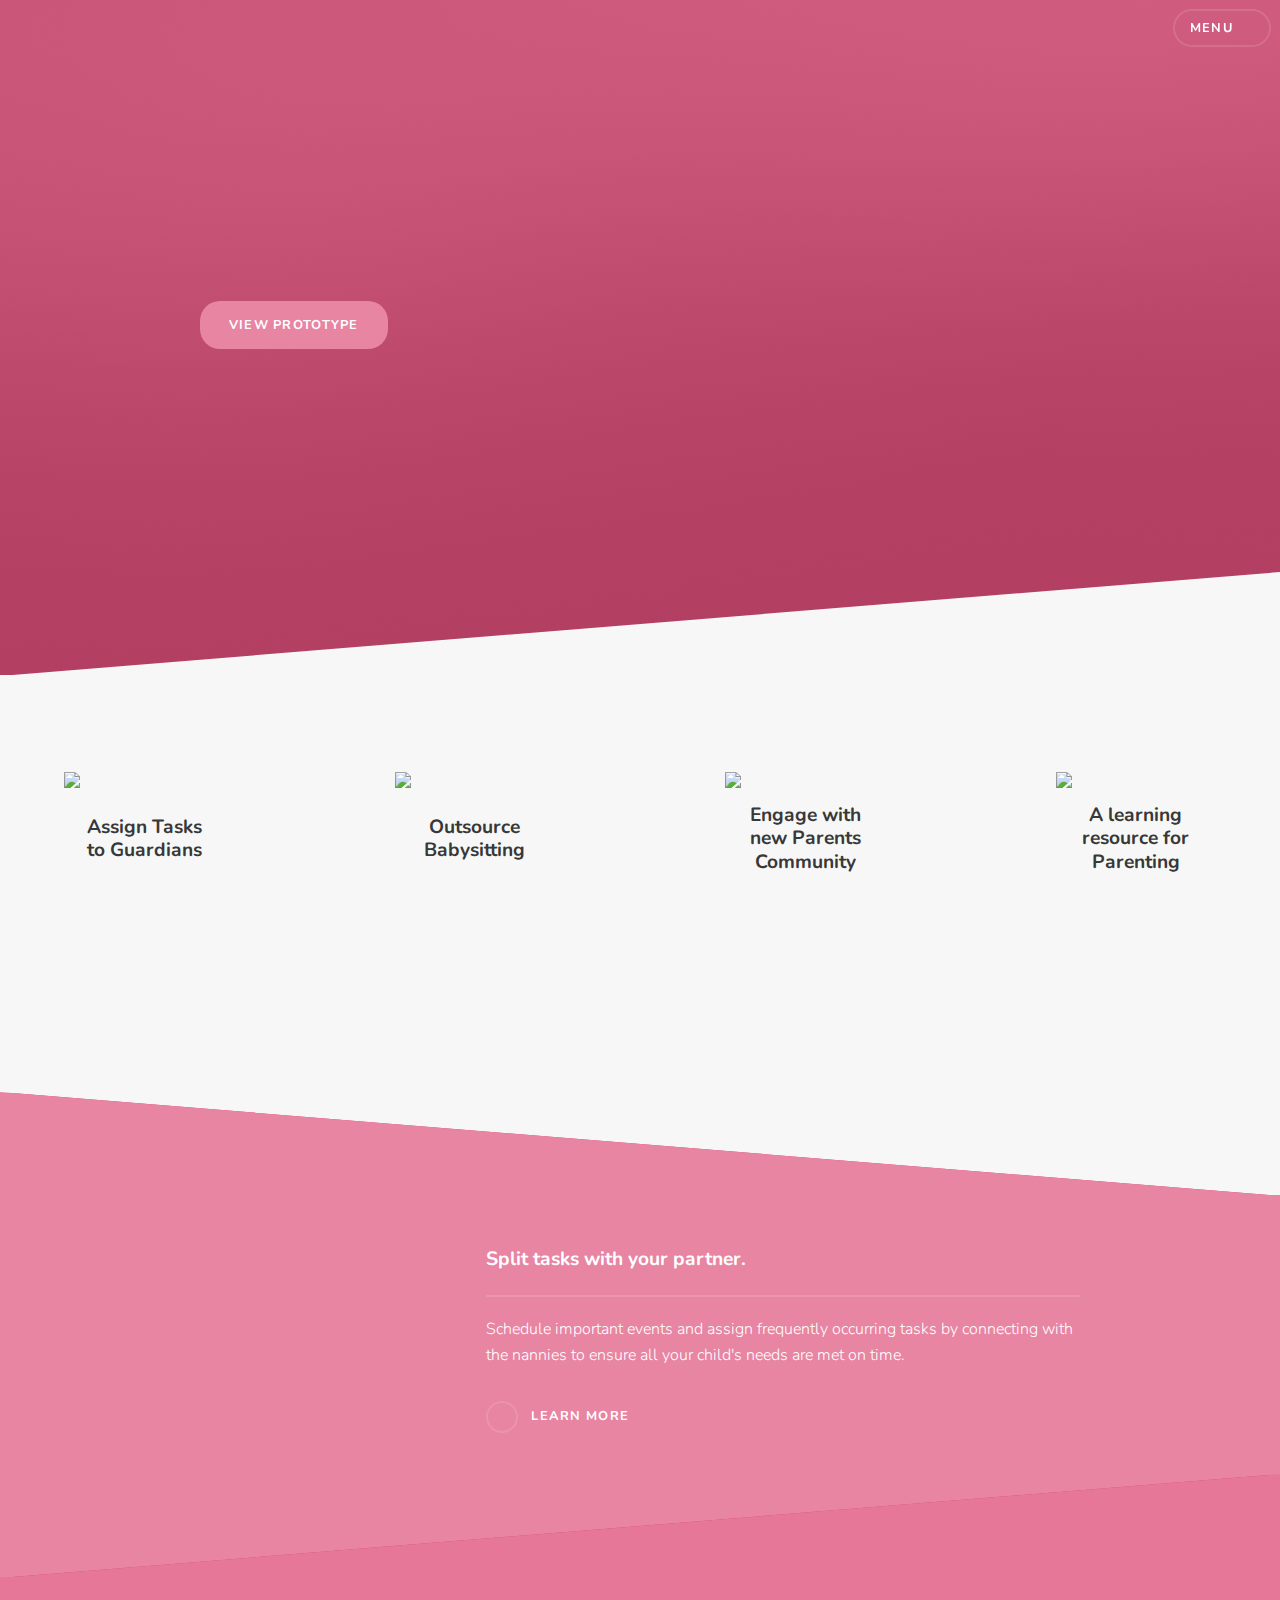
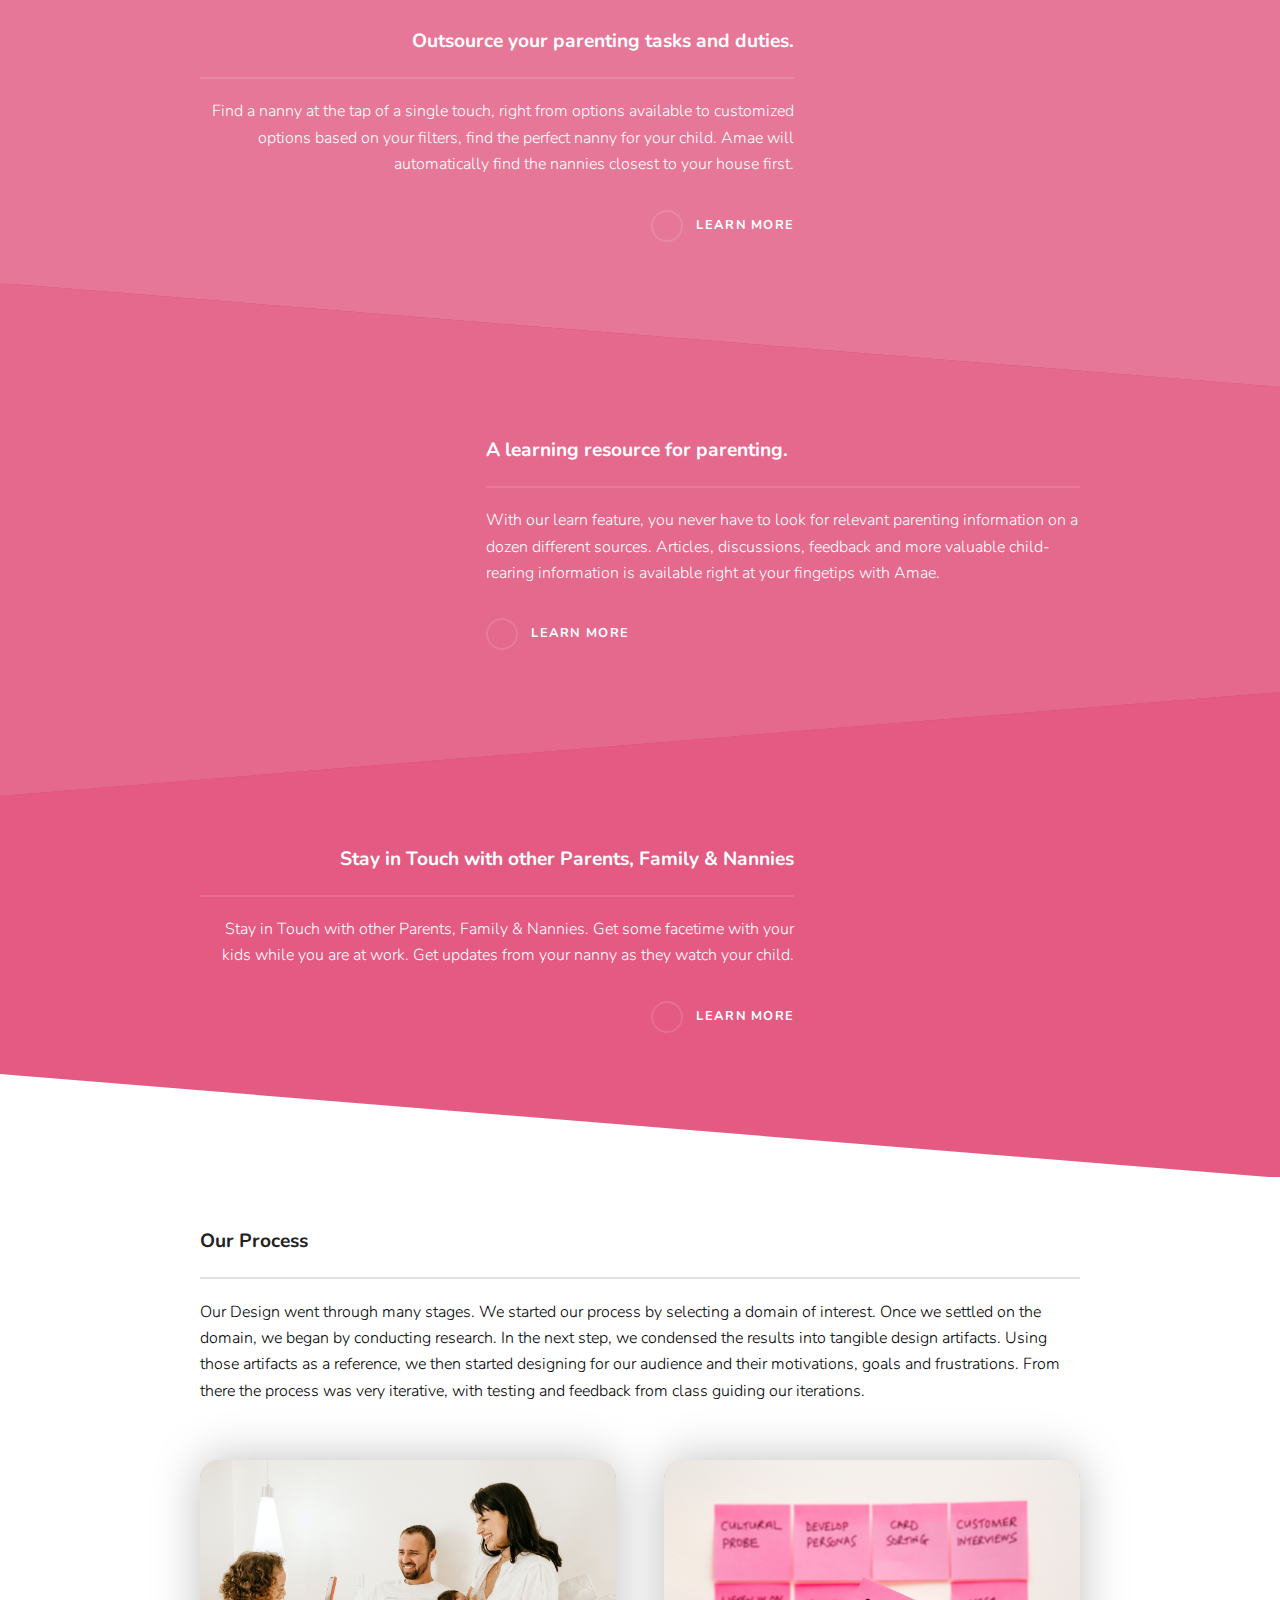
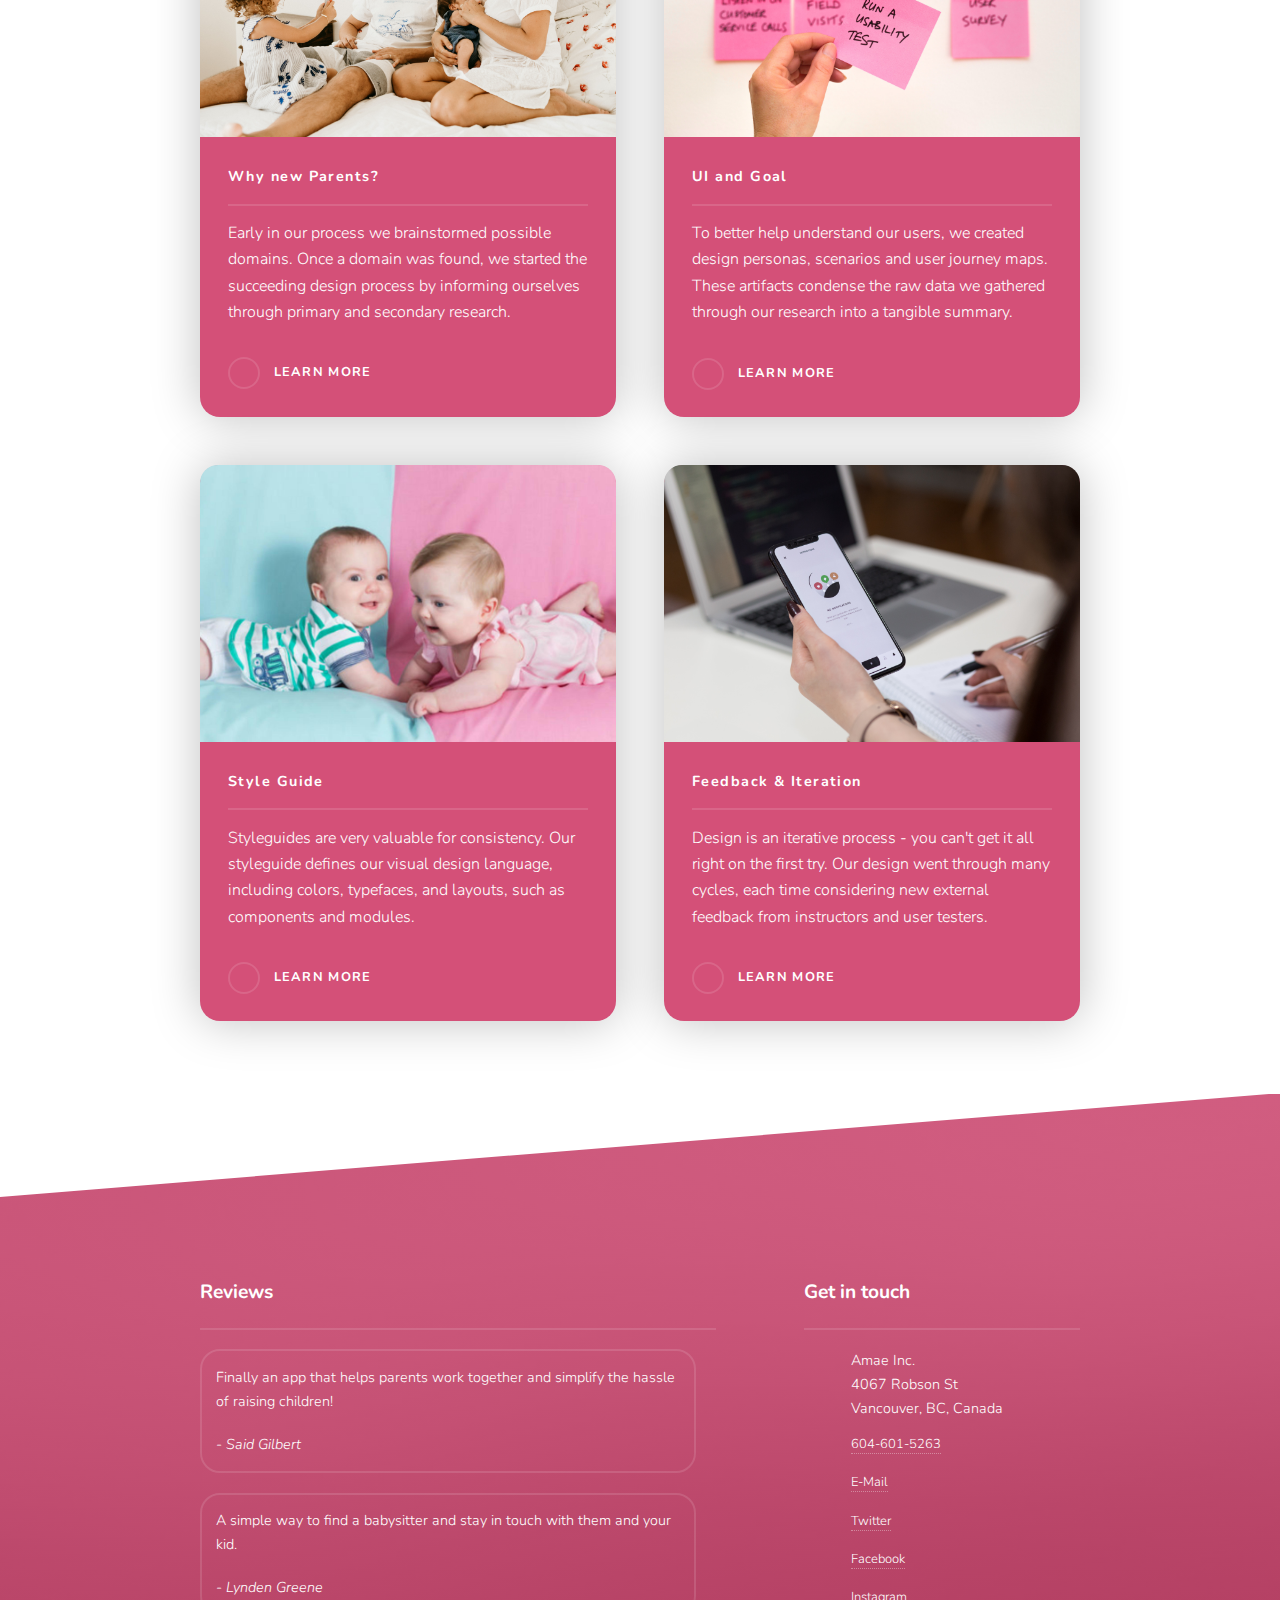
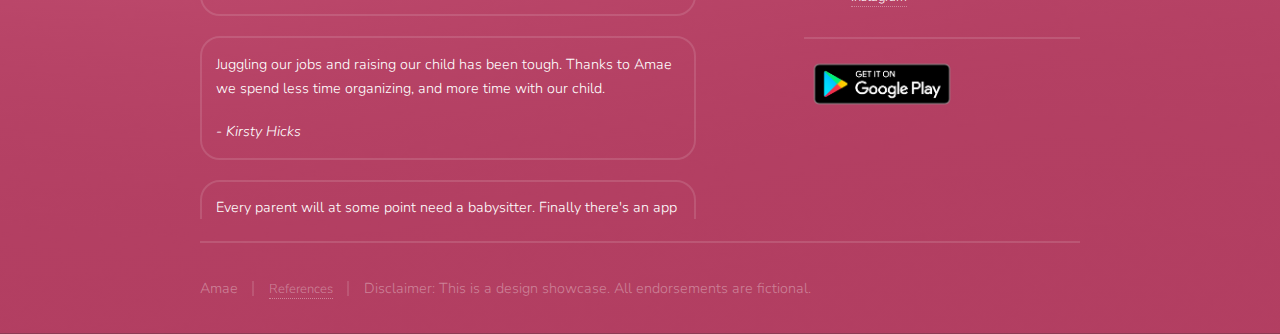
==== commit d1ea580c: "Merge branch 'robertB' into kaitlynBnew" ====
--- a/index.html
+++ b/index.html
@@ -102,7 +102,7 @@
 									<a href="taskboard.html" class="image"><img src="images/showcase1.png" alt="" data-aos="fade-right" data-aos-offset="200"/></a>
 									<div class="content">
 										<h2 class="major">Split tasks with your partner.</h2>
-										<p>Lorem ipsum dolor sit amet, etiam lorem adipiscing elit. Cras turpis ante, nullam sit amet turpis non, sollicitudin posuere urna. Mauris id tellus arcu. Nunc vehicula id nulla dignissim dapibus. Nullam ultrices, neque et faucibus viverra, ex nulla cursus.</p>
+										<p>Schedule important events and assign frequently occurring tasks by connecting with the nannies to ensure all your child's needs are met on time.</p>
 										<a href="taskboard.html" class="special">Learn more</a>
 									</div>
 								</div>
@@ -114,7 +114,7 @@
 									<a href="nanny.html" class="image"><img src="images/showcase2.png" alt="" data-aos="fade-left" data-aos-offset="200"/></a>
 									<div class="content">
 										<h2 class="major">Outsource your parenting tasks and duties.</h2>
-										<p>Lorem ipsum dolor sit amet, etiam lorem adipiscing elit. Cras turpis ante, nullam sit amet turpis non, sollicitudin posuere urna. Mauris id tellus arcu. Nunc vehicula id nulla dignissim dapibus. Nullam ultrices, neque et faucibus viverra, ex nulla cursus.</p>
+										<p>Find a nanny at the tap of a single touch, right from options available to customized options based on your filters, find the perfect nanny for your child. Amae will automatically find the nannies closest to your house first.</p>
 										<a href="nanny.html" class="special">Learn more</a>
 									</div>
 								</div>
@@ -126,7 +126,7 @@
 									<a href="learn.html" class="image"><img src="images/showcase3.png" alt="" data-aos="fade-right" data-aos-offset="200"/></a>
 									<div class="content">
 										<h2 class="major">A learning resource for parenting.</h2>
-										<p>Lorem ipsum dolor sit amet, etiam lorem adipiscing elit. Cras turpis ante, nullam sit amet turpis non, sollicitudin posuere urna. Mauris id tellus arcu. Nunc vehicula id nulla dignissim dapibus. Nullam ultrices, neque et faucibus viverra, ex nulla cursus.</p>
+										<p>With our learn feature, you never have to look for relevant parenting information on a dozen different sources. Articles, discussions, feedback and more valuable child-rearing information is available right at your fingetips with Amae.</p>
 										<a href="learn.html" class="special">Learn more</a>
 									</div>
 								</div>
@@ -138,7 +138,7 @@
 									<a href="chat.html" class="image"><img src="images/showcase4.png" alt="" data-aos="fade-left" data-aos-offset="200"/></a>
 									<div class="content">
 										<h2 class="major">Stay in Touch with other Parents, Family & Nannies</h2>
-										<p>Lorem ipsum dolor sit amet, etiam lorem adipiscing elit. Cras turpis ante, nullam sit amet turpis non, sollicitudin posuere urna. Mauris id tellus arcu. Nunc vehicula id nulla dignissim dapibus. Nullam ultrices, neque et faucibus viverra, ex nulla cursus.</p>
+										<p>Stay in Touch with other Parents, Family & Nannies. Get some facetime with your kids while you are at work. Get updates from your nanny as they watch your child.</p>
 										<a href="chat.html" class="special">Learn more</a>
 									</div>
 								</div>
@@ -149,30 +149,30 @@
 							<section id="five" class="wrapper alt style1 altCol">
 								<div class="inner">
 									<h2 class="major">Our Process</h2>
-									<p>Cras mattis ante fermentum, malesuada neque vitae, eleifend erat. Phasellus non pulvinar erat. Fusce tincidunt, nisl eget mattis egestas, purus ipsum consequat orci, sit amet lobortis lorem lacus in tellus. Sed ac elementum arcu. Quisque placerat auctor laoreet.</p>
+									<p>Our Design went through many stages. We started our process by selecting a domain of interest. Once we settled on the domain, we began by conducting research. In the next step, we condensed the results into tangible design artifacts. Using those artifacts as a reference, we then started designing for our audience and their motivations, goals and frustrations. From there the process was very iterative, with testing and feedback from class guiding our iterations.</p>
 									<section class="features">
 										<article>
 											<a href="whyNewParents.html" class="image"><img src="images/pic04.jpg" alt="" /></a>
 											<h3 class="major">Why new Parents?</h3>
-											<p>Lorem ipsum dolor sit amet, consectetur adipiscing vehicula id nulla dignissim dapibus ultrices.</p>
+											<p>Early in our process we brainstormed possible domains. Once a domain was found, we started the succeeding design process by informing ourselves through primary and secondary research.</p>
 											<a href="whyNewParents.html" class="special">Learn more</a>
 										</article>
 										<article>
 											<a href="uiAndGoal.html" class="image"><img src="images/pic05.jpg" alt="" /></a>
 											<h3 class="major">UI and Goal</h3>
-											<p>Lorem ipsum dolor sit amet, consectetur adipiscing vehicula id nulla dignissim dapibus ultrices.</p>
+											<p>To better help understand our users, we created design personas, scenarios and user journey maps. These artifacts condense the raw data we gathered through our research into a tangible summary.</p>
 											<a href="uiAndGoal.html" class="special">Learn more</a>
 										</article>
 										<article>
 											<a href="styleguide.html" class="image"><img src="images/pic06.jpg" alt="" /></a>
 											<h3 class="major">Style Guide</h3>
-											<p>Lorem ipsum dolor sit amet, consectetur adipiscing vehicula id nulla dignissim dapibus ultrices.</p>
+											<p>Styleguides are very valuable for consistency. Our styleguide defines our visual design language, including colors, typefaces, and layouts, such as components and modules.</p>
 											<a href="styleguide.html" class="special">Learn more</a>
 										</article>
 										<article>
 											<a href="feedback.html" class="image"><img src="images/pic07.jpg" alt="" /></a>
 											<h3 class="major">Feedback & Iteration</h3>
-											<p>Lorem ipsum dolor sit amet, consectetur adipiscing vehicula id nulla dignissim dapibus ultrices.</p>
+											<p>Design is an iterative process - you can't get it all right on the first try. Our design went through many cycles, each time considering new external feedback from instructors and user testers.</p>
 											<a href="feedback.html" class="special">Learn more</a>
 										</article>
 									</section>
--- a/assets/css/edit.css
+++ b/assets/css/edit.css
@@ -66,10 +66,10 @@
 }
 .customInner div img{
     width: 100%;
-    margin-top: -35%;
+    margin-top: -45%;
     box-shadow: 0rem 0rem 1rem rgba(0,0,0,0.125);
 }
-@media screen and (max-width: 980px) { .customInner div img  { margin-top: calc(4rem - 50%); }}
+@media screen and (max-width: 980px) { .customInner div img  { margin-top: calc(7rem - 100%); }}
 .customInner p {
     letter-spacing: 0 !important;
     line-height:150% !important;
